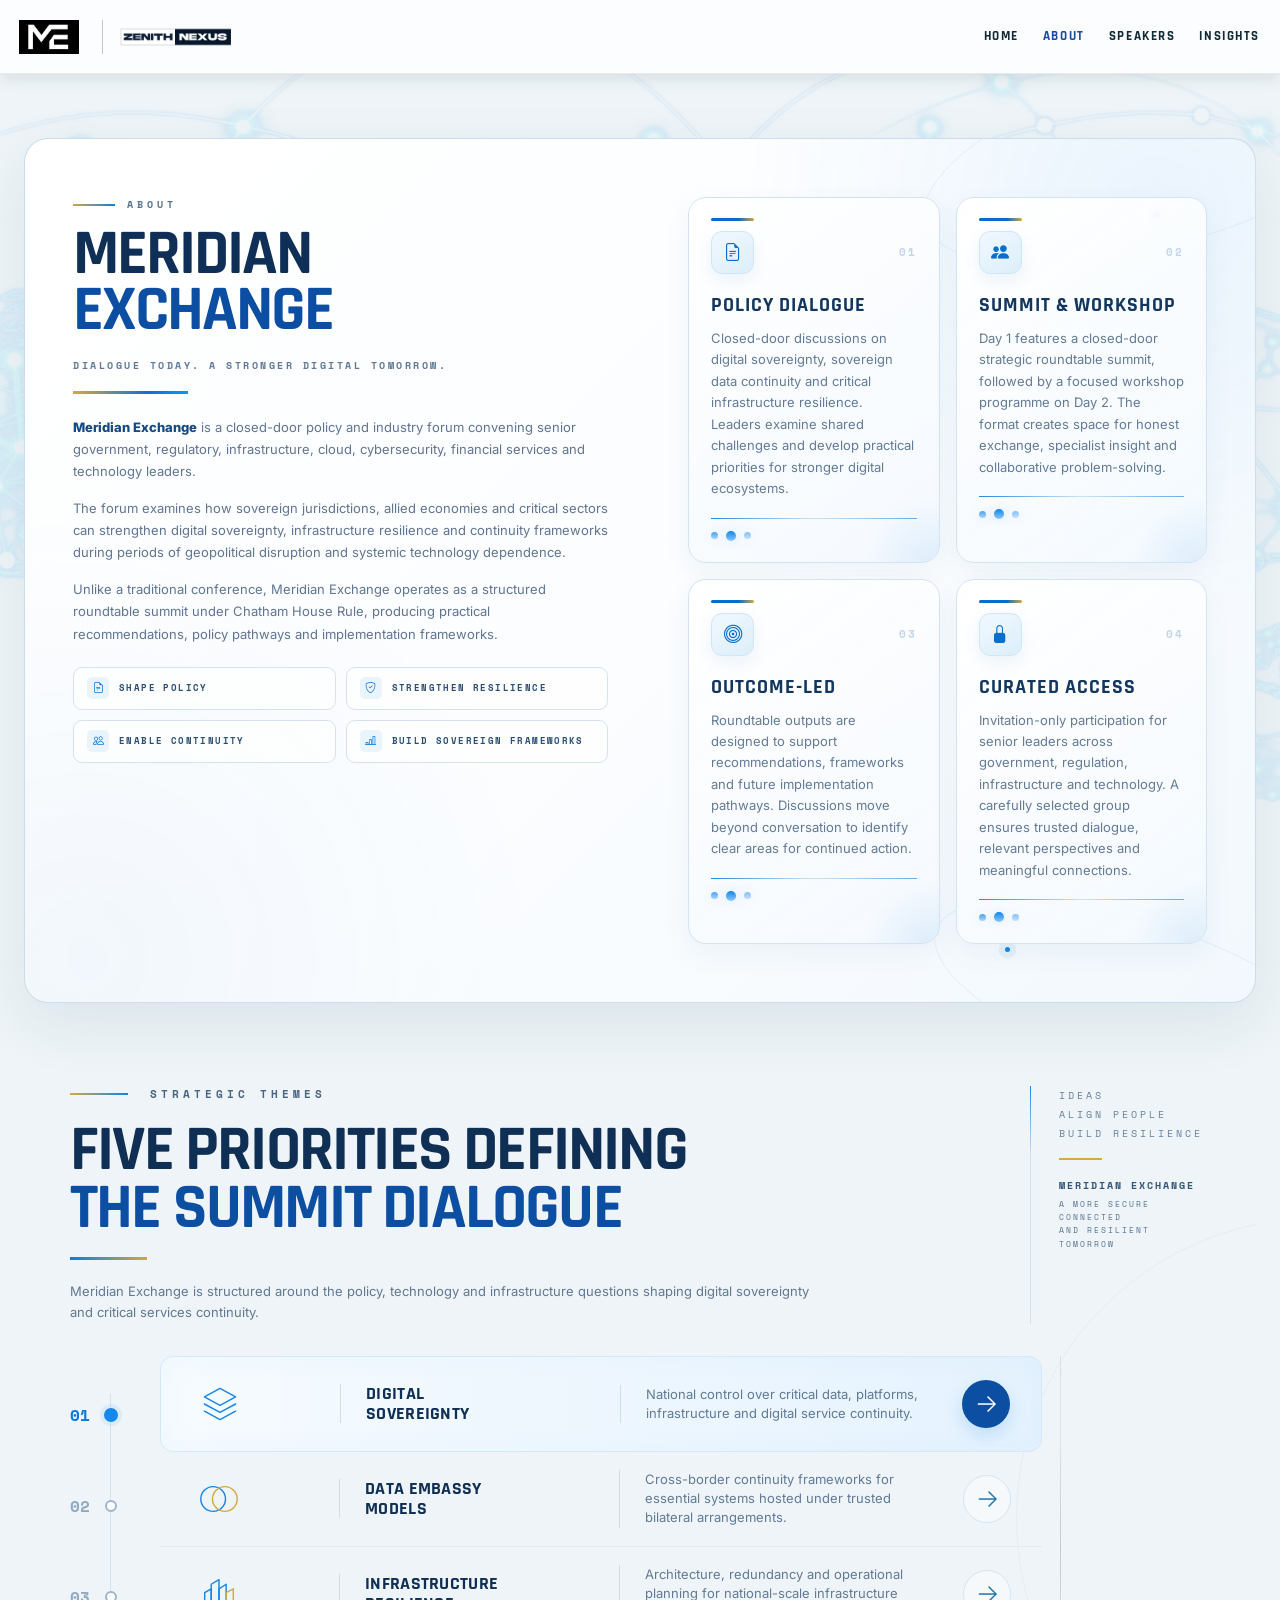
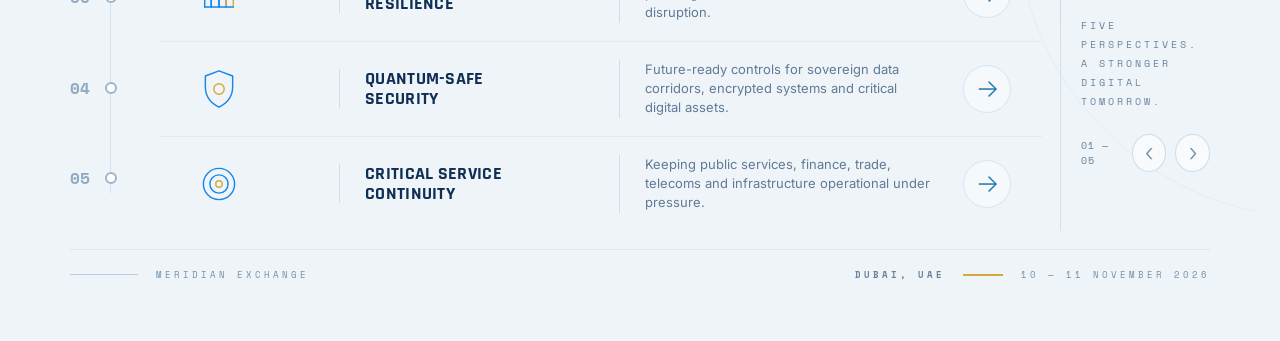
==== about.html @ 11c2c1bf "New changes with navlinks, pages" ====
<!doctype html>
<html lang="en">
  <head>
    <meta charset="UTF-8" />
    <meta name="viewport" content="width=device-width, initial-scale=1.0" />
    <title>About | Meridian Exchange</title>
    <link
      href="https://cdn.jsdelivr.net/npm/bootstrap@5.3.8/dist/css/bootstrap.min.css"
      rel="stylesheet"
      integrity="sha384-sRIl4kxILFvY47J16cr9ZwB07vP4J8+LH7qKQnuqkuIAvNWLzeN8tE5YBujZqJLB"
      crossorigin="anonymous"
    />
    <link
      rel="stylesheet"
      href="https://cdn.jsdelivr.net/npm/bootstrap-icons@1.11.3/font/bootstrap-icons.min.css"
    />
    <link rel="icon" href="./image/fevicon.png" type="image/png" />
    <link rel="stylesheet" href="style.css" />
  </head>
  <body id="top">
    <header class="topbar">
      <nav class="navbar navbar-expand-lg navbar-light site-navbar">
        <div class="container-fluid nav-wrap">
          <div class="navbar-brand brand-group">
            <a class="brand" href="index.html" aria-label="Meridian Exchange"
              ><img
                class="brand-partner-logo"
                src="./image/logoME.jpeg"
                alt="Dubai Police Academy Logo"
            /></a>
            <span class="brand-separator" aria-hidden="true"></span>
            <a
              class="brand brand-partner"
              href="index.html"
              aria-label="Zenith Nexus"
              ><img
                class="brand-logo"
                src="./image/Zenith Nexus Logo.png"
                alt="Meridian Exchange Logo"
            /></a>
          </div>
          <button
            class="navbar-toggler"
            type="button"
            data-bs-toggle="collapse"
            data-bs-target="#mainNavigation"
            aria-controls="mainNavigation"
            aria-expanded="false"
            aria-label="Toggle navigation"
          >
            <span class="navbar-toggler-icon"></span>
          </button>
          <div class="collapse navbar-collapse" id="mainNavigation">
            <ul class="navbar-nav ms-auto main-nav">
              <li class="nav-item">
                <a class="nav-link" href="index.html">HOME</a>
              </li>
              <li class="nav-item">
                <a class="nav-link active" href="about.html" aria-current="page"
                  >ABOUT</a
                >
              </li>
              <li class="nav-item">
                <a class="nav-link" href="speakers.html">SPEAKERS</a>
              </li>
              <li class="nav-item">
                <a class="nav-link" href="insights.html">INSIGHTS</a>
              </li>
            </ul>
          </div>
        </div>
      </nav>
    </header>

    <main class="meridian-landing">
      <section class="mx-about" id="about">
        <div class="mx-about-inner">
          <div class="mx-about-content mx-about-visible">
            <div class="mx-about-eyebrow">
              <span></span>
              <strong>ABOUT</strong>
            </div>
            <h2 class="mx-about-title">
              <span>MERIDIAN</span>
              <span>EXCHANGE</span>
            </h2>
            <div class="mx-about-tagline">
              DIALOGUE TODAY. A STRONGER DIGITAL TOMORROW.
            </div>
            <div class="mx-about-title-line"></div>
            <div class="mx-about-copy">
              <p>
                <strong>Meridian Exchange</strong> is a closed-door policy and
                industry forum convening senior government, regulatory,
                infrastructure, cloud, cybersecurity, financial services and
                technology leaders.
              </p>
              <p>
                The forum examines how sovereign jurisdictions, allied economies
                and critical sectors can strengthen digital sovereignty,
                infrastructure resilience and continuity frameworks during
                periods of geopolitical disruption and systemic technology
                dependence.
              </p>
              <p>
                Unlike a traditional conference, Meridian Exchange operates as a
                structured roundtable summit under Chatham House Rule, producing
                practical recommendations, policy pathways and implementation
                frameworks.
              </p>
            </div>
            <div class="mx-about-pillars">
              <div class="mx-about-pillar">
                <span class="mx-pillar-icon"
                  ><i class="bi bi-file-earmark-text"></i></span
                ><span class="mx-pillar-text">SHAPE POLICY</span>
              </div>
              <div class="mx-about-pillar">
                <span class="mx-pillar-icon"
                  ><i class="bi bi-shield-check"></i></span
                ><span class="mx-pillar-text">STRENGTHEN RESILIENCE</span>
              </div>
              <div class="mx-about-pillar">
                <span class="mx-pillar-icon"><i class="bi bi-people"></i></span
                ><span class="mx-pillar-text">ENABLE CONTINUITY</span>
              </div>
              <div class="mx-about-pillar">
                <span class="mx-pillar-icon"
                  ><i class="bi bi-bar-chart-line"></i></span
                ><span class="mx-pillar-text">BUILD SOVEREIGN FRAMEWORKS</span>
              </div>
            </div>
          </div>

          <div class="mx-about-features">
            <article class="mx-about-card mx-about-visible">
              <div class="mx-about-card-top">
                <div class="mx-about-card-icon">
                  <i class="bi bi-file-earmark-text"></i>
                </div>
                <span class="mx-about-card-number">01</span>
              </div>
              <div class="mx-about-card-content">
                <h3>POLICY DIALOGUE</h3>
                <p>
                  Closed-door discussions on digital sovereignty, sovereign data
                  continuity and critical infrastructure resilience. Leaders
                  examine shared challenges and develop practical priorities for
                  stronger digital ecosystems.
                </p>
              </div>
              <div class="mx-about-card-footer">
                <span></span><span></span><span></span>
              </div>
            </article>
            <article class="mx-about-card mx-about-visible">
              <div class="mx-about-card-top">
                <div class="mx-about-card-icon">
                  <i class="bi bi-people-fill"></i>
                </div>
                <span class="mx-about-card-number">02</span>
              </div>
              <div class="mx-about-card-content">
                <h3>SUMMIT &amp; WORKSHOP</h3>
                <p>
                  Day 1 features a closed-door strategic roundtable summit,
                  followed by a focused workshop programme on Day 2. The format
                  creates space for honest exchange, specialist insight and
                  collaborative problem-solving.
                </p>
              </div>
              <div class="mx-about-card-footer">
                <span></span><span></span><span></span>
              </div>
            </article>
            <article class="mx-about-card mx-about-visible">
              <div class="mx-about-card-top">
                <div class="mx-about-card-icon">
                  <i class="bi bi-bullseye"></i>
                </div>
                <span class="mx-about-card-number">03</span>
              </div>
              <div class="mx-about-card-content">
                <h3>OUTCOME-LED</h3>
                <p>
                  Roundtable outputs are designed to support recommendations,
                  frameworks and future implementation pathways. Discussions
                  move beyond conversation to identify clear areas for continued
                  action.
                </p>
              </div>
              <div class="mx-about-card-footer">
                <span></span><span></span><span></span>
              </div>
            </article>
            <article class="mx-about-card mx-about-visible">
              <div class="mx-about-card-top">
                <div class="mx-about-card-icon">
                  <i class="bi bi-lock-fill"></i>
                </div>
                <span class="mx-about-card-number">04</span>
              </div>
              <div class="mx-about-card-content">
                <h3>CURATED ACCESS</h3>
                <p>
                  Invitation-only participation for senior leaders across
                  government, regulation, infrastructure and technology. A
                  carefully selected group ensures trusted dialogue, relevant
                  perspectives and meaningful connections.
                </p>
              </div>
              <div class="mx-about-card-footer">
                <span></span><span></span><span></span>
              </div>
            </article>
          </div>
        </div>

        <div class="mx-about-orbit mx-about-orbit-one"></div>
        <div class="mx-about-orbit mx-about-orbit-two"></div>

        <div class="mx-about-dot mx-about-dot-one"></div>
        <div class="mx-about-dot mx-about-dot-two"></div>
      </section>

      <section class="mx-themes mx-themes-visible" id="themes">
        <div class="mx-themes-inner">
          <div class="mx-themes-header">
            <div class="mx-themes-heading">
              <div class="mx-themes-eyebrow">
                <span></span>
                STRATEGIC THEMES
              </div>

              <h2>
                FIVE PRIORITIES DEFINING
                <br />
                <span>THE SUMMIT DIALOGUE</span>
              </h2>

              <div class="mx-themes-title-line"></div>

              <p>
                Meridian Exchange is structured around the policy, technology
                and infrastructure questions shaping digital sovereignty and
                critical services continuity.
              </p>
            </div>

            <div class="mx-themes-side">
              <div class="mx-themes-side-line"></div>
              <div class="mx-themes-side-top">
                IDEAS<br />
                ALIGN PEOPLE<br />
                BUILD RESILIENCE
              </div>
              <div class="mx-themes-side-divider"></div>
              <div class="mx-themes-side-brand">
                <strong>MERIDIAN EXCHANGE</strong>
                <span>
                  A MORE SECURE<br />
                  CONNECTED<br />
                  AND RESILIENT<br />
                  TOMORROW
                </span>
              </div>
            </div>
          </div>

          <div class="mx-themes-main">
            <div class="mx-theme-rail">
              <div class="mx-rail-line"></div>
              <div class="mx-rail-item active"><span>01</span><i></i></div>
              <div class="mx-rail-item"><span>02</span><i></i></div>
              <div class="mx-rail-item"><span>03</span><i></i></div>
              <div class="mx-rail-item"><span>04</span><i></i></div>
              <div class="mx-rail-item"><span>05</span><i></i></div>
            </div>

            <div class="mx-theme-list">
              <article class="mx-theme-row active" data-theme="1">
                <div class="mx-theme-icon">
                  <svg viewBox="0 0 80 80" xmlns="http://www.w3.org/2000/svg">
                    <path d="M16 29L40 16L64 29L40 42L16 29Z" />
                    <path d="M16 40L40 53L64 40" />
                    <path d="M16 51L40 64L64 51" />
                  </svg>
                </div>
                <div class="mx-theme-name">DIGITAL<br />SOVEREIGNTY</div>
                <div class="mx-theme-description">
                  National control over critical data, platforms, infrastructure
                  and digital service continuity.
                </div>
                <button class="mx-theme-arrow" aria-label="Digital Sovereignty">
                  &rarr;
                </button>
              </article>

              <article class="mx-theme-row" data-theme="2">
                <div class="mx-theme-icon">
                  <svg viewBox="0 0 80 80" xmlns="http://www.w3.org/2000/svg">
                    <circle cx="31" cy="40" r="19" />
                    <circle cx="49" cy="40" r="19" />
                  </svg>
                </div>
                <div class="mx-theme-name">DATA EMBASSY<br />MODELS</div>
                <div class="mx-theme-description">
                  Cross-border continuity frameworks for essential systems
                  hosted under trusted bilateral arrangements.
                </div>
                <button class="mx-theme-arrow" aria-label="Data Embassy Models">
                  &rarr;
                </button>
              </article>

              <article class="mx-theme-row" data-theme="3">
                <div class="mx-theme-icon">
                  <svg viewBox="0 0 80 80" xmlns="http://www.w3.org/2000/svg">
                    <path d="M18 60V38L28 32V60" />
                    <path d="M28 60V25L40 18V60" />
                    <path d="M40 60V32L51 25V60" />
                    <path d="M51 60V38L62 32V60" />
                    <path d="M18 60H62" />
                  </svg>
                </div>
                <div class="mx-theme-name">INFRASTRUCTURE<br />RESILIENCE</div>
                <div class="mx-theme-description">
                  Architecture, redundancy and operational planning for
                  national-scale infrastructure disruption.
                </div>
                <button
                  class="mx-theme-arrow"
                  aria-label="Infrastructure Resilience"
                >
                  &rarr;
                </button>
              </article>

              <article class="mx-theme-row" data-theme="4">
                <div class="mx-theme-icon">
                  <svg viewBox="0 0 80 80" xmlns="http://www.w3.org/2000/svg">
                    <path
                      d="M40 12L61 20V37C61 51 52 62 40 68C28 62 19 51 19 37V20L40 12Z"
                    />
                    <circle cx="40" cy="40" r="8" />
                  </svg>
                </div>
                <div class="mx-theme-name">QUANTUM-SAFE<br />SECURITY</div>
                <div class="mx-theme-description">
                  Future-ready controls for sovereign data corridors, encrypted
                  systems and critical digital assets.
                </div>
                <button
                  class="mx-theme-arrow"
                  aria-label="Quantum Safe Security"
                >
                  &rarr;
                </button>
              </article>

              <article class="mx-theme-row" data-theme="5">
                <div class="mx-theme-icon">
                  <svg viewBox="0 0 80 80" xmlns="http://www.w3.org/2000/svg">
                    <circle cx="40" cy="40" r="24" />
                    <circle cx="40" cy="40" r="14" />
                    <circle cx="40" cy="40" r="5" />
                  </svg>
                </div>
                <div class="mx-theme-name">
                  CRITICAL SERVICE<br />CONTINUITY
                </div>
                <div class="mx-theme-description">
                  Keeping public services, finance, trade, telecoms and
                  infrastructure operational under pressure.
                </div>
                <button
                  class="mx-theme-arrow"
                  aria-label="Critical Service Continuity"
                >
                  &rarr;
                </button>
              </article>
            </div>

            <div class="mx-themes-right-copy">
              <div class="mx-right-copy-line"></div>
              <div class="mx-right-copy-title">
                FIVE<br />
                PERSPECTIVES.<br />
                <span>A STRONGER<br />DIGITAL TOMORROW.</span>
              </div>
              <div class="mx-theme-controls">
                <span>01 &mdash; 05</span>
                <button
                  class="mx-theme-control"
                  id="mx-theme-prev"
                  aria-label="Previous theme"
                >
                  &lsaquo;
                </button>
                <button
                  class="mx-theme-control"
                  id="mx-theme-next"
                  aria-label="Next theme"
                >
                  &rsaquo;
                </button>
              </div>
            </div>
          </div>

          <div class="mx-themes-footer">
            <div class="mx-footer-brand"><span></span>MERIDIAN EXCHANGE</div>
            <div class="mx-footer-location">
              <strong>DUBAI, UAE</strong>
              <span></span>
              10 &mdash; 11 NOVEMBER 2026
            </div>
          </div>
        </div>
      </section>
    </main>
    <script
      src="https://cdn.jsdelivr.net/npm/bootstrap@5.3.8/dist/js/bootstrap.bundle.min.js"
      integrity="sha384-FKyoEForCGlyvwx9Hj09JcYn3nv7wiPVlz7YYwJrWVcXK/BmnVDxM+D2scQbITxI"
      crossorigin="anonymous"
    ></script>
    <script src="script.js"></script>
  </body>
</html>
---- style.css ----
@import url("https://fonts.googleapis.com/css2?family=Rajdhani:wght@400;600;700&family=Inter:wght@400;500;700;800;900&family=Space+Mono:wght@400;700&display=swap");

* {
  box-sizing: border-box;
}

:root {
  --blue: #1c4b9d;
  --blue-text: #1d56a3;
  --deep-navy: #102b35;
  --body-bg: #eef4f7;
  --shadow: rgba(16, 43, 53, 0.1);
}

body {
  margin: 0;
  color: var(--deep-navy);
  background-color: var(--body-bg);
  background-image:
    linear-gradient(rgba(238, 244, 247, 0.9), rgba(238, 244, 247, 0.9)),
    url("./image/whole-bg.png");
  background-attachment: fixed;
  background-position: center top;
  background-repeat: no-repeat;
  background-size: cover;
  font-family: "Inter", "Avenir Next", Arial, Helvetica, sans-serif;
}

.back-to-top {
  position: fixed;
  z-index: 20;
  right: 1.5rem;
  bottom: 1.5rem;
  display: inline-flex;
  align-items: center;
  gap: 0.65rem;
  padding: 0.35rem 0.4rem 0.35rem 0.9rem;
  border: 1px solid rgba(27, 127, 128, 0.35);
  border-radius: 999px;
  background: #fff;
  box-shadow: 0 8px 24px rgba(16, 45, 61, 0.12);
  color: var(--deep-navy);
  font-family: "Rajdhani", "Inter", Arial, sans-serif;
  font-size: 0.72rem;
  font-weight: 700;
  letter-spacing: 0.12em;
  opacity: 0;
  pointer-events: none;
  text-decoration: none;
  transform: translateY(0.75rem);
  transition:
    opacity 180ms ease,
    transform 180ms ease,
    background-color 180ms ease,
    color 180ms ease,
    border-color 180ms ease;
}

.back-to-top.is-visible {
  opacity: 1;
  pointer-events: auto;
  transform: translateY(0);
}

.back-to-top:hover,
.back-to-top:focus-visible {
  background: var(--blue);
  color: #fff;
  border-color: var(--blue);
  transform: translateY(-3px);
}

.back-to-top-icon {
  display: grid;
  width: 2rem;
  height: 2rem;
  place-items: center;
  border-radius: 50%;
  background: var(--blue);
  color: #fff;
  transition:
    transform 180ms ease,
    background-color 180ms ease,
    color 180ms ease;
}

.back-to-top:hover .back-to-top-icon,
.back-to-top:focus-visible .back-to-top-icon {
  background: #fff;
  color: var(--blue);
  transform: translateY(-2px);
}

.back-to-top-icon i {
  font-size: 1rem;
}

.back-to-top-label {
  text-transform: uppercase;
}

.topbar {
  background: #eef4f6;
  position: sticky;
  top: 0;
  z-index: 1000;
}

.site-navbar {
  min-height: 74px;
  background: #fbfdff;
  border-bottom: 1px solid rgba(0, 0, 0, 0.08);
  box-shadow: 0 4px 16px var(--shadow);
}

.nav-wrap {
  max-width: 1600px;
}

.navbar-brand.brand-group {
  min-width: 270px;
  margin-right: 2rem;
  padding: 0;
  line-height: 1;
}

.brand-group {
  display: flex;
  align-items: center;
  gap: 1rem;
}

.brand {
  display: flex;
  align-items: center;
  gap: 0;
  text-decoration: none;
}
.brand-partner-logo {
  display: block;
  width: auto;
  max-height: 34px;
  object-fit: contain;
}
.brand-logo {
  max-height: 20px;
  width: auto;
  object-fit: contain;
  display: block;
}

.brand-separator {
  width: 1px;
  height: 34px;
  background: rgba(16, 43, 53, 0.25);
}

.brand-partner-logo {
  display: block;
  width: 74px;
  max-height: 34px;
  object-fit: contain;
}

.main-nav {
  display: flex;
  align-items: center;
  justify-content: flex-end;
  gap: 0.5rem;
  flex-wrap: nowrap;
}

.main-nav .nav-link {
  color: var(--deep-navy);
  font-family: "Rajdhani", "Inter", Arial, Helvetica, sans-serif;
  font-size: 0.82rem;
  font-weight: 700;
  line-height: 1;
  letter-spacing: 0.12em;
  padding: 0.9rem 0.45rem;
  text-transform: uppercase;
  white-space: nowrap;
}

.main-nav .nav-link:hover,
.main-nav .nav-link:focus,
.main-nav .nav-link.active {
  color: var(--blue);
}

.site-navbar .navbar-toggler {
  border-color: var(--deep-navy);
}

.site-navbar .navbar-toggler-icon {
  background-image: url("data:image/svg+xml,%3csvg xmlns='http://www.w3.org/2000/svg' viewBox='0 0 30 30'%3e%3cpath stroke='%23102b35' stroke-linecap='round' stroke-width='2' d='M4 7h22M4 15h22M4 23h22'/%3e%3c/svg%3e");
}

@media (max-width: 991px) {
  .site-navbar {
    min-height: auto;
  }

  .navbar-brand.brand-group {
    min-width: 150px;
  }

  .brand-group {
    gap: 0.65rem;
  }

  .brand-partner-logo {
    width: 58px;
    max-height: 28px;
  }

  .brand-separator {
    height: 28px;
  }

  .main-nav {
    justify-content: center;
    flex-wrap: wrap;
  }
}

@media (max-width: 767px) {
  .site-navbar {
    padding: 0.5rem 0;
  }
}

.meridian-landing > section:not(.meridian-hero) {
  width: min(1350px, calc(100vw - 48px));
  margin: 0 auto;
}

.mx-home-moved-section {
  display: none !important;
}

.meridian-hero {
  position: relative;

  width: 100%;
  min-height: 90vh;

  height: 761px;

  overflow: hidden;

  /* background-image:
    linear-gradient(
      90deg,
      rgb(2 12 27 / 31%) 0%,
      rgb(2 13 29 / 44%) 25%,
      rgba(2, 14, 29, 0.35) 55%,
      rgba(2, 12, 24, 0.15) 100%
    ),
    url(./image/hero.png); */

  background-image: url(./image/hero.png);

  background-size: cover;
  background-position: center center;
}

.meridian-hero::before {
  content: "";

  position: absolute;

  inset: 0;

  /* background: radial-gradient(
    circle at 70% 45%,
    rgb(0 152 255 / 33%),
    #00000061 35%
  ); */
  pointer-events: none;
}

.meridian-hero::after {
  content: "";

  position: absolute;

  inset: 0;

  /* background: linear-gradient(
    180deg,
    rgba(0, 0, 0, 0.12),
    transparent 35%,
    rgba(0, 0, 0, 0.35)
  ); */

  pointer-events: none;
}

.hero-container {
  position: relative;

  z-index: 5;

  width: min(1600px, 92%);

  height: 100%;

  margin: auto;
}

.hero-linkedin {
  position: absolute;
  z-index: 6;
  top: 40px;
  right: 0;
  width: 56px;
  height: 56px;
  display: grid;
  place-items: center;
  border: 2px solid rgba(255, 255, 255, 0.8);
  border-radius: 50%;
  background: rgba(10, 102, 194, 0.82);
  color: #fff;
  font-size: 1.6rem;
  text-decoration: none;
  box-shadow: 0 8px 24px rgba(0, 44, 104, 0.35);
  backdrop-filter: blur(8px);
  transition:
    transform 0.25s ease,
    background 0.25s ease,
    border-color 0.25s ease;
}

.hero-linkedin:hover,
.hero-linkedin:focus-visible {
  transform: translateY(-3px);
  border-color: #fff;
  background: #0a66c2;
  color: #fff;
}

.hero-top {
  position: absolute;

  top: 68px;
  left: 0;

  display: flex;

  align-items: center;

  gap: 12px;

  font-family: "Space Mono", monospace;

  font-size: 13px;

  letter-spacing: 4px;

  text-transform: uppercase;

  color: rgba(255, 255, 255, 0.9);
}

.hero-top-line {
  width: 30px;

  height: 1px;

  background: #d5a83e;
}

.hero-keywords {
  position: absolute;

  top: 48px;
  right: 50px;

  display: flex;

  flex-direction: column;

  gap: 13px;

  font-family: "Space Mono", monospace;

  font-size: 12px;

  letter-spacing: 4px;

  line-height: 1.1;

  color: rgba(255, 255, 255, 0.72);

  text-transform: uppercase;
}

.hero-keywords::after {
  content: "";

  margin-top: 12px;

  width: 60px;

  height: 2px;

  background: #d4aa42;
}

.hero-content {
  position: absolute;

  left: 50%;

  top: 125px;

  width: 800px;

  text-align: center;

  transform: translateX(-50%);
}

.hero-label {
  font-family: "Space Mono", monospace;

  font-size: 20px;

  letter-spacing: 4px;

  text-transform: uppercase;

  color: #092e59;

  margin-bottom: 20px;
}

.hero-title {
  font-family: "Rajdhani", "Inter", Arial, Helvetica, sans-serif;
  font-size: clamp(56px, 4vw, 86px);

  line-height: 0.88;

  font-weight: 600;

  letter-spacing: -3px;

  text-transform: uppercase;

  margin-bottom: 20px;
}

.hero-title span {
  display: block;

  /* -webkit-text-stroke: 1px #499be8;
  text-shadow:
    0 2px 0 rgba(9, 69, 126, 0.38),
    0 5px 16px rgba(0, 91, 171, 0.2); */

  color: #092e59;
}

.hero-subtitle {
  font-family: "Rajdhani", "Inter", Arial, Helvetica, sans-serif;

  font-size: 14px;

  font-weight: 700;

  letter-spacing: 2px;

  line-height: 1.4;

  text-transform: uppercase;

  color: #fff;

  max-width: 700px;
}

.hero-subtitle::after {
  content: "";

  display: block;

  width: 140px;

  height: 2px;

  margin: 20px auto 0;

  background: linear-gradient(90deg, #d7a93c, #08a9ff);
}

.hero-description {
  margin: auto;

  width: 650px;

  max-width: 100%;

  font-size: 15px;

  line-height: 1.55;

  color: #092e59;
}

.hero-buttons {
  display: flex;

  align-items: center;

  justify-content: center;

  gap: 14px;

  margin-top: 26px;
}

.hero-btn {
  height: 58px;

  padding: 0 31px;

  border-radius: 3px;

  display: inline-flex;

  align-items: center;

  justify-content: center;

  gap: 12px;

  text-decoration: none;

  font-size: 12px;

  font-weight: 800;

  letter-spacing: 1px;

  text-transform: uppercase;

  transition:
    transform 0.3s ease,
    background 0.3s ease,
    border 0.3s ease;
}

.hero-btn-primary {
  color: #092e59;

  background: linear-gradient(135deg, #04aaff, #0876d9);

  box-shadow: 0 10px 30px rgba(0, 130, 255, 0.25);
}

.hero-btn-secondary {
  color: #092e59;

  border: 1px solid rgba(255, 255, 255, 0.3);

  background: rgba(3, 18, 35, 0.25);

  backdrop-filter: blur(8px);
}

.hero-btn:hover {
  transform: translateY(-3px);
}

.hero-btn-secondary:hover {
  background: rgba(255, 255, 255, 0.1);

  border-color: rgba(255, 255, 255, 0.65);
}

.event-info {
  display: flex;

  align-items: center;

  justify-content: center;

  gap: 30px;

  margin-top: 25px;

  font-size: 15px;

  color: #092e59;
}

.event-item {
  display: flex;

  align-items: center;

  gap: 10px;

  white-space: nowrap;
}

.event-icon {
  width: 30px;

  height: 30px;

  border-radius: 50%;

  display: flex;

  align-items: center;

  justify-content: center;

  background: rgba(0, 148, 255, 0.18);

  border: 1px solid rgba(0, 172, 255, 0.35);

  font-size: 14px;
}

.hero-bottom {
  /* position: absolute; */
  margin-top: 50px;
  left: 389px;
  bottom: 95px;
  width: 820px;
  min-height: 105px;
  border: 1px solid rgb(110 174 225 / 87%);
  border-radius: 18px;
  background: linear-gradient(135deg, rgb(6 28 51 / 0%), rgb(5 23 42 / 0%));
  backdrop-filter: blur(15px);
  display: flex;
  align-items: center;
  padding: 18px 28px;
  box-shadow:
    inset 0 1px 0 rgba(255, 255, 255, 0.05),
    0 20px 50px rgba(0, 0, 0, 0.15);
}

.countdown {
  display: flex;

  align-items: center;

  flex: 1;
}

.time-box {
  width: 115px;

  text-align: center;

  border-right: 1px solid rgba(255, 255, 255, 0.22);
}

.time-box:last-child {
  border-right: none;
}

.time-number {
  display: block;

  font-size: 38px;

  line-height: 1;

  font-weight: 600;

  letter-spacing: -2px;
  color: #092e59;
}

.time-label {
  display: block;

  margin-top: 7px;

  font-family: "Space Mono", monospace;

  font-size: 10px;

  letter-spacing: 2px;

  color: #092e59;

  text-transform: uppercase;
}

.supported {
  display: flex;

  align-items: center;

  gap: 18px;

  padding-left: 28px;
}

.supported-text {
  font-family: "Space Mono", monospace;

  font-size: 9px;

  letter-spacing: 2px;

  color: #092e59;

  text-transform: uppercase;
}

.supported-logo {
  height: 54px;

  width: 150px;
  padding: 10px;

  border-radius: 4px;

  display: flex;

  align-items: center;

  justify-content: center;

  background: rgba(255, 255, 255, 0.94);

  color: #057b4e;

  font-size: 9px;

  font-weight: 800;

  text-align: center;

  line-height: 1.2;
}
.supported-logo img {
  width: 100%;
}
.hero-quote {
  position: absolute;

  bottom: 25px;

  left: 470px;

  width: 680px;

  text-align: center;

  font-size: 14px;

  font-style: italic;

  line-height: 1.65;

  color: #092e59;
}

.hero-quote::before {
  content: "“";

  color: #00a8ff;

  font-size: 45px;

  position: absolute;

  left: -30px;

  top: -13px;

  font-style: normal;
}

.hero-quote::after {
  content: "”";

  color: #00a8ff;

  font-size: 45px;

  position: absolute;

  right: -25px;

  bottom: -25px;

  font-style: normal;
}

.video-button {
  position: absolute;

  right: 80px;

  top: 415px;

  width: 145px;

  display: flex;

  flex-direction: column;

  align-items: center;

  gap: 16px;

  cursor: pointer;
}

.play-circle {
  width: 55px;

  height: 55px;

  border: 1px solid rgba(255, 255, 255, 0.8);

  border-radius: 50%;

  display: flex;

  align-items: center;

  justify-content: center;

  transition: 0.3s ease;
}

.play-circle::after {
  content: "";

  width: 0;

  height: 0;

  border-top: 8px solid transparent;

  border-bottom: 8px solid transparent;

  border-left: 12px solid white;

  margin-left: 4px;
}

.video-button:hover .play-circle {
  transform: scale(1.1);

  background: rgba(0, 150, 255, 0.15);
}

.video-label {
  font-family: "Space Mono", monospace;

  font-size: 10px;

  letter-spacing: 3px;

  line-height: 1.7;

  text-align: center;
}

.scroll-indicator {
  position: absolute;

  left: 0;

  bottom: 48px;

  display: flex;

  flex-direction: column;

  align-items: center;

  gap: 10px;

  font-family: "Space Mono", monospace;

  font-size: 10px;

  letter-spacing: 2px;

  color: rgba(255, 255, 255, 0.7);
}

.scroll-line {
  width: 1px;

  height: 70px;

  background: linear-gradient(to bottom, rgba(255, 255, 255, 0.7), transparent);

  position: relative;
}

.scroll-line::after {
  content: "";

  position: absolute;

  bottom: 0;

  left: -4px;

  width: 7px;

  height: 7px;

  border-right: 1px solid #fff;

  border-bottom: 1px solid #fff;

  transform: rotate(45deg);
}

.hero-content > * {
  opacity: 0;

  transform: translateY(25px);

  animation: heroReveal 0.8s ease forwards;
}

.hero-label {
  animation-delay: 0.2s !important;
}

.hero-title {
  animation-delay: 0.35s !important;
}

.hero-subtitle {
  animation-delay: 0.5s !important;
}

.hero-description {
  animation-delay: 0.65s !important;
}

.hero-buttons {
  animation-delay: 0.8s !important;
}

.event-info {
  animation-delay: 0.95s !important;
}

@keyframes heroReveal {
  to {
    opacity: 1;

    transform: translateY(0);
  }
}

@media (max-width: 1200px) {
  .hero-content {
    width: 600px;
  }

  .hero-title {
    font-size: 75px;
  }

  .hero-bottom {
    left: 250px;

    width: 700px;
  }

  .hero-quote {
    left: 350px;

    width: 600px;
  }

  .video-button {
    right: 20px;
  }
}

@media (max-width: 900px) {
  .meridian-hero {
    height: auto;

    min-height: 1000px;

    background-position: 65% center;
  }

  .hero-container {
    width: 90%;
  }

  .hero-top {
    top: 30px;
  }

  .hero-keywords {
    display: none;
  }

  .hero-linkedin {
    top: 20px;
    right: 0;
    width: 50px;
    height: 50px;
    font-size: 1.4rem;
  }

  .hero-content {
    position: relative;

    top: 0;

    padding-top: 115px;

    width: 100%;
  }

  .hero-title {
    font-size: clamp(55px, 12vw, 90px);
  }

  .hero-description {
    width: 100%;
  }

  .hero-buttons {
    flex-wrap: wrap;
  }

  .event-info {
    flex-wrap: wrap;

    gap: 14px;
  }

  .hero-bottom {
    position: relative;

    left: auto;

    bottom: auto;

    width: 100%;

    margin-top: 45px;

    flex-direction: column;

    gap: 20px;
  }

  .countdown {
    width: 100%;
  }

  .time-box {
    width: 25%;
  }

  .supported {
    padding-left: 0;
  }

  .hero-quote {
    position: relative;

    left: auto;

    bottom: auto;

    width: 90%;

    margin: 45px auto;
  }

  .video-button {
    display: none;
  }

  .scroll-indicator {
    display: none;
  }
}

@media (max-width: 600px) {
  .meridian-hero {
    min-height: 1050px;

    background-position: 62% center;
  }

  .hero-title {
    font-size: 52px;

    letter-spacing: -3px;
  }

  .hero-subtitle {
    font-size: 12px;

    letter-spacing: 2px;
  }

  .hero-description {
    font-size: 14px;
  }

  .hero-btn {
    width: 100%;
  }

  .hero-buttons {
    flex-direction: column;

    align-items: stretch;
  }

  .event-info {
    flex-direction: column;

    align-items: flex-start;
  }

  .hero-bottom {
    padding: 15px;
  }

  .time-number {
    font-size: 27px;
  }

  .time-label {
    font-size: 8px;

    letter-spacing: 1px;
  }

  .supported {
    flex-direction: column;
  }
}

.mx-community {
  width: 100%;
  position: relative;
  overflow: hidden;

  padding: 90px 0 75px;

  font-family: "Inter", sans-serif;
  color: #0b315d;
}

.mx-community-inner {
  width: min(1680px, 88%);
  margin: 0 auto;
}

.mx-community-heading {
  text-align: center;
  margin-bottom: 58px;
}

.mx-eyebrow {
  display: flex;
  align-items: center;
  justify-content: center;
  gap: 28px;

  margin-bottom: 22px;

  font-family: "Space Mono", monospace;
  font-size: 13px;
  font-weight: 700;
  letter-spacing: 6px;

  color: #506987;
}

.mx-eyebrow span {
  width: 62px;
  height: 2px;
  position: relative;
}

.mx-eyebrow span:first-child {
  background: linear-gradient(90deg, transparent, #ddb02e);
}

.mx-eyebrow span:last-child {
  background: linear-gradient(90deg, #ddb02e, transparent);
}

/* Heading */

.mx-community-heading h2 {
  margin: 0;

  font-size: clamp(30px, 3vw, 52px);

  line-height: 1.05;

  font-weight: 800;

  letter-spacing: -2.5px;

  text-transform: uppercase;

  color: #092e59;
}

.mx-community-heading h2 em {
  font-style: normal;
  color: #0b4ea2;
}

.mx-community-heading p {
  margin: 20px auto 0;

  font-size: 19px;
  line-height: 1.5;

  color: #607593;
}

.mx-heading-line {
  width: 145px;
  height: 3px;

  margin: 27px auto 0;

  background: linear-gradient(90deg, #ddb02e, #1388ef);
}

.mx-community-grid {
  display: grid;

  grid-template-columns: repeat(4, 1fr);

  gap: 28px;
}

.mx-card {
  position: relative;

  min-height: 330px;

  height: auto;

  padding: 22px 24px 20px 28px;

  overflow: hidden;

  border: 1px solid #dce8f5;

  border-radius: 18px;

  background: linear-gradient(
    145deg,
    rgba(255, 255, 255, 0.98),
    rgba(247, 251, 255, 0.95)
  );

  box-shadow: 0 16px 40px rgba(30, 91, 145, 0.065);

  opacity: 0;

  transform: translateX(90px);

  transition:
    opacity 0.8s ease,
    transform 0.9s cubic-bezier(0.16, 1, 0.3, 1),
    box-shadow 0.35s ease,
    border-color 0.35s ease;
}

.mx-card.is-visible {
  opacity: 1;

  transform: translateX(0);
}

.mx-card:hover {
  border-color: #bcd8f1;

  box-shadow: 0 25px 60px rgba(21, 103, 175, 0.12);

  transform: translateY(-7px);
}

.mx-card-accent {
  position: absolute;

  left: 0;
  top: 25px;

  width: 5px;
  height: 100px;

  border-radius: 0 5px 5px 0;

  background: linear-gradient(180deg, #008ef5, #0a6ddc);

  box-shadow: 0 0 14px rgba(0, 143, 255, 0.25);
}

.mx-card-number {
  position: absolute;

  top: 28px;
  right: 28px;

  font-size: 17px;

  font-weight: 800;

  color: #d9e6f4;
}

.mx-card-visual {
  height: 125px;

  position: relative;

  display: flex;
  align-items: center;
  justify-content: center;
  margin-bottom: 8px;
}

.mx-platform {
  position: absolute;

  width: 175px;
  height: 54px;

  bottom: 5px;

  border-radius: 50%;

  background: linear-gradient(180deg, #ffffff, #e4f3ff);

  box-shadow:
    0 8px 18px rgba(26, 109, 174, 0.08),
    0 0 0 1px rgba(74, 169, 235, 0.17),
    0 0 25px rgba(70, 170, 245, 0.14);
}

.mx-table-icon {
  position: relative;

  width: 130px;
  height: 90px;
}

.mx-table-top {
  position: absolute;

  left: 27px;
  top: 30px;

  width: 78px;
  height: 42px;

  border-radius: 50%;

  background: linear-gradient(180deg, #ffffff, #d9edfb);

  border: 2px solid #b6d8ef;

  box-shadow: inset 0 2px 5px rgba(0, 0, 0, 0.03);
}

.mx-table-top::after {
  content: "";

  position: absolute;

  width: 8px;
  height: 8px;

  left: 33px;
  top: 15px;

  border-radius: 50%;

  background: #1786dc;
}

.mx-table-icon .chair {
  position: absolute;

  display: block;

  width: 21px;
  height: 16px;

  border-radius: 5px;

  background: linear-gradient(145deg, #eef8ff, #c8e2f5);

  border: 1px solid #acd0e9;
}

.chair-1 {
  left: 5px;
  top: 40px;
}

.chair-2 {
  left: 22px;
  top: 10px;
}

.chair-3 {
  left: 53px;
  top: 1px;
}

.chair-4 {
  right: 20px;
  top: 12px;
}

.chair-5 {
  right: 2px;
  top: 42px;
}

.chair-6 {
  left: 54px;
  bottom: -2px;
}

.mx-people-icon {
  position: relative;

  width: 135px;
  height: 100px;
}

.mx-person {
  position: absolute;

  bottom: 8px;

  width: 42px;
  height: 80px;
}

.mx-person b {
  display: block;

  width: 29px;
  height: 29px;

  margin: auto;

  border-radius: 50%;

  background: linear-gradient(145deg, #c3e5fb, #5ca6d9);
}

.mx-person i {
  display: block;

  width: 42px;
  height: 45px;

  margin-top: 5px;

  border-radius: 20px 20px 7px 7px;

  background: linear-gradient(145deg, #dff2ff, #78b7e5);
}

.mx-person-left {
  left: 2px;
  transform: scale(0.82);
}

.mx-person-center {
  left: 47px;

  z-index: 2;
}

.mx-person-right {
  right: 2px;

  transform: scale(0.82);
}

.mx-government {
  position: relative;

  width: 135px;
  height: 110px;
}

.mx-gov-roof {
  width: 0;
  height: 0;

  margin: auto;

  border-left: 67px solid transparent;

  border-right: 67px solid transparent;

  border-bottom: 28px solid #b8daf2;
}

.mx-gov-columns {
  display: flex;

  justify-content: space-around;

  padding: 7px 17px 0;
}

.mx-gov-columns i {
  display: block;

  width: 9px;
  height: 51px;

  border-radius: 3px;

  background: linear-gradient(90deg, #9bc6e7, #edf8ff, #9bc6e7);
}

.mx-gov-base {
  position: absolute;

  left: 5px;
  bottom: 8px;

  width: 125px;
  height: 8px;

  border-radius: 5px;

  background: #a8cee9;
}

.mx-industry {
  position: relative;

  width: 130px;
  height: 115px;
}

.mx-industry .cube {
  position: absolute;

  display: block;

  width: 39px;
  height: 39px;

  border-radius: 4px;

  background: linear-gradient(145deg, #9ed6ff, #176abd);

  box-shadow:
    inset 0 1px 0 rgba(255, 255, 255, 0.7),
    0 7px 13px rgba(15, 99, 174, 0.12);
}

.mx-industry .cube::before {
  content: "";

  position: absolute;

  left: 0;
  top: -9px;

  width: 39px;
  height: 12px;

  border-radius: 4px;

  background: #d2ecff;

  transform: skewX(-35deg);
}

.mx-industry .cube::after {
  content: "";

  position: absolute;

  right: -8px;
  top: -2px;

  width: 9px;
  height: 40px;

  border-radius: 3px;

  background: #125c9e;

  transform: skewY(-35deg);
}

.cube-1 {
  left: 8px;
  top: 52px;
}

.cube-2 {
  left: 47px;
  top: 30px;
}

.cube-3 {
  right: 6px;
  top: 52px;
}

.cube-4 {
  left: 47px;
  top: 70px;
}

.mx-card-info {
  position: relative;

  z-index: 2;
}

.mx-number {
  color: #0b4ea2;

  font-size: 46px;

  line-height: 0.95;

  font-weight: 800;

  letter-spacing: -3px;
}

.mx-range {
  font-size: 34px;

  letter-spacing: -2px;
}

.mx-range small {
  font-size: 25px;
  font-weight: 500;
}

.mx-card-info h3 {
  margin: 9px 0 0;

  font-family: "Space Mono", monospace;

  font-size: 14px;

  line-height: 1.45;

  font-weight: 700;

  letter-spacing: 2px;

  color: #0b315d;
}

.mx-card-info h4 {
  margin: 3px 0 0;

  font-family: "Space Mono", monospace;

  font-size: 12px;

  letter-spacing: 2px;

  line-height: 1.5;

  color: #506b89;
}

.mx-large-title {
  font-family: "Inter", sans-serif !important;

  font-size: 24px !important;

  line-height: 1.1 !important;

  letter-spacing: -1px !important;

  font-weight: 800 !important;

  text-transform: uppercase;
}

.mx-card-line {
  width: 44px;
  height: 3px;

  margin: 12px 0 12px;

  background: linear-gradient(90deg, #087ce5, #4bb1ff);
}

.mx-card-info p {
  margin: 0;

  font-size: 13px;

  line-height: 1.5;

  color: #637894;
}

.mx-learn {
  position: static;

  display: inline-flex;
  align-items: center;

  gap: 12px;

  margin-top: 16px;

  color: #315b83;

  text-decoration: none;

  font-family: "Space Mono", monospace;

  font-size: 10px;

  font-weight: 700;

  letter-spacing: 3px;

  transition: color 0.3s ease;
}

.mx-learn span {
  font-family: "Inter", sans-serif;

  font-size: 24px;

  font-weight: 300;

  transition: transform 0.3s ease;
}

.mx-learn:hover {
  color: #0878dd;
}

.mx-learn:hover span {
  transform: translateX(7px);
}

.mx-community-footer {
  display: flex;

  align-items: center;
  justify-content: center;

  gap: 28px;

  margin-top: 58px;

  font-family: "Space Mono", monospace;

  font-size: 12px;

  font-weight: 700;

  letter-spacing: 5px;

  color: #55708f;

  text-transform: uppercase;
}

.mx-community-footer span {
  width: 55px;
  height: 2px;
}

.mx-community-footer span:first-child {
  background: linear-gradient(90deg, transparent, #1689ee);
}

.mx-community-footer span:last-child {
  background: linear-gradient(90deg, #1689ee, transparent);
}

@media (max-width: 1200px) {
  .mx-community-inner {
    width: 92%;
  }

  .mx-community-grid {
    grid-template-columns: repeat(2, 1fr);
  }
}

@media (max-width: 700px) {
  .mx-community {
    padding: 65px 0 55px;
  }

  .mx-community-inner {
    width: 90%;
  }

  .mx-community-heading {
    margin-bottom: 40px;
  }

  .mx-eyebrow {
    font-size: 9px;
    letter-spacing: 3px;
    gap: 12px;
  }

  .mx-eyebrow span {
    width: 25px;
  }

  .mx-community-heading h2 {
    font-size: 34px;
    letter-spacing: -1.5px;
  }

  .mx-community-heading p {
    font-size: 15px;
  }

  .mx-community-grid {
    grid-template-columns: 1fr;
    gap: 18px;
  }

  .mx-card {
    height: 415px;
  }

  .mx-community-footer {
    font-size: 9px;
    letter-spacing: 3px;
  }
}

.mx-about {
  position: relative;
  width: 100%;
  min-height: 620px;

  margin-top: 5% !important;
  margin-bottom: 35px;

  padding: 58px 48px;

  overflow: hidden;

  border: 1px solid rgba(188, 211, 233, 0.75);
  border-radius: 24px;

  background:
    radial-gradient(
      circle at 92% 8%,
      rgba(40, 139, 230, 0.08),
      transparent 30%
    ),
    radial-gradient(
      circle at 5% 95%,
      rgba(20, 105, 190, 0.045),
      transparent 32%
    ),
    linear-gradient(135deg, #ffffff 0%, #fbfdff 55%, #f2f8fd 100%);

  box-shadow: 0 20px 60px rgba(31, 76, 116, 0.09);
}

.mx-about-inner {
  position: relative;

  z-index: 5;

  display: grid;

  grid-template-columns:
    minmax(0, 1.08fr)
    minmax(0, 1fr);

  gap: 55px;

  align-items: stretch;
}

.mx-about-content {
  position: relative;

  display: flex;
  flex-direction: column;

  min-width: 0;
}

.mx-about-eyebrow {
  display: flex;

  align-items: center;

  gap: 12px;

  margin-bottom: 14px;

  font-family: "Space Mono", monospace;

  font-size: 10px;

  font-weight: 700;

  letter-spacing: 4px;

  color: #55708f;

  text-transform: uppercase;
}

.mx-about-eyebrow span {
  width: 42px;
  height: 2px;

  display: block;

  background: linear-gradient(90deg, #d4aa3e, #087ee5);
}

.mx-about-title {
  margin: 0;

  font-family: "Rajdhani", "Inter", sans-serif;

  font-size: clamp(48px, 5vw, 72px);

  line-height: 0.88;

  font-weight: 700;

  letter-spacing: -2px;

  text-transform: uppercase;

  color: #102f56;
}

.mx-about-title span {
  display: block;
}

.mx-about-title span:last-child {
  color: #0b4ea2;
}

.mx-about-tagline {
  margin-top: 19px;

  font-family: "Space Mono", monospace;

  font-size: 10px;

  font-weight: 700;

  letter-spacing: 2.5px;

  line-height: 1.5;

  color: #607997;

  text-transform: uppercase;
}

.mx-about-title-line {
  width: 115px;
  height: 3px;

  margin-top: 18px;

  background: linear-gradient(90deg, #d4aa3e 0%, #146ed0 65%, #0a9af0 100%);
}

.mx-about-copy {
  margin-top: 22px;

  max-width: 535px;
}

.mx-about-copy p {
  margin: 0 0 14px;

  font-size: 13px;

  line-height: 1.72;

  color: #607592;
}

.mx-about-copy p:last-child {
  margin-bottom: 0;
}

.mx-about-copy strong {
  color: #164a82;

  font-weight: 800;
}

.mx-about-pillars {
  display: grid;

  grid-template-columns: repeat(2, 1fr);

  gap: 10px;

  margin-top: 22px;

  max-width: 535px;
}

.mx-about-pillar {
  position: relative;

  min-height: 43px;

  display: flex;

  align-items: center;

  gap: 10px;

  padding: 0 13px;

  overflow: hidden;

  border: 1px solid #d4e3f1;

  border-radius: 9px;

  background: rgba(255, 255, 255, 0.72);

  text-decoration: none;

  transition:
    transform 0.3s ease,
    border-color 0.3s ease,
    background 0.3s ease,
    box-shadow 0.3s ease;
}

.mx-about-pillar::before {
  content: "";

  position: absolute;

  left: 0;
  top: 0;
  bottom: 0;

  width: 3px;

  background: linear-gradient(180deg, #d4aa3e, #087fe7);

  transform: scaleY(0);

  transform-origin: bottom;

  transition: transform 0.3s ease;
}

.mx-about-pillar:hover {
  transform: translateY(-3px);

  border-color: #a9cbe8;

  background: #ffffff;

  box-shadow: 0 8px 22px rgba(35, 105, 165, 0.09);
}

.mx-about-pillar:hover::before {
  transform: scaleY(1);
}

.mx-pillar-icon {
  width: 22px;
  height: 22px;

  display: flex;

  align-items: center;
  justify-content: center;

  flex-shrink: 0;

  border-radius: 5px;

  color: #0878dc;

  background: rgba(17, 123, 218, 0.08);

  font-size: 11px;
}

.mx-pillar-text {
  flex: 1;

  font-family: "Space Mono", monospace;

  font-size: 8.5px;

  font-weight: 700;

  letter-spacing: 1.4px;

  color: #294d73;

  white-space: nowrap;
}

.mx-pillar-arrow {
  font-family: "Inter", sans-serif;

  font-size: 18px;

  font-weight: 300;

  color: #2674b8;

  transition: transform 0.3s ease;
}

.mx-about-pillar:hover .mx-pillar-arrow {
  transform: translateX(5px);
}

.mx-about-features {
  display: grid;

  grid-template-columns: repeat(2, 1fr);

  gap: 16px;
}

.mx-about-card {
  position: relative;

  min-height: 250px;

  display: flex;

  flex-direction: column;

  padding: 25px 22px 21px;

  overflow: hidden;

  border: 1px solid #d4e3f1;

  border-radius: 18px;

  background: linear-gradient(
    145deg,
    rgba(255, 255, 255, 0.98),
    rgba(244, 249, 254, 0.94)
  );

  box-shadow: 0 10px 28px rgba(30, 83, 128, 0.055);

  transition:
    transform 0.4s cubic-bezier(0.16, 1, 0.3, 1),
    border-color 0.3s ease,
    box-shadow 0.4s ease;
}

.mx-about-card::after {
  content: "";

  position: absolute;

  width: 130px;
  height: 130px;

  right: -55px;
  bottom: -65px;

  border-radius: 50%;

  background: radial-gradient(circle, rgba(28, 135, 224, 0.1), transparent 70%);

  pointer-events: none;
}

.mx-about-card::before {
  content: "";

  position: absolute;

  left: 22px;
  top: 20px;

  width: 43px;
  height: 3px;

  border-radius: 5px;

  background: linear-gradient(90deg, #086dc9 0%, #086dc9 65%, #d3aa3d 100%);
}

.mx-about-card:hover {
  transform: translateY(-6px);

  border-color: #a9cce9;

  box-shadow: 0 20px 42px rgba(27, 94, 149, 0.12);
}

.mx-about-card-top {
  display: flex;

  align-items: center;

  justify-content: space-between;

  padding-top: 8px;
}

.mx-about-card-icon {
  width: 43px;
  height: 43px;

  display: flex;

  align-items: center;
  justify-content: center;

  border-radius: 11px;

  color: #096fcf;

  background: linear-gradient(145deg, #f1f8ff, #dceefa);

  border: 1px solid #d0e5f5;

  font-size: 18px;

  box-shadow: 0 6px 16px rgba(22, 112, 180, 0.08);

  transition:
    transform 0.35s ease,
    background 0.35s ease;
}

.mx-about-card:hover .mx-about-card-icon {
  transform: rotate(-4deg) scale(1.06);

  background: linear-gradient(145deg, #e8f5ff, #cfe9fb);
}

.mx-about-card-number {
  font-family: "Space Mono", monospace;

  font-size: 11px;

  font-weight: 700;

  letter-spacing: 2px;

  color: #c3d5e8;
}

.mx-about-card-content {
  position: relative;

  z-index: 2;

  margin-top: 21px;
}

.mx-about-card-content h3 {
  margin: 0;

  font-family: "Rajdhani", "Inter", sans-serif;

  font-size: 20px;

  line-height: 1;

  font-weight: 700;

  letter-spacing: 1px;

  color: #12365e;

  text-transform: uppercase;
}

.mx-about-card-content p {
  margin: 13px 0 0;

  font-size: 13px;

  line-height: 1.65;

  color: #637b97;
}

.mx-about-card-footer {
  display: flex;
  align-items: center;
  gap: 8px;
  margin-top: 18px;
  padding-top: 12px;
  border-top: 1px solid rgba(11, 121, 217, 0.18);
  position: relative;
}

.mx-about-card-footer::before {
  content: "";
  position: absolute;
  left: 0;
  right: 0;
  top: -1px;
  height: 1px;
  background: linear-gradient(
    90deg,
    rgba(18, 129, 224, 0.9),
    rgba(18, 129, 224, 0),
    rgba(18, 129, 224, 0.55)
  );
}

.mx-about-card-footer span {
  display: block;
  width: 7px;
  height: 7px;
  border-radius: 50%;
  background: linear-gradient(180deg, #0f86e8, #8ec6ff);
  box-shadow: 0 0 12px rgba(15, 134, 232, 0.2);
  opacity: 0.75;
}

.mx-about-card-footer span:nth-child(2) {
  width: 10px;
  height: 10px;
  opacity: 1;
}

.mx-about-card-footer span:last-child {
  opacity: 0.5;
}

.mx-about-learn {
  position: relative;

  z-index: 3;

  display: flex;

  align-items: center;

  gap: 14px;

  margin-top: auto;

  padding-top: 15px;

  color: #376287;

  text-decoration: none;

  font-family: "Space Mono", monospace;

  font-size: 8px;

  font-weight: 700;

  letter-spacing: 2px;

  text-transform: uppercase;

  transition: color 0.3s ease;
}

.mx-about-learn span {
  font-family: "Inter", sans-serif;

  font-size: 19px;

  font-weight: 300;

  line-height: 1;

  transition: transform 0.3s ease;
}

.mx-about-learn:hover {
  color: #0879df;
}

.mx-about-learn:hover span {
  transform: translateX(6px);
}

.mx-about-orbit {
  position: absolute;

  border: 1px solid rgba(43, 135, 214, 0.09);

  border-radius: 50%;

  pointer-events: none;
}

.mx-about-orbit-one {
  width: 500px;
  height: 180px;

  right: -160px;
  top: -75px;

  transform: rotate(-16deg);
}

.mx-about-orbit-two {
  width: 430px;
  height: 150px;

  right: -100px;
  bottom: -70px;

  transform: rotate(18deg);
}

.mx-about-dot {
  position: absolute;

  width: 7px;
  height: 7px;

  border-radius: 50%;

  background: #1486df;

  box-shadow:
    0 0 0 6px rgba(20, 134, 223, 0.08),
    0 0 18px rgba(20, 134, 223, 0.25);

  pointer-events: none;
}

.mx-about-dot-one {
  right: 95px;
  top: 72px;
}

.mx-about-dot-two {
  right: 245px;
  bottom: 50px;

  width: 5px;
  height: 5px;
}

.mx-about-content,
.mx-about-card {
  opacity: 0;

  transform: translateY(35px);

  transition:
    opacity 0.8s ease,
    transform 0.85s cubic-bezier(0.16, 1, 0.3, 1);
}

.mx-about-content.mx-about-visible {
  opacity: 1;

  transform: translateY(0);
}

.mx-about-card.mx-about-visible {
  opacity: 1;

  transform: translateY(0);
}

.mx-about-card:nth-child(1) {
  transition-delay: 0.1s;
}

.mx-about-card:nth-child(2) {
  transition-delay: 0.2s;
}

.mx-about-card:nth-child(3) {
  transition-delay: 0.3s;
}

.mx-about-card:nth-child(4) {
  transition-delay: 0.4s;
}

@media (max-width: 1000px) {
  .mx-about {
    padding: 48px 35px;
  }

  .mx-about-inner {
    grid-template-columns: 1fr;

    gap: 45px;
  }

  .mx-about-copy,
  .mx-about-pillars {
    max-width: 100%;
  }

  .mx-about-title {
    font-size: 64px;
  }
}

@media (max-width: 650px) {
  .mx-about {
    width: 100%;

    min-height: auto;

    margin-top: 20px;
    margin-bottom: 20px;

    padding: 40px 22px;

    border-radius: 18px;
  }

  .mx-about-inner {
    gap: 35px;
  }

  .mx-about-title {
    font-size: 48px;

    letter-spacing: -1.5px;
  }

  .mx-about-tagline {
    font-size: 8px;

    letter-spacing: 1.5px;
  }

  .mx-about-copy {
    margin-top: 18px;
  }

  .mx-about-copy p {
    font-size: 12px;

    line-height: 1.65;
  }

  .mx-about-pillars {
    grid-template-columns: 1fr;

    gap: 9px;
  }

  .mx-about-pillar {
    min-height: 46px;
  }

  .mx-about-features {
    grid-template-columns: 1fr;

    gap: 13px;
  }

  .mx-about-card {
    min-height: 225px;
  }

  .mx-about-orbit-one {
    width: 300px;
    height: 120px;

    right: -130px;
  }

  .mx-about-orbit-two {
    display: none;
  }

  .mx-about-dot-one {
    right: 45px;
  }
}

@media (prefers-reduced-motion: reduce) {
  .mx-about-content,
  .mx-about-card,
  .mx-about-pillar,
  .mx-about-card-icon,
  .mx-about-learn span,
  .mx-pillar-arrow {
    transition: none !important;

    transform: none !important;
  }
}

.mx-themes {
  position: relative;

  width: 100%;

  min-height: 700px;

  margin: 35px auto !important;

  padding: 48px 46px 25px;

  overflow: hidden;
}

.mx-themes-inner {
  position: relative;

  width: 100%;

  z-index: 2;
}

.mx-themes-header {
  display: grid;

  grid-template-columns:
    minmax(0, 1fr)
    180px;

  gap: 35px;

  margin-bottom: 32px;
}

.mx-themes-eyebrow {
  display: flex;

  align-items: center;

  gap: 22px;

  margin-bottom: 18px;

  font-family: "Space Mono", monospace;

  font-size: 11px;

  font-weight: 700;

  letter-spacing: 4px;

  color: #496581;

  text-transform: uppercase;
}

.mx-themes-eyebrow span {
  width: 58px;

  height: 2px;

  background: linear-gradient(90deg, #d7ab3d, #0b82e7);
}

.mx-themes-heading h2 {
  margin: 0;

  font-family: "Rajdhani", "Inter", sans-serif;

  font-size: clamp(48px, 5vw, 67px);

  line-height: 0.91;

  font-weight: 700;

  letter-spacing: -1.8px;

  color: #102f55;

  text-transform: uppercase;
}

.mx-themes-heading h2 span {
  color: #0b4ea2;
}

.mx-themes-title-line {
  width: 77px;

  height: 3px;

  margin-top: 20px;

  background: linear-gradient(90deg, #087de1, #d1a93d);
}

.mx-themes-heading p {
  max-width: 750px;

  margin: 21px 0 0;

  font-size: 13px;

  line-height: 1.65;

  color: #617893;
}

.mx-themes-side {
  position: relative;

  min-height: 210px;

  padding-left: 28px;

  border-left: 1px solid #d4e1ee;
}

.mx-themes-side-line {
  position: absolute;

  left: -1px;

  top: 0;

  width: 1px;

  height: 70px;

  background: linear-gradient(180deg, #1688e9, transparent);
}

.mx-themes-side-top {
  font-family: "Space Mono", monospace;

  font-size: 10px;

  line-height: 1.9;

  letter-spacing: 3px;

  color: #66809d;
}

.mx-themes-side-divider {
  width: 43px;

  height: 2px;

  margin: 15px 0 18px;

  background: #d6aa3d;
}

.mx-themes-side-brand {
  display: flex;

  flex-direction: column;

  gap: 5px;

  font-family: "Space Mono", monospace;

  color: #55718f;
}

.mx-themes-side-brand strong {
  font-size: 10px;

  letter-spacing: 2px;

  color: #32567b;
}

.mx-themes-side-brand span {
  font-size: 8px;

  line-height: 1.65;

  letter-spacing: 2px;
}

.mx-themes-main {
  display: grid;

  grid-template-columns:
    72px
    minmax(0, 1fr)
    150px;

  gap: 18px;

  min-height: 465px;
}

.mx-theme-rail {
  position: relative;

  display: flex;

  flex-direction: column;

  justify-content: space-between;

  padding: 32px 0 25px;
}

.mx-rail-line {
  position: absolute;

  left: 40px;

  top: 37px;

  bottom: 38px;

  width: 1px;

  background: #d4e1ee;
}

.mx-rail-item {
  position: relative;

  z-index: 2;

  display: flex;

  align-items: center;

  justify-content: space-between;

  height: 55px;

  color: #94abc4;
}

.mx-rail-item span {
  font-family: "Space Mono", monospace;

  font-size: 16px;

  font-weight: 700;

  color: #91a9c3;
}

.mx-rail-item i {
  display: block;

  width: 12px;
  height: 12px;

  margin-right: 25px;

  border: 2px solid #9db5cf;

  border-radius: 50%;

  background: #ffffff;
}

.mx-rail-item.active span {
  color: #0877dd;
}

.mx-rail-item.active i {
  width: 14px;
  height: 14px;

  margin-right: 24px;

  border: 3px solid #1688eb;

  background: #1688eb;

  box-shadow: 0 0 0 4px rgba(22, 136, 235, 0.08);
}

.mx-theme-list {
  position: relative;

  display: flex;

  flex-direction: column;
}

.mx-theme-row {
  position: relative;

  min-height: 91px;

  display: grid;

  grid-template-columns:
    125px
    250px
    minmax(0, 1fr)
    55px;

  align-items: center;

  gap: 30px;

  padding: 12px 24px;

  border-bottom: 1px solid #e1eaf3;

  cursor: pointer;

  transition:
    background 0.45s ease,
    border 0.35s ease,
    transform 0.35s ease;
}

.mx-theme-row:first-child {
  border-top: 1px solid #dce8f4;

  border-radius: 14px 14px 0 0;
}

.mx-theme-row:last-child {
  border-bottom: 0;
}

.mx-theme-row.active {
  border: 1px solid #d4e8fa;

  border-radius: 13px;

  background: linear-gradient(
    90deg,
    rgba(246, 251, 255, 0.95),
    rgba(228, 242, 255, 0.92)
  );

  box-shadow: inset 0 0 30px rgba(40, 146, 233, 0.035);
}

.mx-theme-row:not(.active):hover {
  background: rgba(238, 247, 255, 0.6);

  padding-left: 29px;
}

.mx-theme-icon {
  display: flex;

  align-items: center;
  justify-content: center;

  width: 70px;
  height: 70px;
}

.mx-theme-icon svg {
  width: 52px;
  height: 52px;

  overflow: visible;

  fill: none;

  stroke: #1686e8;

  stroke-width: 2.2;

  stroke-linecap: round;

  stroke-linejoin: round;

  transition: transform 0.4s ease;
}

.mx-theme-row:hover .mx-theme-icon svg {
  transform: scale(1.08);
}

.mx-theme-row:nth-child(2) .mx-theme-icon svg circle:last-child,
.mx-theme-row:nth-child(3) .mx-theme-icon svg path:nth-child(4),
.mx-theme-row:nth-child(4) .mx-theme-icon svg circle,
.mx-theme-row:nth-child(5) .mx-theme-icon svg circle:last-child {
  stroke: #d5aa3d;
}

.mx-theme-name {
  padding-left: 25px;

  border-left: 1px solid #cfdeed;

  font-family: "Rajdhani", "Inter", sans-serif;

  font-size: 18px;

  line-height: 1.08;

  font-weight: 700;

  letter-spacing: 0.3px;

  color: #102f55;

  text-transform: uppercase;
}

.mx-theme-description {
  min-width: 0;

  padding-left: 25px;

  border-left: 1px solid #cfdeed;

  font-size: 13px;

  line-height: 1.48;

  color: #607a97;
}

.mx-theme-arrow {
  width: 48px;
  height: 48px;

  display: flex;

  align-items: center;
  justify-content: center;

  border: 1px solid #d4e5f4;

  border-radius: 50%;

  background: rgba(255, 255, 255, 0.45);

  color: #2775ae;

  font-family: "Inter", sans-serif;

  font-size: 25px;

  font-weight: 300;

  cursor: pointer;

  transition:
    background 0.35s ease,
    color 0.35s ease,
    transform 0.35s ease,
    border 0.35s ease;
}

.mx-theme-row.active .mx-theme-arrow {
  border: 0;

  background: #0b4ea2;

  color: #ffffff;

  box-shadow: 0 7px 18px rgba(22, 137, 235, 0.2);
}

.mx-theme-arrow:hover {
  transform: translateX(3px);

  border-color: #0b4ea2;

  color: #0b4ea2;

  background: #ffffff;
}

.mx-theme-row.active .mx-theme-arrow:hover {
  background: #0877d9;

  color: #ffffff;
}

.mx-themes-right-copy {
  position: relative;

  padding-left: 20px;

  padding-top: 260px;

  border-left: 1px solid #d4e1ee;
}

.mx-right-copy-line {
  position: absolute;

  left: -1px;

  top: 95px;

  width: 1px;

  height: 195px;

  background: linear-gradient(180deg, transparent, #b8cee3, transparent);
}

.mx-right-copy-title {
  font-family: "Space Mono", monospace;

  font-size: 10px;

  line-height: 1.9;

  letter-spacing: 3px;

  color: #6b84a0;

  text-transform: uppercase;
}

.mx-right-copy-title span {
  color: #6b84a0;
}

.mx-theme-controls {
  display: flex;

  align-items: center;

  gap: 9px;

  margin-top: 23px;
}

.mx-theme-controls > span {
  margin-right: auto;

  font-family: "Space Mono", monospace;

  font-size: 10px;

  color: #66819f;

  letter-spacing: 1px;
}

.mx-theme-control {
  width: 38px;
  height: 38px;

  display: flex;

  align-items: center;
  justify-content: center;

  border: 1px solid #cbddec;

  border-radius: 50%;

  background: rgba(255, 255, 255, 0.6);

  color: #6e91b2;

  font-size: 25px;

  font-weight: 300;

  cursor: pointer;

  transition: all 0.3s ease;
}

.mx-theme-control:hover {
  border-color: #0b4ea2;

  color: #0b4ea2;

  background: #ffffff;

  transform: translateY(-2px);
}

.mx-themes-footer {
  display: flex;

  align-items: center;

  justify-content: space-between;

  margin-top: 18px;

  padding-top: 18px;

  border-top: 1px solid #dce7f1;

  font-family: "Space Mono", monospace;

  font-size: 9px;

  letter-spacing: 3px;

  color: #7690ac;

  text-transform: uppercase;
}

.mx-footer-brand {
  display: flex;

  align-items: center;

  gap: 18px;
}

.mx-footer-brand span {
  width: 68px;
  height: 1px;

  background: #b6cde2;
}

.mx-footer-location {
  display: flex;

  align-items: center;

  gap: 18px;
}

.mx-footer-location strong {
  font-weight: 700;

  color: #67829e;
}

.mx-footer-location span {
  width: 40px;
  height: 2px;

  background: #d5aa3d;
}

.mx-themes::after {
  content: "";

  position: absolute;

  width: 600px;
  height: 600px;

  right: -360px;
  top: 180px;

  border: 1px solid rgba(28, 130, 218, 0.055);

  border-radius: 50%;

  pointer-events: none;
}

.mx-themes-heading,
.mx-themes-side,
.mx-theme-rail,
.mx-theme-row,
.mx-themes-right-copy,
.mx-themes-footer {
  opacity: 0;

  transform: translateY(30px);

  transition:
    opacity 0.75s ease,
    transform 0.85s cubic-bezier(0.16, 1, 0.3, 1);
}

.mx-themes.mx-themes-visible .mx-themes-heading,
.mx-themes.mx-themes-visible .mx-themes-side,
.mx-themes.mx-themes-visible .mx-theme-rail,
.mx-themes.mx-themes-visible .mx-themes-right-copy,
.mx-themes.mx-themes-visible .mx-themes-footer {
  opacity: 1;

  transform: translateY(0);
}

.mx-themes.mx-themes-visible .mx-theme-row {
  opacity: 1;

  transform: translateX(0);
}

.mx-theme-row {
  transform: translateX(60px);
}

.mx-theme-row:nth-child(1) {
  transition-delay: 0.1s;
}

.mx-theme-row:nth-child(2) {
  transition-delay: 0.2s;
}

.mx-theme-row:nth-child(3) {
  transition-delay: 0.3s;
}

.mx-theme-row:nth-child(4) {
  transition-delay: 0.4s;
}

.mx-theme-row:nth-child(5) {
  transition-delay: 0.5s;
}

@media (max-width: 1050px) {
  .mx-themes {
    padding: 45px 32px 25px;
  }

  .mx-themes-header {
    grid-template-columns: 1fr;
  }

  .mx-themes-side {
    display: none;
  }

  .mx-themes-main {
    grid-template-columns:
      55px
      minmax(0, 1fr);
  }

  .mx-themes-right-copy {
    display: none;
  }

  .mx-theme-row {
    grid-template-columns:
      95px
      200px
      minmax(0, 1fr)
      50px;

    gap: 20px;
  }
}

@media (max-width: 700px) {
  .mx-themes {
    min-height: auto;

    margin: 20px auto;

    padding: 35px 20px 22px;

    border-radius: 17px;
  }

  .mx-themes-header {
    margin-bottom: 28px;
  }

  .mx-themes-eyebrow {
    gap: 12px;

    font-size: 8px;

    letter-spacing: 2.5px;
  }

  .mx-themes-eyebrow span {
    width: 30px;
  }

  .mx-themes-heading h2 {
    font-size: 39px;

    line-height: 0.94;

    letter-spacing: -1px;
  }

  .mx-themes-heading p {
    font-size: 12px;

    line-height: 1.6;
  }

  .mx-themes-main {
    display: block;
  }

  .mx-theme-rail {
    display: none;
  }

  .mx-theme-list {
    width: 100%;
  }

  .mx-theme-row {
    min-height: 145px;

    grid-template-columns:
      58px
      1fr
      42px;

    grid-template-rows:
      auto
      auto;

    gap: 8px 14px;

    padding: 18px 13px;
  }

  .mx-theme-row:first-child {
    border-radius: 12px 12px 0 0;
  }

  .mx-theme-icon {
    width: 55px;

    height: 55px;

    grid-row: 1 / 3;
  }

  .mx-theme-icon svg {
    width: 42px;

    height: 42px;
  }

  .mx-theme-name {
    padding-left: 12px;

    font-size: 15px;

    border-left: 1px solid #d3e1ee;
  }

  .mx-theme-description {
    grid-column: 2 / 3;

    padding-left: 12px;

    font-size: 10px;

    line-height: 1.5;

    border-left: 1px solid #d3e1ee;
  }

  .mx-theme-arrow {
    grid-column: 3;

    grid-row: 1 / 3;

    width: 38px;

    height: 38px;

    font-size: 20px;
  }

  .mx-themes-footer {
    flex-direction: column;

    align-items: flex-start;

    gap: 13px;

    margin-top: 20px;

    font-size: 7px;

    letter-spacing: 2px;
  }

  .mx-footer-location {
    flex-wrap: wrap;

    gap: 10px;
  }

  .mx-footer-location span {
    width: 25px;
  }
}

@media (prefers-reduced-motion: reduce) {
  .mx-themes-heading,
  .mx-themes-side,
  .mx-theme-rail,
  .mx-theme-row,
  .mx-themes-right-copy,
  .mx-themes-footer {
    opacity: 1 !important;

    transform: none !important;

    transition: none !important;
  }
}

.mx-speakers {
  position: relative;

  width: 100%;

  margin: 35px auto;

  padding: 48px 48px 24px;

  overflow: hidden;
}

.mx-speakers-inner {
  position: relative;

  width: 100%;

  z-index: 2;
}

.mx-speakers-header {
  display: grid;

  grid-template-columns:
    minmax(0, 1fr)
    180px;

  gap: 40px;

  margin-bottom: 32px;
}

.mx-speakers-eyebrow {
  display: flex;

  align-items: center;

  gap: 20px;

  margin-bottom: 17px;

  font-family: "Space Mono", monospace;

  font-size: 10px;

  font-weight: 700;

  letter-spacing: 4px;

  color: #55718e;

  text-transform: uppercase;
}

.mx-speakers-eyebrow span {
  width: 68px;

  height: 2px;

  background: linear-gradient(90deg, #d6a93b, #087fe6);
}

.mx-speakers-heading h2 {
  margin: 0;

  font-family: "Rajdhani", "Inter", sans-serif;

  font-size: clamp(52px, 5.4vw, 76px);

  line-height: 0.88;

  font-weight: 700;

  letter-spacing: -2px;

  color: #102f55;

  text-transform: uppercase;
}

.mx-speakers-heading h2 span {
  color: #0b4ea2;
}

.mx-speakers-title-line {
  width: 78px;

  height: 3px;

  margin-top: 19px;

  background: linear-gradient(90deg, #087ee2, #d5a93c);
}

.mx-speakers-heading p {
  max-width: 820px;

  margin: 20px 0 0;

  font-size: 13px;

  line-height: 1.65;

  color: #647c98;
}

.mx-speakers-side {
  position: relative;

  min-height: 180px;

  padding-left: 30px;

  border-left: 1px solid #d0dfed;
}

.mx-speakers-side-line {
  position: absolute;

  left: -1px;

  top: 0;

  width: 2px;

  height: 72px;

  background: linear-gradient(180deg, #1688e9, transparent);
}

.mx-speakers-side-title {
  font-family: "Space Mono", monospace;

  font-size: 10px;

  line-height: 1.9;

  letter-spacing: 3px;

  color: #68829e;
}

.mx-speakers-side-gold {
  width: 42px;

  height: 2px;

  margin: 14px 0 17px;

  background: #d4a93b;
}

.mx-speakers-side-brand {
  display: flex;

  flex-direction: column;

  gap: 5px;

  font-family: "Space Mono", monospace;

  font-size: 9px;

  font-weight: 700;

  letter-spacing: 2px;

  color: #466786;
}

.mx-speakers-side-brand span {
  font-size: 8px;

  line-height: 1.65;

  font-weight: 400;

  letter-spacing: 2px;

  color: #7188a2;
}

.mx-speakers-stage {
  position: relative;

  display: flex;

  align-items: center;

  width: 100%;
}

.mx-speakers-window {
  width: 100%;

  overflow: hidden;
}

.mx-speakers-track {
  display: flex;

  gap: 20px;

  will-change: transform;

  transition: transform 0.7s cubic-bezier(0.16, 1, 0.3, 1);
}

.mx-speaker-card {
  position: relative;

  flex: 0 0 calc((100% - 60px) / 4);

  min-width: 0;

  overflow: hidden;

  border: 1px solid #d6e3ef;

  border-radius: 15px;

  background: linear-gradient(180deg, #ffffff, #f7fbff);

  box-shadow: 0 10px 28px rgba(35, 90, 137, 0.065);

  transition:
    transform 0.4s ease,
    box-shadow 0.4s ease,
    border-color 0.3s ease;
}

.mx-speaker-card:hover {
  transform: translateY(-7px);

  border-color: #b5d3eb;

  box-shadow: 0 22px 45px rgba(26, 101, 163, 0.13);
}

.mx-speaker-image {
  position: relative;

  width: 100%;

  height: 245px;

  overflow: hidden;

  background: linear-gradient(145deg, #dcecf8, #8fb8d6);
}

.mx-speaker-image img {
  width: 100%;

  height: 100%;

  display: block;

  object-fit: cover;

  object-position: center top;

  transform-origin: center top;

  transition: transform 0.7s cubic-bezier(0.16, 1, 0.3, 1);
}

.mx-speaker-image-sameh {
  background: #f1f5f8;
}

.mx-speaker-image-sameh img {
  object-fit: contain;
  object-position: center center;
}

.mx-speaker-card:hover .mx-speaker-image-sameh img {
  transform: none;
}

.mx-speaker-placeholder {
  width: 100%;
  height: 100%;
  display: grid;
  place-items: center;
  background:
    radial-gradient(
      circle at 25% 20%,
      rgba(255, 255, 255, 0.8),
      transparent 25%
    ),
    linear-gradient(145deg, #dbeefa, #78a9cf 55%, #174d82);
  color: #ffffff;
  font-family: "Rajdhani", "Inter", sans-serif;
  font-size: 54px;
  font-weight: 700;
  letter-spacing: 4px;
}

.mx-speaker-card:hover .mx-speaker-image img {
  transform: scale(1.045);
}

.mx-speaker-image-overlay {
  position: absolute;

  inset: 0;

  pointer-events: none;

  background: linear-gradient(
    180deg,
    transparent 55%,
    rgba(5, 36, 67, 0.08) 100%
  );
}

.mx-speaker-info {
  position: relative;

  min-height: 225px;

  padding: 17px 19px 20px;
}

.mx-speaker-top h3 {
  margin: 0;

  font-family: "Rajdhani", "Inter", sans-serif;

  font-size: 20px;

  line-height: 1.1;

  font-weight: 700;

  color: #14375e;

  text-transform: none;
}

.mx-speaker-gold-line {
  width: 42px;

  height: 2px;

  margin: 12px 0 17px;

  background: linear-gradient(90deg, #d5a93c, #f0cf75);
}

.mx-speaker-role {
  font-family: "Space Mono", monospace;

  min-height: 24px;

  font-size: 8px;

  line-height: 1.5;

  font-weight: 700;

  letter-spacing: 2px;

  color: #bd9130;

  text-transform: uppercase;
}

.mx-speaker-role.blue {
  color: #1478d1;
}

.mx-speaker-info p {
  max-width: 100%;

  margin: 8px 0 0;

  padding-bottom: 40px;

  font-size: 12px;

  line-height: 1.55;

  color: #70849d;
}

.mx-speaker-more {
  position: absolute;

  left: 19px;

  bottom: 19px;

  width: 43px;

  height: 43px;

  display: flex;

  align-items: center;

  justify-content: center;

  border: 1px solid #d6e6f4;

  border-radius: 50%;

  background: #f8fcff;

  color: #147ad4;

  text-decoration: none;

  font-size: 22px;

  font-weight: 300;

  transition: all 0.3s ease;
}

.mx-speaker-more:hover {
  color: #ffffff;

  border-color: #1688e9;

  background: #1688e9;

  transform: translateX(3px);
}

.mx-speaker-nav {
  position: absolute;

  z-index: 10;

  width: 46px;

  height: 46px;

  display: flex;

  align-items: center;

  justify-content: center;

  border: 1px solid #d2e2f0;

  border-radius: 50%;

  background: rgba(255, 255, 255, 0.92);

  color: #39729f;

  font-family: "Inter", sans-serif;

  font-size: 22px;

  font-weight: 300;

  cursor: pointer;

  box-shadow: 0 7px 20px rgba(25, 83, 130, 0.07);

  transition: all 0.3s ease;
}

.mx-speaker-prev {
  left: -23px;
}

.mx-speaker-next {
  right: -23px;
}

.mx-speaker-nav:hover {
  color: #ffffff;

  background: #1487e9;

  border-color: #1487e9;

  box-shadow: 0 10px 25px rgba(20, 135, 233, 0.22);
}

.mx-speakers-cta {
  display: flex;

  justify-content: center;

  margin-top: 25px;
}

.mx-speakers-button {
  display: inline-flex;

  align-items: center;

  gap: 5px;

  min-height: 54px;

  padding: 0 8px 0 25px;

  border-radius: 30px;

  background: linear-gradient(100deg, #075db7, #168ff0);

  color: #ffffff;

  text-decoration: none;

  font-family: "Space Mono", monospace;

  font-size: 9px;

  font-weight: 700;

  letter-spacing: 1px;

  box-shadow: 0 13px 30px rgba(11, 102, 190, 0.22);

  transition:
    transform 0.3s ease,
    box-shadow 0.3s ease;
}

.mx-speakers-button i {
  width: 39px;

  height: 39px;

  display: flex;

  align-items: center;

  justify-content: center;

  border-radius: 50%;

  background: rgba(255, 255, 255, 0.15);

  font-family: "Inter", sans-serif;

  font-style: normal;

  font-size: 19px;

  font-weight: 300;
}

.mx-speakers-button:hover {
  transform: translateY(-3px);

  box-shadow: 0 18px 35px rgba(11, 102, 190, 0.28);
}

.mx-speakers-footer {
  display: flex;

  align-items: center;

  justify-content: space-between;

  margin-top: 21px;

  padding-top: 17px;

  border-top: 1px solid #dce7f1;

  font-family: "Space Mono", monospace;

  font-size: 8px;

  letter-spacing: 3px;

  color: #7890aa;

  text-transform: uppercase;
}

.mx-speakers-footer-left,
.mx-speakers-footer-right {
  display: flex;

  align-items: center;

  gap: 17px;
}

.mx-speakers-footer-left span {
  width: 55px;

  height: 1px;

  background: #b7cde1;
}

.mx-speakers-footer-right strong {
  font-weight: 700;

  color: #637f9c;
}

.mx-speakers-footer-right span {
  width: 38px;

  height: 2px;

  background: #d3a73a;
}

.mx-speakers-heading,
.mx-speakers-side,
.mx-speakers-stage,
.mx-speakers-pagination,
.mx-speakers-cta,
.mx-speakers-footer {
  opacity: 0;

  transform: translateY(35px);

  transition:
    opacity 0.8s ease,
    transform 0.9s cubic-bezier(0.16, 1, 0.3, 1);
}

.mx-speakers.mx-speakers-visible .mx-speakers-heading,
.mx-speakers.mx-speakers-visible .mx-speakers-side,
.mx-speakers.mx-speakers-visible .mx-speakers-stage,
.mx-speakers.mx-speakers-visible .mx-speakers-pagination,
.mx-speakers.mx-speakers-visible .mx-speakers-cta,
.mx-speakers.mx-speakers-visible .mx-speakers-footer {
  opacity: 1;

  transform: translateY(0);
}

.mx-speakers.mx-speakers-visible .mx-speakers-side {
  transition-delay: 0.12s;
}

.mx-speakers.mx-speakers-visible .mx-speakers-stage {
  transition-delay: 0.22s;
}

.mx-speakers.mx-speakers-visible .mx-speakers-pagination {
  transition-delay: 0.35s;
}

.mx-speakers.mx-speakers-visible .mx-speakers-cta {
  transition-delay: 0.42s;
}

.mx-speakers.mx-speakers-visible .mx-speakers-footer {
  transition-delay: 0.5s;
}

@media (max-width: 1050px) {
  .mx-speakers {
    padding: 45px 32px 24px;
  }

  .mx-speakers-header {
    grid-template-columns: 1fr;
  }

  .mx-speakers-side {
    display: none;
  }

  .mx-speaker-card {
    flex-basis: calc((100% - 20px) / 2);
  }
}

@media (max-width: 650px) {
  .mx-speakers {
    margin: 20px auto;

    padding: 35px 20px 22px;

    border-radius: 18px;
  }

  .mx-speakers-eyebrow {
    gap: 11px;

    font-size: 8px;

    letter-spacing: 2.5px;
  }

  .mx-speakers-eyebrow span {
    width: 30px;
  }

  .mx-speakers-heading h2 {
    font-size: 46px;

    letter-spacing: -1px;
  }

  .mx-speakers-heading p {
    font-size: 11px;

    line-height: 1.6;
  }

  .mx-speakers-stage {
    padding: 0 6px;
  }

  .mx-speaker-card {
    flex-basis: 100%;
  }

  .mx-speaker-image {
    height: 260px;
  }

  .mx-speaker-nav {
    width: 39px;

    height: 39px;

    font-size: 19px;
  }

  .mx-speaker-prev {
    left: -10px;
  }

  .mx-speaker-next {
    right: -10px;
  }

  .mx-speakers-footer {
    flex-direction: column;

    align-items: flex-start;

    gap: 12px;

    font-size: 7px;

    letter-spacing: 2px;
  }

  .mx-speakers-footer-right {
    flex-wrap: wrap;

    gap: 9px;
  }

  .mx-speakers-button {
    font-size: 8px;

    padding-left: 20px;
  }
}

@media (prefers-reduced-motion: reduce) {
  .mx-speakers-heading,
  .mx-speakers-side,
  .mx-speakers-stage,
  .mx-speakers-pagination,
  .mx-speakers-cta,
  .mx-speakers-footer,
  .mx-speakers-track,
  .mx-speaker-card,
  .mx-speaker-image img {
    transition: none !important;

    transform: none !important;

    animation: none !important;
  }
}

.mx-roundtables {
  position: relative;
  width: 100%;
  margin: 35px auto;
  padding: 42px 48px 20px;
  overflow: hidden;
}

.mx-roundtables::before {
  content: "";
  position: absolute;

  width: 900px;
  height: 900px;

  left: 42%;
  bottom: -650px;

  border-radius: 50%;

  background: radial-gradient(
    ellipse,
    rgba(26, 137, 225, 0.15),
    rgba(26, 137, 225, 0)
  );

  pointer-events: none;
}

.mx-roundtables-inner {
  position: relative;
  z-index: 2;
}

.mx-rt-header {
  display: grid;

  grid-template-columns:
    minmax(0, 1fr)
    180px;

  gap: 40px;

  margin-bottom: 28px;
}

.mx-rt-eyebrow {
  display: flex;
  align-items: center;
  gap: 18px;

  margin-bottom: 15px;

  font-family: "Space Mono", monospace;

  font-size: 10px;
  font-weight: 700;

  letter-spacing: 4px;

  color: #536e8b;
}

.mx-rt-eyebrow span {
  width: 52px;
  height: 2px;

  background: linear-gradient(90deg, #d2a437, #1487e9);
}

.mx-rt-heading h2 {
  margin: 0;

  font-family: "Rajdhani", "Inter", sans-serif;

  font-size: clamp(46px, 5.1vw, 70px);

  line-height: 0.9;

  font-weight: 700;

  letter-spacing: -2px;

  color: #102f55;

  text-transform: uppercase;
}

.mx-rt-heading h2 span {
  color: #1384e6;
}

.mx-rt-title-line {
  width: 76px;
  height: 3px;

  margin-top: 18px;

  background: linear-gradient(90deg, #1183e5, #d5a93b);
}

.mx-rt-heading p {
  max-width: 760px;

  margin: 18px 0 0;

  font-size: 13px;

  line-height: 1.55;

  color: #637b96;
}

.mx-rt-side-copy {
  position: relative;

  padding-left: 26px;

  border-left: 1px solid #d2e0ed;

  font-family: "Space Mono", monospace;

  font-size: 9px;

  line-height: 1.9;

  letter-spacing: 3px;

  color: #66819d;
}

.mx-rt-side-line {
  position: absolute;

  left: -1px;
  top: 0;

  width: 2px;
  height: 68px;

  background: linear-gradient(#1889ea, transparent);
}

.mx-rt-side-copy > span {
  display: block;

  width: 40px;
  height: 2px;

  margin: 12px 0 17px;

  background: #d4a73a;
}

.mx-rt-side-copy strong {
  display: block;

  font-size: 9px;

  letter-spacing: 2px;

  color: #36597d;
}

.mx-rt-side-copy small {
  display: block;

  margin-top: 4px;

  font-size: 8px;

  line-height: 1.7;

  letter-spacing: 2px;

  color: #748ba3;
}

.mx-rt-main {
  display: grid;

  grid-template-columns:
    72px
    minmax(0, 1fr)
    80px;

  gap: 14px;

  min-height: 505px;
}

.mx-rt-timeline {
  position: relative;

  display: flex;

  flex-direction: column;

  justify-content: space-around;

  padding: 30px 0;
}

.mx-rt-timeline-line {
  position: absolute;

  left: 40px;
  top: 48px;
  bottom: 48px;

  width: 1px;

  background: #bfd3e6;
}

.mx-rt-timeline-item {
  position: relative;
  z-index: 2;

  display: flex;

  align-items: center;

  justify-content: space-between;

  width: 100%;

  padding: 0;

  border: 0;

  background: transparent;

  cursor: pointer;
}

.mx-rt-timeline-item span {
  font-family: "Space Mono", monospace;

  font-size: 15px;
  font-weight: 700;

  color: #8ba5bf;
}

.mx-rt-timeline-item i {
  width: 11px;
  height: 11px;

  margin-right: 25px;

  border: 2px solid #9bb4ce;

  border-radius: 50%;

  background: #ffffff;

  transition: 0.35s ease;
}

.mx-rt-timeline-item.active span {
  color: #087ee4;
}

.mx-rt-timeline-item.active i {
  width: 14px;
  height: 14px;

  margin-right: 23px;

  border: 3px solid #1588e8;

  background: #1588e8;

  box-shadow: 0 0 0 4px rgba(21, 136, 232, 0.1);
}

.mx-rt-cards {
  position: relative;

  display: grid;

  grid-template-columns: repeat(4, minmax(0, 1fr));

  gap: 20px;

  align-items: stretch;

  perspective: 1400px;
}

.mx-rt-card {
  position: relative;

  min-width: 0;

  overflow: hidden;

  border: 1px solid rgba(181, 210, 233, 0.9);

  border-radius: 15px;

  background: linear-gradient(
    180deg,
    rgba(247, 252, 255, 0.82),
    rgba(255, 255, 255, 0.96)
  );

  box-shadow: 0 15px 35px rgba(26, 77, 117, 0.07);

  transform: translateY(15px) rotateY(0deg);

  transition:
    transform 0.55s cubic-bezier(0.16, 1, 0.3, 1),
    box-shadow 0.4s ease,
    border-color 0.4s ease;
}

.mx-rt-card:nth-child(2) {
  transform: translateY(5px) rotateY(0deg);
}

.mx-rt-card:nth-child(3) {
  transform: translateY(-5px) rotateY(0deg);
}

.mx-rt-card:nth-child(4) {
  transform: translateY(-15px) rotateY(0deg);
}

.mx-rt-card:hover {
  transform: translateY(-18px) rotateY(-2deg) scale(1.015);

  border-color: #8ec6ee;

  box-shadow: 0 28px 55px rgba(25, 99, 158, 0.16);
}

.mx-rt-card-visual {
  position: relative;

  height: 190px;

  overflow: hidden;

  background: linear-gradient(135deg, #0879d1, #dff1ff);
}

.mx-rt-number {
  position: absolute;

  top: 15px;
  right: 15px;

  z-index: 5;

  font-family: "Rajdhani", sans-serif;

  font-size: 55px;

  line-height: 1;

  font-weight: 700;

  color: rgba(255, 255, 255, 0.75);
}

.mx-rt-glass {
  position: absolute;

  left: -10%;
  right: -10%;
  bottom: -25px;

  height: 57px;

  z-index: 3;

  background: linear-gradient(
    145deg,
    rgba(255, 255, 255, 0.92),
    rgba(255, 255, 255, 0.68)
  );

  border-top: 1px solid rgba(255, 255, 255, 0.9);

  transform: rotate(-6deg);

  backdrop-filter: blur(7px);
}

.mx-rt-visual {
  position: absolute;

  inset: 0;
}

.mx-scale {
  position: absolute;

  left: 50%;
  top: 48%;

  width: 100px;
  height: 90px;

  transform: translate(-50%, -50%);
}

.mx-scale::before {
  content: "";

  position: absolute;

  left: 50%;
  top: 8px;

  width: 3px;
  height: 72px;

  transform: translateX(-50%);

  background: #ffffff;
}

.mx-scale::after {
  content: "";

  position: absolute;

  left: 20px;
  top: 10px;

  width: 60px;
  height: 3px;

  background: #ffffff;
}

.mx-scale span {
  position: absolute;

  top: 23px;

  width: 35px;
  height: 25px;

  border-bottom: 2px solid #d9b24b;

  border-radius: 0 0 50% 50%;
}

.mx-scale span:first-child {
  left: 0;
}

.mx-scale span:nth-child(2) {
  right: 0;
}

.mx-scale b {
  position: absolute;

  left: 43px;
  bottom: 0;

  width: 18px;
  height: 3px;

  background: #ffffff;
}

.embassy {
  background: radial-gradient(
    circle at 50% 40%,
    rgba(255, 255, 255, 0.7),
    transparent 28%
  );
}

.mx-data-cube {
  position: absolute;

  left: 50%;
  top: 50%;

  width: 92px;
  height: 92px;

  transform: translate(-50%, -50%) rotate(0deg);

  border: 2px solid rgba(255, 255, 255, 0.85);

  background: linear-gradient(
    135deg,
    rgba(255, 255, 255, 0.32),
    rgba(12, 99, 173, 0.45)
  );

  box-shadow: 0 0 35px rgba(255, 255, 255, 0.35);
}

.mx-data-cube::before,
.mx-data-cube::after {
  content: "";

  position: absolute;

  inset: 13px;

  border: 1px solid rgba(255, 255, 255, 0.7);
}

.mx-data-cube::after {
  transform: translate(12px, -12px);
}

.mx-data-cube i {
  position: absolute;

  width: 7px;
  height: 7px;

  border-radius: 50%;

  background: #e0bd53;

  box-shadow: 0 0 12px #e0bd53;
}

.mx-data-cube i:nth-child(1) {
  left: 18px;
  top: 18px;
}

.mx-data-cube i:nth-child(2) {
  right: 18px;
  top: 18px;
}

.mx-data-cube i:nth-child(3) {
  left: 18px;
  bottom: 18px;
}

.mx-data-cube i:nth-child(4) {
  right: 18px;
  bottom: 18px;
}

.infrastructure {
  background: linear-gradient(160deg, #1686df, #9bc8e9);
}

.mx-bridge {
  position: absolute;

  left: 50%;
  bottom: 28px;

  width: 150px;
  height: 110px;

  transform: translateX(-50%);
}

.mx-bridge::before {
  content: "";

  position: absolute;

  left: 50%;
  top: 0;

  width: 6px;
  height: 95px;

  transform: translateX(-50%);

  background: #ffffff;

  box-shadow:
    -50px 25px 0 -1px rgba(255, 255, 255, 0.85),
    50px 25px 0 -1px rgba(255, 255, 255, 0.85);
}

.mx-bridge span {
  position: absolute;

  bottom: 0;

  width: 3px;

  height: 100px;

  background: rgba(255, 255, 255, 0.8);

  transform-origin: bottom;
}

.mx-bridge span:nth-child(1) {
  left: 48px;

  transform: rotate(35deg);
}

.mx-bridge span:nth-child(2) {
  left: 73px;

  transform: rotate(-35deg);
}

.mx-bridge span:nth-child(3) {
  right: 48px;

  transform: rotate(-35deg);
}

.mx-bridge b {
  position: absolute;

  left: 5px;
  right: 5px;
  bottom: 0;

  height: 4px;

  background: linear-gradient(90deg, #d7b24d, #ffffff, #d7b24d);
}

.quantum {
  background: radial-gradient(circle at center, #86bce3, #07589d 65%);
}

.mx-quantum {
  position: absolute;

  left: 50%;
  top: 48%;

  width: 110px;
  height: 110px;

  transform: translate(-50%, -50%);
}

.mx-quantum::before,
.mx-quantum::after {
  content: "";

  position: absolute;

  left: 50%;
  top: 50%;

  width: 105px;
  height: 42px;

  border: 1px solid rgba(255, 255, 255, 0.85);

  border-radius: 50%;

  transform: translate(-50%, -50%) rotate(30deg);
}

.mx-quantum::after {
  transform: translate(-50%, -50%) rotate(-30deg);
}

.mx-quantum span {
  position: absolute;

  left: 50%;
  top: 50%;

  width: 42px;
  height: 42px;

  transform: translate(-50%, -50%);

  border: 1px solid #ffffff;

  border-radius: 50%;

  background: rgba(255, 255, 255, 0.18);

  box-shadow: 0 0 25px rgba(255, 255, 255, 0.4);
}

.mx-quantum i {
  position: absolute;

  left: 50%;
  top: 50%;

  width: 9px;
  height: 9px;

  transform: translate(-50%, -50%);

  border-radius: 50%;

  background: #e0b949;

  box-shadow: 0 0 15px #e0b949;
}

.mx-rt-card-content {
  position: relative;

  min-height: 355px;

  padding: 22px 20px 20px;
}

.mx-rt-card-content h3 {
  margin: 0;

  font-family: "Rajdhani", "Inter", sans-serif;

  font-size: 17px;

  line-height: 1.05;

  font-weight: 700;

  color: #102f55;
}

.mx-rt-card-content em {
  display: block;

  margin-top: 11px;

  font-family: "Space Mono", monospace;

  font-size: 10px;

  line-height: 1.6;

  font-style: italic;

  color: #1383e5;
}

.mx-rt-mini-line {
  width: 40px;
  height: 2px;

  margin: 13px 0 15px;

  background: #d5aa3c;
}

.mx-rt-focus strong {
  display: block;

  font-family: "Space Mono", monospace;

  font-size: 9px;

  letter-spacing: 2px;

  color: #153a60;
}

.mx-rt-focus p {
  margin: 5px 0 0;

  font-size: 11px;

  line-height: 1.55;

  color: #566f8b;
}

.mx-rt-output {
  position: absolute;

  left: 20px;
  right: 20px;
  bottom: 20px;

  display: flex;

  align-items: center;

  gap: 12px;
}

.mx-rt-output button {
  flex: 0 0 auto;

  width: 43px;
  height: 43px;

  border: 1px solid #c7def2;

  border-radius: 50%;

  background: rgba(245, 251, 255, 0.8);

  color: #075da9;

  font-size: 21px;

  cursor: pointer;

  transition: 0.3s ease;
}

.mx-rt-output button:hover {
  color: #ffffff;

  background: #1487e8;

  border-color: #1487e8;

  transform: translateX(3px);
}

.mx-rt-output div {
  display: flex;

  flex-direction: column;

  gap: 3px;
}

.mx-rt-output strong {
  font-family: "Space Mono", monospace;

  font-size: 8px;

  letter-spacing: 2px;

  color: #23496d;
}

.mx-rt-output span {
  font-size: 10px;

  line-height: 1.25;

  color: #086fd0;
}

.mx-rt-right {
  display: flex;

  flex-direction: column;

  align-items: center;

  justify-content: center;
}

.mx-rt-next {
  width: 58px;
  height: 58px;

  border: 1px solid #c7ddec;

  border-radius: 50%;

  background: rgba(255, 255, 255, 0.75);

  color: #14395f;

  font-size: 27px;

  cursor: pointer;

  box-shadow: 0 10px 25px rgba(24, 80, 124, 0.07);

  transition: 0.35s ease;
}

.mx-rt-next:hover {
  color: #ffffff;

  background: #1388ea;

  border-color: #1388ea;

  transform: translateX(4px);
}

.mx-rt-scroll-line {
  width: 1px;
  height: 35px;

  margin-top: 17px;

  background: linear-gradient(#aec6dc, transparent);
}

.mx-rt-right > span {
  margin-top: 8px;

  text-align: center;

  font-family: "Space Mono", monospace;

  font-size: 7px;

  line-height: 1.7;

  letter-spacing: 2px;

  color: #7890a9;
}

.mx-rt-footer {
  display: flex;

  align-items: center;

  justify-content: space-between;

  margin-top: 20px;

  padding-top: 16px;

  border-top: 1px solid #d8e5ef;

  font-family: "Space Mono", monospace;

  font-size: 8px;

  letter-spacing: 3px;

  color: #718aa5;
}

.mx-rt-footer > div {
  display: flex;

  align-items: center;

  gap: 17px;
}

.mx-rt-footer > div:first-child span {
  width: 42px;
  height: 1px;

  background: #a9c2d9;
}

.mx-rt-footer b {
  width: 38px;
  height: 2px;

  background: #d4a83a;
}

.mx-rt-heading,
.mx-rt-side-copy,
.mx-rt-timeline,
.mx-rt-card,
.mx-rt-right,
.mx-rt-footer {
  opacity: 0;

  transition:
    opacity 0.8s ease,
    transform 0.9s cubic-bezier(0.16, 1, 0.3, 1);
}

.mx-rt-heading {
  transform: translateY(30px);
}

.mx-rt-side-copy {
  transform: translateX(25px);
}

.mx-rt-timeline {
  transform: translateX(-25px);
}

.mx-rt-card {
  transform: translateY(55px) rotateX(4deg);
}

.mx-rt-right {
  transform: translateX(25px);
}

.mx-rt-footer {
  transform: translateY(20px);
}

.mx-roundtables.is-visible .mx-rt-heading,
.mx-roundtables.is-visible .mx-rt-side-copy,
.mx-roundtables.is-visible .mx-rt-timeline,
.mx-roundtables.is-visible .mx-rt-right,
.mx-roundtables.is-visible .mx-rt-footer {
  opacity: 1;
  transform: none;
}

.mx-roundtables.is-visible .mx-rt-card {
  opacity: 1;
}

.mx-roundtables.is-visible .mx-rt-card:nth-child(1) {
  transform: translateY(15px);
  transition-delay: 0.12s;
}

.mx-roundtables.is-visible .mx-rt-card:nth-child(2) {
  transform: translateY(5px);
  transition-delay: 0.22s;
}

.mx-roundtables.is-visible .mx-rt-card:nth-child(3) {
  transform: translateY(-5px);
  transition-delay: 0.32s;
}

.mx-roundtables.is-visible .mx-rt-card:nth-child(4) {
  transform: translateY(-15px);
  transition-delay: 0.42s;
}

@media (max-width: 1050px) {
  .mx-roundtables {
    padding: 40px 30px 22px;
  }

  .mx-rt-header {
    grid-template-columns: 1fr;
  }

  .mx-rt-side-copy {
    display: none;
  }

  .mx-rt-main {
    grid-template-columns:
      50px
      1fr;
  }

  .mx-rt-right {
    display: none;
  }

  .mx-rt-cards {
    grid-template-columns: repeat(2, 1fr);

    gap: 18px;
  }

  .mx-rt-card:nth-child(n) {
    transform: translateY(0);
  }
}

@media (max-width: 680px) {
  .mx-roundtables {
    margin: 20px auto;

    padding: 32px 18px 20px;

    border-radius: 17px;
  }

  .mx-rt-eyebrow {
    font-size: 8px;
    letter-spacing: 2px;
  }

  .mx-rt-eyebrow span {
    width: 30px;
  }

  .mx-rt-heading h2 {
    font-size: 42px;

    letter-spacing: -1px;
  }

  .mx-rt-heading p {
    font-size: 11px;
  }

  .mx-rt-main {
    display: block;
  }

  .mx-rt-timeline {
    display: none;
  }

  .mx-rt-cards {
    display: flex;

    gap: 15px;
    overflow-x: auto;
    /* overflow: hidden; */
  }

  .mx-rt-output {
    bottom: -23px;
  }

  .mx-rt-card {
    flex: 0 0 88%;

    min-height: 570px;
  }

  .mx-rt-card-visual {
    height: 185px;
  }

  .mx-rt-card-content {
    min-height: 320px;
  }

  .mx-rt-footer {
    flex-direction: column;

    align-items: flex-start;

    gap: 12px;

    font-size: 7px;

    letter-spacing: 2px;
  }
}

/* =========================================================
   MERIDIAN EXCHANGE
   GLOBAL DATA CENTRE FOOTPRINT
========================================================= */

.mx-global-data {
  position: relative;
  width: 100%;
  margin: 35px auto !important;
  padding: 48px 48px 22px;

  overflow: hidden;
}

/* =========================================================
   DECORATIVE BACKGROUND
========================================================= */

.mx-global-data::before {
  content: "";

  position: absolute;

  width: 650px;
  height: 650px;

  right: -250px;
  bottom: -330px;

  border-radius: 50%;

  background: radial-gradient(circle, rgba(20, 137, 234, 0.1), transparent 68%);

  pointer-events: none;
}

.mx-global-data::after {
  content: "";

  position: absolute;

  left: 0;
  right: 0;
  top: 0;

  height: 1px;

  background: linear-gradient(
    90deg,
    transparent,
    rgba(19, 133, 226, 0.35),
    #d5a83a,
    rgba(19, 133, 226, 0.35),
    transparent
  );
}

/* =========================================================
   INNER
========================================================= */

.mx-global-data-inner {
  position: relative;
  z-index: 2;
}

/* =========================================================
   HEADER
========================================================= */

.mx-global-data-header {
  position: relative;

  max-width: 900px;

  margin-bottom: 30px;
}

.mx-global-data-eyebrow {
  display: flex;
  align-items: center;
  gap: 17px;

  margin-bottom: 15px;

  font-family: "Space Mono", monospace;

  font-size: 10px;
  font-weight: 700;

  letter-spacing: 4px;

  color: #627d99;
}

.mx-global-data-eyebrow span {
  width: 55px;
  height: 2px;

  background: linear-gradient(90deg, #d5a83c, #1188e8);
}

.mx-global-data-header h2 {
  margin: 0;

  font-family: "Rajdhani", "Inter", sans-serif;

  font-size: clamp(46px, 5vw, 70px);

  line-height: 0.9;

  font-weight: 700;

  letter-spacing: -2px;

  color: #102f55;

  text-transform: uppercase;
}

.mx-global-data-header h2 span {
  color: #1385e8;
}

.mx-global-data-line {
  width: 78px;
  height: 3px;

  margin-top: 18px;

  background: linear-gradient(90deg, #1185e8, #d5a83b);
}

.mx-global-data-header p {
  max-width: 820px;

  margin: 18px 0 0;

  font-size: 13px;

  line-height: 1.65;

  color: #667e98;
}

/* =========================================================
   MAIN
========================================================= */

.mx-global-data-content {
  display: grid;

  grid-template-columns:
    285px
    minmax(0, 1fr);

  gap: 35px;

  min-height: 480px;
}

/* =========================================================
   LEFT INFORMATION
========================================================= */

.mx-global-data-info {
  position: relative;

  display: flex;
  flex-direction: column;

  padding: 15px 25px 10px 0;

  border-right: 1px solid #d7e5f1;
}

/* =========================================================
   BIG STAT
========================================================= */

.mx-global-stat {
  display: flex;

  flex-direction: column;

  padding-bottom: 22px;
}

.mx-global-stat-number {
  font-family: "Rajdhani", sans-serif;

  font-size: 62px;

  line-height: 0.9;

  font-weight: 700;

  color: #0e78d3;

  letter-spacing: -2px;
}

.mx-global-stat-label {
  margin-top: 9px;

  font-family: "Space Mono", monospace;

  font-size: 9px;

  line-height: 1.7;

  font-weight: 700;

  letter-spacing: 2px;

  color: #516d89;
}

.mx-global-info-divider {
  width: 100%;
  height: 1px;

  margin-bottom: 20px;

  background: #dce7f1;
}

/* =========================================================
   INSIGHTS
========================================================= */

.mx-global-insight {
  display: grid;

  grid-template-columns:
    30px
    1fr;

  gap: 12px;

  margin-bottom: 18px;
}

.mx-global-insight-number {
  display: flex;

  align-items: flex-start;

  justify-content: center;

  padding-top: 1px;

  font-family: "Space Mono", monospace;

  font-size: 9px;

  font-weight: 700;

  color: #1686e5;
}

.mx-global-insight strong {
  display: block;

  font-family: "Rajdhani", sans-serif;

  font-size: 14px;

  line-height: 1.1;

  letter-spacing: 0.5px;

  color: #15385d;
}

.mx-global-insight p {
  margin: 6px 0 0;

  font-size: 10px;

  line-height: 1.55;

  color: #71869e;
}

/* =========================================================
   BOTTOM NOTE
========================================================= */

.mx-global-data-note {
  display: flex;

  align-items: center;

  gap: 9px;

  margin-top: auto;

  padding-top: 15px;

  border-top: 1px solid #dce7f1;

  font-family: "Space Mono", monospace;

  font-size: 7px;

  letter-spacing: 1.7px;

  color: #8298ae;
}

.mx-global-data-note span {
  width: 25px;
  height: 2px;

  background: #d3a53b;
}

.mx-global-data-note strong {
  color: #2876b5;
}

/* =========================================================
   MAP
========================================================= */

.mx-global-map {
  position: relative;

  min-height: 470px;

  overflow: hidden;

  border-radius: 16px;

  background: radial-gradient(
    ellipse at center,
    rgba(217, 238, 252, 0.72),
    rgba(247, 251, 254, 0.25) 62%,
    transparent 80%
  );
}

/* =========================================================
   MAP GRID
========================================================= */

.mx-map-grid {
  position: absolute;

  inset: 0;

  opacity: 0.28;

  background-image:
    linear-gradient(rgba(61, 131, 183, 0.12) 1px, transparent 1px),
    linear-gradient(90deg, rgba(61, 131, 183, 0.12) 1px, transparent 1px);

  background-size: 55px 55px;

  mask-image: radial-gradient(ellipse, black 10%, transparent 76%);

  -webkit-mask-image: radial-gradient(ellipse, black 10%, transparent 76%);
}

/* =========================================================
   MAP GLOW
========================================================= */

.mx-map-glow {
  position: absolute;

  left: 50%;
  top: 50%;

  width: 430px;
  height: 430px;

  transform: translate(-50%, -50%);

  border-radius: 50%;

  background: radial-gradient(
    circle,
    rgba(30, 142, 232, 0.14),
    transparent 67%
  );

  filter: blur(4px);

  animation: mxMapPulse 5s ease-in-out infinite;
}

@keyframes mxMapPulse {
  0%,
  100% {
    transform: translate(-50%, -50%) scale(0.9);

    opacity: 0.6;
  }

  50% {
    transform: translate(-50%, -50%) scale(1.1);

    opacity: 1;
  }
}

/* =========================================================
   SVG MAP
========================================================= */

.mx-data-map {
  position: absolute;

  width: 100%;
  height: 100%;

  left: 50%;
  top: 50%;

  transform: translate(-50%, -50%);

  object-fit: cover;

  z-index: 2;

  opacity: 0.92;

  filter: drop-shadow(0 10px 25px rgba(22, 102, 157, 0.08));

  transition: transform 1.1s cubic-bezier(0.16, 1, 0.3, 1);
}

.mx-global-map:hover .mx-data-map {
  transform: translate(calc(-50% + 5px), calc(-50% - 3px)) scale(1.025);
}

.mx-map-data {
  position: absolute;

  z-index: 5;

  display: flex;

  flex-direction: column;

  min-width: 105px;

  padding: 9px 12px;

  background: rgba(255, 255, 255, 0.88);

  border: 1px solid rgba(157, 194, 220, 0.75);

  border-radius: 8px;

  backdrop-filter: blur(8px);

  box-shadow: 0 9px 25px rgba(29, 83, 121, 0.08);

  transition:
    transform 0.35s ease,
    box-shadow 0.35s ease;
}

.mx-map-data:hover {
  transform: translateY(-5px) scale(1.03);

  box-shadow: 0 15px 30px rgba(29, 83, 121, 0.15);
}

.mx-map-data span {
  font-family: "Space Mono", monospace;

  font-size: 7px;

  letter-spacing: 1.5px;

  color: #9aafc3;
}

.mx-map-data strong {
  margin-top: 2px;

  font-family: "Rajdhani", sans-serif;

  font-size: 10px;

  line-height: 1.1;

  color: #193c61;
}

.mx-map-data b {
  margin-top: 2px;

  font-family: "Rajdhani", sans-serif;

  font-size: 18px;

  line-height: 1;

  color: #1284e7;
}

.mx-map-data-us {
  left: 9%;
  bottom: 24%;
}

.mx-map-data-canada {
  left: 16%;
  top: 19%;
}

.mx-map-data-uk {
  left: 43%;
  top: 17%;
}

.mx-map-data-france {
  left: 43%;
  top: 39%;
}

.mx-map-data-germany {
  left: 53%;
  top: 25%;
}

.mx-map-data-china {
  right: 10%;
  top: 36%;
}

.mx-map-data-india {
  right: 24%;
  bottom: 27%;
}

.mx-map-data-australia {
  right: 5%;
  bottom: 13%;
}

.mx-map-corner {
  position: absolute;

  right: 15px;
  bottom: 15px;

  z-index: 7;

  display: flex;

  flex-direction: column;

  align-items: flex-end;

  gap: 4px;

  font-family: "Space Mono", monospace;

  font-size: 7px;

  letter-spacing: 2px;

  color: #7d93aa;
}

.mx-map-corner span {
  width: 30px;
  height: 2px;

  margin-bottom: 3px;

  background: #d3a63b;
}

.mx-map-corner strong {
  color: #27608e;

  font-size: 8px;
}

.mx-global-data-footer {
  display: flex;

  align-items: center;

  justify-content: space-between;

  margin-top: 18px;

  padding-top: 15px;

  border-top: 1px solid #d9e6f0;

  font-family: "Space Mono", monospace;

  font-size: 8px;

  letter-spacing: 2.5px;

  color: #7b91a8;
}

.mx-global-footer-left,
.mx-global-footer-right {
  display: flex;

  align-items: center;

  gap: 14px;
}

.mx-global-footer-left span {
  width: 45px;

  height: 1px;

  background: #aec5d9;
}

.mx-global-footer-right b {
  width: 34px;

  height: 2px;

  background: #d4a83b;
}

.mx-global-data-header,
.mx-global-data-info,
.mx-global-map,
.mx-global-data-footer {
  opacity: 0;

  transition:
    opacity 0.9s ease,
    transform 0.9s cubic-bezier(0.16, 1, 0.3, 1);
}

.mx-global-data-header {
  transform: translateY(30px);
}

.mx-global-data-info {
  transform: translateX(-35px);
}

.mx-global-map {
  transform: translateX(45px) scale(0.97);
}

.mx-global-data-footer {
  transform: translateY(20px);
}

.mx-global-data.is-visible .mx-global-data-header,
.mx-global-data.is-visible .mx-global-data-info,
.mx-global-data.is-visible .mx-global-map,
.mx-global-data.is-visible .mx-global-data-footer {
  opacity: 1;

  transform: none;
}

.mx-global-data.is-visible .mx-global-data-info {
  transition-delay: 0.15s;
}

.mx-global-data.is-visible .mx-global-map {
  transition-delay: 0.25s;
}

.mx-global-data.is-visible .mx-global-data-footer {
  transition-delay: 0.4s;
}

@media (max-width: 1000px) {
  .mx-global-data {
    padding: 42px 30px 22px;
  }

  .mx-global-data-content {
    grid-template-columns:
      240px
      1fr;

    gap: 20px;
  }

  .mx-map-data {
    transform: scale(0.9);
  }
}

@media (max-width: 760px) {
  .mx-global-data {
    padding: 35px 22px 20px;
  }

  .mx-global-data-content {
    grid-template-columns: 1fr;

    gap: 25px;
  }

  .mx-global-data-info {
    border-right: 0;

    border-bottom: 1px solid #d7e5f1;

    padding: 0 0 22px;
  }

  .mx-global-insight {
    max-width: 600px;
  }

  .mx-global-data-note {
    margin-top: 8px;
  }

  .mx-global-map {
    min-height: 400px;
  }

  .mx-map-data {
    min-width: 85px;

    padding: 7px 9px;
  }

  .mx-map-data strong {
    font-size: 8px;
  }

  .mx-map-data b {
    font-size: 15px;
  }

  .mx-data-map {
    width: 105%;
  }
}

@media (max-width: 520px) {
  .mx-global-data {
    margin: 20px auto;

    border-radius: 17px;

    padding: 30px 17px 18px;
  }

  .mx-global-data-eyebrow {
    font-size: 8px;

    letter-spacing: 2px;
  }

  .mx-global-data-eyebrow span {
    width: 30px;
  }

  .mx-global-data-header h2 {
    font-size: 40px;

    letter-spacing: -1px;
  }

  .mx-global-data-header p {
    font-size: 11px;
  }

  .mx-global-map {
    min-height: 320px;
  }

  .mx-data-map {
    width: 125%;
  }

  .mx-map-data {
    transform: scale(0.72);

    transform-origin: center;
  }

  .mx-map-data-us {
    left: 2%;
  }

  .mx-map-data-canada {
    left: 9%;
  }

  .mx-map-data-uk {
    left: 35%;
  }

  .mx-map-data-france {
    left: 36%;
  }

  .mx-map-data-germany {
    left: 49%;
  }

  .mx-map-data-china {
    right: 0;
  }

  .mx-map-data-india {
    right: 17%;
  }

  .mx-map-data-australia {
    right: 0;
  }

  .mx-global-data-footer {
    flex-direction: column;

    align-items: flex-start;

    gap: 10px;

    font-size: 7px;

    letter-spacing: 1.5px;
  }
}

@media (prefers-reduced-motion: reduce) {
  .mx-map-glow {
    animation: none;
  }

  .mx-global-data-header,
  .mx-global-data-info,
  .mx-global-map,
  .mx-global-data-footer {
    transition: none;
    opacity: 1;
    transform: none;
  }
}

.mx-embassy-section {
  position: relative;

  width: 100%;

  margin: 35px auto !important;

  padding: 42px 48px 22px;

  overflow: hidden;

  background:
    radial-gradient(
      circle at 75% 25%,
      rgba(26, 137, 232, 0.07),
      transparent 32%
    ),
    linear-gradient(135deg, #ffffff 0%, #f8fbfe 60%, #edf6fc 100%);

  border: 1px solid #d9e7f2;

  border-radius: 22px;

  box-shadow: 0 25px 60px rgba(26, 74, 112, 0.08);
}

/* subtle top line */

.mx-embassy-section::before {
  content: "";

  position: absolute;

  top: 0;
  left: 0;
  right: 0;

  height: 2px;

  background: linear-gradient(
    90deg,
    transparent,
    #1686e8,
    #d6aa3c,
    #1686e8,
    transparent
  );
}

.mx-embassy-inner {
  position: relative;
  z-index: 2;
}

.mx-embassy-header {
  margin-bottom: 28px;
}

.mx-embassy-eyebrow {
  display: flex;

  align-items: center;

  gap: 16px;

  margin-bottom: 14px;

  font-family: "Space Mono", monospace;

  font-size: 9px;

  font-weight: 700;

  letter-spacing: 3px;

  color: #69819a;
}

.mx-embassy-eyebrow span {
  width: 50px;
  height: 2px;

  background: linear-gradient(90deg, #d2a63a, #1687e8);
}

.mx-embassy-header h2 {
  margin: 0;

  font-family: "Rajdhani", "Inter", sans-serif;

  font-size: clamp(46px, 5vw, 70px);

  line-height: 0.9;

  letter-spacing: -2px;

  font-weight: 700;

  color: #102f55;

  text-transform: uppercase;
}

.mx-embassy-header h2 span {
  display: block;

  color: #1385e8;
}

.mx-embassy-title-line {
  width: 68px;
  height: 3px;

  margin-top: 17px;

  background: linear-gradient(90deg, #1286e8, #d2a63b);
}

.mx-embassy-intro {
  display: grid;

  grid-template-columns:
    minmax(0, 0.95fr)
    minmax(420px, 1.05fr);

  min-height: 310px;

  margin-bottom: 18px;

  overflow: hidden;

  border: 1px solid #d4e4f0;

  border-radius: 16px;

  background: rgba(255, 255, 255, 0.58);

  box-shadow: 0 10px 30px rgba(36, 88, 127, 0.05);
}

.mx-embassy-copy {
  padding: 26px 28px;
}

.mx-embassy-label {
  display: inline-flex;

  padding: 7px 11px;

  border: 1px solid #d2e5f4;

  border-radius: 20px;

  background: #ffffff;

  font-family: "Space Mono", monospace;

  font-size: 9px;

  letter-spacing: 1.5px;

  color: #126cc1;
}

.mx-embassy-copy h3 {
  margin: 15px 0 10px;

  font-family: "Rajdhani", "Inter", sans-serif;

  font-size: 22px;

  line-height: 1.2;

  color: #12365c;
}

.mx-embassy-copy p {
  max-width: 570px;

  margin: 0;

  font-size: 13px;

  line-height: 1.65;

  color: #667e98;
}

.mx-embassy-tags {
  display: grid;

  grid-template-columns: repeat(2, 1fr);

  gap: 8px;

  margin-top: 19px;
}

.mx-embassy-tags span {
  display: flex;

  align-items: center;

  min-height: 38px;

  padding: 8px 11px;

  border: 1px solid #d4e4f0;

  border-radius: 8px;

  background: rgba(248, 252, 255, 0.8);

  font-family: "Space Mono", monospace;

  font-size: 10px;

  line-height: 1.35;

  letter-spacing: 0.4px;

  color: #28547c;

  transition: 0.3s ease;
}

.mx-embassy-tags span:hover {
  transform: translateY(-2px);

  border-color: #86bfe9;

  background: #ffffff;

  box-shadow: 0 8px 18px rgba(22, 113, 177, 0.08);
}

.mx-embassy-visual {
  position: relative;

  display: flex;

  align-items: center;

  justify-content: center;

  min-height: 310px;

  overflow: hidden;

  background:
    radial-gradient(
      circle at center,
      rgba(20, 136, 232, 0.12),
      transparent 55%
    ),
    linear-gradient(135deg, #f8fcff, #eaf5fd);

  border-left: 1px solid #d6e5f0;
}

.mx-embassy-visual-glow {
  position: absolute;

  width: 330px;

  height: 330px;

  border-radius: 50%;

  background: radial-gradient(
    circle,
    rgba(20, 137, 233, 0.18),
    transparent 68%
  );

  animation: mxEmbassyGlow 5s ease-in-out infinite;
}

@keyframes mxEmbassyGlow {
  0%,
  100% {
    transform: scale(0.9);

    opacity: 0.55;
  }

  50% {
    transform: scale(1.12);

    opacity: 0.95;
  }
}

.mx-embassy-orbit {
  position: absolute;

  left: 50%;

  top: 50%;

  border: 1px solid rgba(30, 139, 232, 0.22);

  border-radius: 50%;

  transform: translate(-50%, -50%);
}

.orbit-one {
  width: 280px;

  height: 145px;

  transform: translate(-50%, -50%) rotate(25deg);
}

.orbit-two {
  width: 300px;

  height: 170px;

  transform: translate(-50%, -50%) rotate(-25deg);
}

.orbit-three {
  width: 230px;

  height: 230px;
}

.mx-primary-node-img {
  position: relative;

  z-index: 5;

  width: 94%;

  max-width: 520px;

  height: auto;

  object-fit: contain;

  transform: translateY(5px);

  filter: drop-shadow(0 18px 25px rgba(10, 78, 126, 0.12));

  transition: transform 1s cubic-bezier(0.16, 1, 0.3, 1);
}

.mx-embassy-visual:hover .mx-primary-node-img {
  transform: translateY(-7px) scale(1.025);
}

.mx-embassy-table-wrap {
  overflow: hidden;

  margin-top: 16px;

  border: 1px solid #d3e3ef;

  border-radius: 14px;

  background: rgba(255, 255, 255, 0.72);

  box-shadow: 0 10px 28px rgba(31, 82, 120, 0.05);
}

.mx-embassy-table-head {
  display: grid !important;

  grid-template-columns:
    1.1fr
    0.8fr
    2.5fr;

  min-height: 36px !important;

  align-items: center !important;

  padding: 0 12px !important;

  background: #edf6fd !important;

  border-bottom: 1px solid #d2e2ee !important;

  font-family: "Space Mono", monospace;

  font-size: 10px;

  font-weight: 700;

  letter-spacing: 1px;

  color: #28567e;
}

.mx-embassy-table-row {
  display: grid;

  grid-template-columns:
    1.1fr
    0.8fr
    2.5fr;

  min-height: 56px;

  align-items: center;

  padding: 9px 12px;

  border-bottom: 1px solid #dce7ef;

  transition:
    background 0.3s ease,
    transform 0.3s ease;
}

.mx-embassy-table-row:last-child {
  border-bottom: 0;
}

.mx-embassy-table-row:hover {
  background: #f7fbfe;

  transform: translateX(3px);
}

.mx-sector-name {
  font-family: "Rajdhani", sans-serif;

  font-size: 12px;

  line-height: 1.3;

  font-weight: 700;

  color: #173b61;
}

.mx-legacy {
  font-size: 11px;

  line-height: 1.4;

  color: #7c90a5;
}

.mx-blueprint {
  display: flex;

  align-items: flex-start;

  gap: 8px;

  font-size: 11px;

  line-height: 1.45;

  color: #607994;
}

.mx-blueprint i {
  flex: 0 0 auto;

  width: 6px;

  height: 6px;

  margin-top: 4px;

  border-radius: 50%;

  background: #1188e9;

  box-shadow: 0 0 7px rgba(17, 136, 233, 0.4);
}

.mx-embassy-process {
  display: grid;

  grid-template-columns: repeat(4, 1fr);

  gap: 12px;

  margin-top: 16px;
}

.mx-process-card {
  position: relative;

  display: flex;

  gap: 10px;

  min-height: 105px;

  padding: 13px;

  overflow: hidden;

  border: 1px solid #d3e3ef;

  border-radius: 11px;

  background: linear-gradient(145deg, #ffffff, #f6fbff);

  transition:
    transform 0.35s ease,
    box-shadow 0.35s ease,
    border-color 0.35s ease;
}

.mx-process-card::before {
  content: "";

  position: absolute;

  left: 0;

  top: 0;

  width: 3px;

  height: 0;

  background: linear-gradient(#1488e8, #d3a63b);

  transition: height 0.35s ease;
}

.mx-process-card:hover {
  transform: translateY(-5px);

  border-color: #a7cce7;

  box-shadow: 0 14px 30px rgba(30, 89, 130, 0.1);
}

.mx-process-card:hover::before {
  height: 100%;
}

.mx-process-number {
  display: flex;

  align-items: center;

  justify-content: center;

  flex: 0 0 auto;

  width: 25px;

  height: 25px;

  border: 1px solid #cce2f4;

  border-radius: 50%;

  background: #f2f9ff;

  font-family: "Space Mono", monospace;

  font-size: 20px;

  color: #0d76cf;
}

.mx-process-content h4 {
  margin: 2px 0 5px;

  font-family: "Rajdhani", sans-serif;

  font-size: 20px;

  color: #153b60;
}

.mx-process-content p {
  margin: 0;

  font-size: 11px;

  line-height: 1.55;

  color: #71859b;
}

.mx-embassy-footer {
  display: flex;

  align-items: center;

  justify-content: space-between;

  margin-top: 18px;

  padding-top: 14px;

  border-top: 1px solid #dce7ef;

  font-family: "Space Mono", monospace;

  font-size: 7px;

  letter-spacing: 2px;

  color: #7890a7;
}

.mx-embassy-footer span {
  width: 40px;

  height: 1px;

  margin-right: 10px;

  background: #a9c1d5;
}

.mx-embassy-footer b {
  width: 32px;

  height: 2px;

  margin: 0 12px;

  background: #d4a63b;
}

.mx-embassy-header,
.mx-embassy-intro,
.mx-embassy-table-wrap,
.mx-process-card,
.mx-embassy-footer {
  opacity: 0;

  transform: translateY(25px);

  transition:
    opacity 0.8s ease,
    transform 0.8s cubic-bezier(0.16, 1, 0.3, 1);
}

.mx-embassy-section.is-visible .mx-embassy-header,
.mx-embassy-section.is-visible .mx-embassy-intro,
.mx-embassy-section.is-visible .mx-embassy-table-wrap,
.mx-embassy-section.is-visible .mx-embassy-footer {
  opacity: 1;

  transform: none;
}

.mx-embassy-section.is-visible .mx-embassy-intro {
  transition-delay: 0.12s;
}

.mx-embassy-section.is-visible .mx-embassy-table-wrap {
  transition-delay: 0.24s;
}

.mx-embassy-section.is-visible .mx-process-card:nth-child(1) {
  opacity: 1;

  transform: none;

  transition-delay: 0.32s;
}

.mx-embassy-section.is-visible .mx-process-card:nth-child(2) {
  opacity: 1;

  transform: none;

  transition-delay: 0.4s;
}

.mx-embassy-section.is-visible .mx-process-card:nth-child(3) {
  opacity: 1;

  transform: none;

  transition-delay: 0.48s;
}

.mx-embassy-section.is-visible .mx-process-card:nth-child(4) {
  opacity: 1;

  transform: none;

  transition-delay: 0.56s;
}

@media (max-width: 900px) {
  .mx-embassy-section {
    padding: 38px 30px 20px;
  }

  .mx-embassy-intro {
    grid-template-columns: 1fr;
  }

  .mx-embassy-visual {
    min-height: 360px;

    border-left: 0;

    border-top: 1px solid #d6e5f0;
  }

  .mx-embassy-process {
    grid-template-columns: repeat(2, 1fr);
  }
}

@media (max-width: 600px) {
  .mx-embassy-section {
    margin: 20px auto;

    padding: 30px 18px 18px;

    border-radius: 17px;
  }

  .mx-embassy-header h2 {
    font-size: 40px;
  }

  .mx-embassy-copy {
    padding: 20px;
  }

  .mx-embassy-tags {
    grid-template-columns: 1fr;
  }

  .mx-embassy-visual {
    min-height: 300px;
  }

  .mx-primary-node-img {
    width: 112%;
  }

  .mx-embassy-table-wrap {
    overflow-x: auto;
  }

  .mx-embassy-table-head,
  .mx-embassy-table-row {
    min-width: 680px;
  }

  .mx-embassy-process {
    grid-template-columns: 1fr;
  }

  .mx-embassy-footer {
    flex-direction: column;

    align-items: flex-start;

    gap: 8px;

    line-height: 1.5;
  }
}

@media (prefers-reduced-motion: reduce) {
  .mx-embassy-visual-glow {
    animation: none;
  }

  .mx-embassy-header,
  .mx-embassy-intro,
  .mx-embassy-table-wrap,
  .mx-process-card,
  .mx-embassy-footer {
    opacity: 1;

    transform: none;

    transition: none;
  }
}

.mx-how-section {
  position: relative;
  width: 100%;
  overflow: hidden;
  padding: 38px 48px 0;

  color: #102f55;
}

.mx-how-inner {
  position: relative;
  z-index: 5;

  width: 100%;
  max-width: 1450px;

  margin: 0 auto;
}

.mx-how-rings {
  position: absolute;

  width: 620px;
  height: 620px;

  border: 1px solid rgba(24, 132, 226, 0.15);

  border-radius: 50%;

  pointer-events: none;
}

.mx-how-rings::before,
.mx-how-rings::after {
  content: "";

  position: absolute;

  inset: 35px;

  border: 1px solid rgba(24, 132, 226, 0.1);

  border-radius: 50%;
}

.mx-how-rings::after {
  inset: 80px;
}

.mx-rings-left {
  left: -470px;
  top: 100px;
}

.mx-rings-right {
  right: -520px;
  bottom: 120px;
}

.mx-how-header {
  text-align: center;
  margin-bottom: 33px;
}

.mx-brand-line {
  display: flex;
  align-items: center;
  justify-content: center;

  gap: 18px;

  margin-bottom: 18px;

  font-family: "Courier New", monospace;

  font-size: 12px;

  letter-spacing: 6px;

  color: #527096;
}

.mx-brand-line span {
  width: 82px;
  height: 2px;

  background: linear-gradient(90deg, #d7a936, #d7a936);
}

.mx-brand-line strong {
  font-weight: 500;
}

.mx-how-header h2 {
  margin: 0;

  font-family: "Rajdhani", "Inter", sans-serif;
  font-size: clamp(46px, 5vw, 70px);
  line-height: 0.9;
  letter-spacing: -2px;
  font-weight: 700;
  color: #102f55;
}

.mx-how-header h2 em {
  color: #117ee5;
  font-style: normal;
}

.mx-header-tagline {
  margin: 12px 0 0;

  font-family: "Courier New", monospace;

  font-size: 12px;

  letter-spacing: 5px;

  color: #0879df;
}

.mx-process-wrapper {
  position: relative;

  display: grid;

  grid-template-columns: repeat(6, 1fr);

  gap: 12px;

  margin-top: 32px;
}

.mx-process-line {
  position: absolute;

  top: 70px;

  left: 8%;

  right: 8%;

  height: 1px;

  background: #a9cce9;

  z-index: 0;
}

.mx-process-line-fill {
  width: 0;

  height: 2px;

  background: linear-gradient(90deg, #1187ed, #1187ed 72%, #d3a63c);

  transition: width 1.6s cubic-bezier(0.16, 1, 0.3, 1);
}

.mx-how-section.is-visible .mx-process-line-fill {
  width: 100%;
}

.mx-process-step {
  position: relative;

  z-index: 2;

  text-align: center;

  padding: 0 8px;

  opacity: 0;

  transform: translateY(24px);

  transition:
    opacity 0.7s ease,
    transform 0.8s cubic-bezier(0.16, 1, 0.3, 1);
}

.mx-how-section.is-visible .mx-process-step {
  opacity: 1;
  transform: translateY(0);
}

.mx-process-step:nth-child(2) {
  transition-delay: 0.05s;
}

.mx-process-step:nth-child(3) {
  transition-delay: 0.16s;
}

.mx-process-step:nth-child(4) {
  transition-delay: 0.27s;
}

.mx-process-step:nth-child(5) {
  transition-delay: 0.38s;
}

.mx-process-step:nth-child(6) {
  transition-delay: 0.49s;
}

.mx-process-step:nth-child(7) {
  transition-delay: 0.6s;
}

.mx-process-number {
  height: 25px;

  margin-bottom: 4px;

  font-family: "Arial Narrow", Arial, sans-serif;

  font-size: 12px;

  font-weight: 800;

  color: #0874d6;
}

.mx-icon-circle {
  position: relative;

  display: flex;

  align-items: center;
  justify-content: center;

  width: 70px;
  height: 70px;

  margin: 0 auto 13px;

  border-radius: 50%;

  background: radial-gradient(circle, #ffffff 42%, #edf7ff 65%, #d9edff 100%);

  border: 1px solid #d2e8fa;

  box-shadow:
    0 0 0 7px rgba(218, 238, 252, 0.55),
    0 7px 18px rgba(43, 123, 190, 0.1);
}

.mx-icon-circle::before {
  content: "";

  position: absolute;

  inset: -8px;

  border-radius: 50%;

  border: 1px solid rgba(26, 139, 231, 0.1);
}

.mx-icon-circle svg {
  width: 39px;
  height: 39px;

  fill: none;

  stroke: #0879e5;

  stroke-width: 2;

  stroke-linecap: round;

  stroke-linejoin: round;
}

.mx-process-content h3 {
  position: relative;

  margin: 0 0 14px;

  padding-bottom: 9px;

  font-family: "Arial Narrow", Impact, sans-serif;

  font-size: 15px;

  line-height: 1;

  font-weight: 900;

  color: #102f55;

  text-transform: uppercase;
}

.mx-process-content h3::after {
  content: "";

  position: absolute;

  bottom: 0;
  left: 50%;

  transform: translateX(-50%);

  width: 38px;
  height: 2px;

  background: linear-gradient(90deg, #087de1, #d3a63c);
}

.mx-process-content strong {
  display: block;

  min-height: 40px;

  font-size: 14px;

  line-height: 1.25;

  color: #132f55;
}

.mx-process-content p {
  max-width: 170px;

  min-height: 52px;

  margin: 5px auto 0;

  font-size: 11px;

  line-height: 1.45;

  color: #7086a0;
}

.mx-agenda-title {
  display: flex;

  align-items: center;

  gap: 23px;

  margin: 28px 4% 28px;
}

.mx-agenda-title span {
  flex: 1;

  height: 1px;

  background: #8db8dc;
}

.mx-agenda-title strong {
  white-space: nowrap;

  font-family: "Courier New", monospace;

  font-size: 11px;

  font-weight: 500;

  letter-spacing: 6px;

  color: #3b6693;
}

.mx-agenda-grid {
  position: relative;

  display: grid;

  grid-template-columns:
    minmax(0, 1fr)
    minmax(0, 1fr)
    145px;

  gap: 60px;

  padding: 0 6% 10px;
}

.mx-agenda-heading {
  display: flex;

  align-items: center;

  gap: 18px;

  margin-bottom: 15px;
}

.mx-calendar-icon {
  width: 42px;
  height: 42px;
}

.mx-calendar-icon svg {
  width: 100%;
  height: 100%;

  fill: none;

  stroke: #087de4;

  stroke-width: 2;

  stroke-linecap: round;

  stroke-linejoin: round;
}

.mx-agenda-heading h3 {
  margin: 0 0 5px;

  font-family: "Arial Narrow", Impact, sans-serif;

  font-size: 23px;

  letter-spacing: 3px;

  color: #12365e;
}

.mx-agenda-heading span {
  font-family: "Courier New", monospace;

  font-size: 12px;

  letter-spacing: 4px;

  color: #087fe6;
}

.mx-agenda-timeline {
  position: relative;

  margin-left: 12px;

  padding-left: 49px;

  border-left: 1px solid #88b7dc;
}

.mx-agenda-item {
  position: relative;

  display: grid;

  grid-template-columns: 75px 1fr;

  align-items: center;

  min-height: 25px;

  font-size: 12px;

  color: #657d99;

  transition:
    transform 0.25s ease,
    color 0.25s ease;
}

.mx-agenda-item::before {
  content: "";

  position: absolute;

  left: -55px;

  top: 50%;

  width: 7px;
  height: 7px;

  transform: translateY(-50%);

  border: 2px solid #087de4;

  border-radius: 50%;

  background: #ffffff;
}

.mx-agenda-item.active::before {
  width: 10px;
  height: 10px;

  border-width: 3px;

  box-shadow: 0 0 0 4px rgba(8, 125, 228, 0.1);
}

.mx-agenda-item:hover {
  transform: translateX(4px);

  color: #1a426b;
}

.mx-agenda-item time {
  font-family: "Courier New", monospace;

  font-size: 11px;

  font-weight: 700;

  color: #0874d9;
}

.mx-agenda-item p {
  margin: 0;

  line-height: 1.35;
}

.mx-agenda-item b {
  color: #163c65;
}

.mx-agenda-item.featured p {
  color: #1a426b;
}

.mx-agenda-aside {
  display: flex;

  flex-direction: column;

  justify-content: center;

  align-items: flex-start;

  padding-left: 25px;

  border-left: 1px solid #d2e1ed;
}

.mx-agenda-aside span {
  font-family: "Courier New", monospace;

  font-size: 10px;

  letter-spacing: 4px;

  line-height: 1.9;

  color: #657f9e;
}

.mx-agenda-aside i {
  display: block;

  width: 43px;
  height: 2px;

  margin-top: 15px;

  background: #d4a42f;
}

.mx-city-area {
  position: relative;

  height: 452px;

  margin: 0 -48px;

  overflow: hidden;
}

/* skyline */

.mx-city-image {
  position: absolute;

  z-index: 1;

  left: 50%;

  bottom: -4px;

  width: 100%;

  height: auto;

  transform: translateX(-50%);

  object-fit: contain;

  object-position: bottom center;

  opacity: 0.92;

  pointer-events: none;

  transition: transform 1s cubic-bezier(0.16, 1, 0.3, 1);
}

/* bottom fade */

.mx-city-area::after {
  content: "";

  position: absolute;

  z-index: 2;

  left: 0;
  right: 0;
  bottom: 0;

  height: 125px;

  pointer-events: none;

  background: linear-gradient(to bottom, transparent, rgba(238, 247, 252, 0.8));
}

.mx-city-location {
  position: absolute;

  z-index: 6;

  left: 4%;

  bottom: 50px;

  display: flex;

  align-items: center;

  gap: 10px;
}

.mx-location-pin {
  width: 25px;
  height: 31px;
}

.mx-location-pin svg {
  width: 100%;
  height: 100%;

  fill: none;

  stroke: #173d67;

  stroke-width: 2;
}

.mx-city-location span {
  display: block;

  font-family: "Courier New", monospace;

  font-size: 11px;

  letter-spacing: 3px;

  color: #173d67;
}

.mx-city-location i {
  display: block;

  width: 72px;

  height: 2px;

  margin-top: 8px;

  background: linear-gradient(90deg, #d3a53a, transparent);
}

.mx-city-keywords {
  position: absolute;

  z-index: 6;

  left: 4%;

  bottom: 13px;

  font-family: "Courier New", monospace;

  font-size: 9px;

  letter-spacing: 4px;

  color: #617a98;
}

.mx-city-bottom-text {
  position: absolute;

  z-index: 6;

  right: 5%;

  bottom: 13px;

  font-family: "Courier New", monospace;

  font-size: 9px;

  letter-spacing: 3px;

  color: #617a98;
}

.mx-full-agenda {
  position: absolute;

  z-index: 7;

  right: 5%;

  bottom: 48px;

  display: flex;

  align-items: center;

  justify-content: space-between;

  gap: 45px;

  min-width: 255px;

  padding: 15px 16px 15px 28px;

  border: 1px solid #e3bb4a;

  border-radius: 35px;

  background: linear-gradient(135deg, #f0c43e, #e4b431);

  color: #14365c;

  font-family: "Courier New", monospace;

  font-size: 11px;

  font-weight: 700;

  letter-spacing: 1px;

  cursor: pointer;

  box-shadow: 0 9px 20px rgba(184, 137, 26, 0.16);

  transition:
    transform 0.3s ease,
    box-shadow 0.3s ease;
}

.mx-full-agenda b {
  display: flex;

  align-items: center;
  justify-content: center;

  width: 27px;
  height: 27px;

  border: 1px solid rgba(20, 54, 92, 0.35);

  border-radius: 50%;

  font-size: 22px;

  font-weight: 400;

  line-height: 1;
}

.mx-full-agenda:hover {
  transform: translateY(-3px);

  box-shadow: 0 15px 28px rgba(184, 137, 26, 0.25);
}

@media (max-width: 1100px) {
  .mx-how-section {
    padding-left: 30px;
    padding-right: 30px;
  }

  .mx-process-wrapper {
    grid-template-columns: repeat(3, 1fr);

    row-gap: 35px;
  }

  .mx-process-line {
    display: none;
  }

  .mx-agenda-grid {
    grid-template-columns: 1fr 1fr;
    gap: 35px;
    padding: 0 2% 10px;
  }

  .mx-agenda-aside {
    display: none;
  }

  .mx-city-area {
    margin-left: -30px;
    margin-right: -30px;
  }

  .mx-city-image {
    width: 100%;
  }
}

@media (max-width: 760px) {
  .mx-how-section {
    padding: 30px 18px 0;
  }

  .mx-brand-line {
    font-size: 9px;
    letter-spacing: 3px;
    gap: 10px;
  }

  .mx-brand-line span {
    width: 35px;
  }

  .mx-how-header h2 {
    font-size: 42px;
    letter-spacing: -1px;
  }

  .mx-header-tagline {
    font-size: 8px;
    letter-spacing: 2px;
  }

  .mx-process-wrapper {
    grid-template-columns: repeat(2, 1fr);

    row-gap: 40px;
  }

  .mx-process-content h3 {
    font-size: 13px;
  }

  .mx-process-content strong {
    font-size: 12px;
  }

  .mx-process-content p {
    font-size: 10px;
  }

  .mx-agenda-title {
    margin-left: 0;
    margin-right: 0;
    gap: 10px;
  }

  .mx-agenda-title strong {
    font-size: 8px;
    letter-spacing: 2px;
  }

  .mx-agenda-grid {
    grid-template-columns: 1fr;
    padding: 0;
  }

  .mx-agenda-heading h3 {
    font-size: 20px;
  }

  .mx-agenda-item {
    grid-template-columns: 65px 1fr;

    font-size: 10px;
  }

  .mx-city-area {
    height: 220px;
    margin-left: -18px;
    margin-right: -18px;
  }

  .mx-city-image {
    width: 130%;
    max-width: none;
  }

  .mx-city-location {
    left: 20px;
    bottom: 38px;
  }

  .mx-city-keywords {
    left: 20px;
    bottom: 12px;
    font-size: 6px;
    letter-spacing: 2px;
  }

  .mx-city-bottom-text {
    display: none;
  }

  .mx-full-agenda {
    right: 20px;
    bottom: 82px;

    min-width: 210px;

    gap: 20px;

    padding: 12px 12px 12px 18px;

    font-size: 8px;
  }
}

@media (max-width: 480px) {
  .mx-process-wrapper {
    grid-template-columns: 1fr;
  }

  .mx-process-step {
    display: grid;

    grid-template-columns: 55px 80px 1fr;

    align-items: center;

    text-align: left;

    gap: 10px;
  }

  .mx-process-number {
    /* height: auto; */
    margin: 0;
  }

  .mx-icon-circle {
    width: 62px;
    height: 62px;

    margin: 0;
  }

  .mx-icon-circle svg {
    width: 30px;
    height: 30px;
  }

  .mx-process-content h3 {
    margin-bottom: 8px;
    padding-bottom: 6px;
  }

  .mx-process-content h3::after {
    left: 0;
    transform: none;
  }

  .mx-process-content strong {
    min-height: auto;
  }

  .mx-process-content p {
    min-height: auto;
    margin-top: 4px;
  }

  .mx-city-area {
    height: 190px;
  }

  .mx-full-agenda {
    min-width: 185px;
  }
}

.mx-attends-section {
  --mx-blue: #075fce;
  --mx-blue-dark: #062b5b;
  --mx-blue-light: #eaf4ff;
  --mx-gold: #c89b42;
  --mx-text: #092b52;
  --mx-muted: #64758a;
  --mx-line: rgba(7, 95, 206, 0.18);

  position: relative;
  width: 100%;
  overflow: hidden;

  color: var(--mx-text);
  isolation: isolate;
}

.mx-attends-inner {
  position: relative;
  z-index: 2;
  width: 100%;
  max-width: 1450px;
  margin: 0 auto;
  padding: 100px 55px 75px;
}

.mx-attends-grid {
  position: absolute;
  inset: 0;
  opacity: 0.35;
  pointer-events: none;

  background-image:
    linear-gradient(rgba(7, 95, 206, 0.035) 1px, transparent 1px),
    linear-gradient(90deg, rgba(7, 95, 206, 0.035) 1px, transparent 1px);

  background-size: 70px 70px;

  mask-image: linear-gradient(
    to bottom,
    transparent,
    black 15%,
    black 80%,
    transparent
  );
}

.mx-attends-orbit {
  position: absolute;
  border: 1px solid rgba(7, 95, 206, 0.07);
  border-radius: 50%;
  pointer-events: none;
}

.mx-attends-orbit-1 {
  width: 900px;
  height: 900px;
  left: 50%;
  top: 42%;
  transform: translate(-50%, -50%);
}

.mx-attends-orbit-2 {
  width: 1250px;
  height: 1250px;
  left: 50%;
  top: 42%;
  transform: translate(-50%, -50%);
  border-color: rgba(200, 155, 66, 0.045);
}

.mx-attends-header {
  position: relative;
  text-align: center;
  margin-bottom: 65px;
}

.mx-attends-kicker {
  display: flex;
  align-items: center;
  justify-content: center;
  gap: 13px;

  color: var(--mx-blue);
  font-size: 10px;
  font-weight: 700;
  letter-spacing: 0.3em;
  text-transform: uppercase;
}

.mx-attends-kicker span {
  width: 32px;
  height: 1px;
  background: var(--mx-gold);
}

.mx-attends-header h2 {
  margin: 0;
  font-family: "Rajdhani", "Inter", sans-serif;
  font-size: clamp(46px, 5vw, 70px);
  line-height: 0.9;
  letter-spacing: -2px;
  font-weight: 700;
  color: #102f55;
}

.mx-attends-header h2 span {
  display: inline-block;

  background: linear-gradient(100deg, #075fce, #2587ed);

  -webkit-background-clip: text;
  background-clip: text;
  color: transparent;
}

.mx-attends-subtitle {
  margin: 25px 0 0;

  color: #5e7188;
  font-size: 12px;
  font-weight: 600;
  letter-spacing: 0.22em;
  text-transform: uppercase;
}

.mx-attends-top-tags {
  display: flex;
  justify-content: center;
  align-items: center;
  gap: 15px;
  margin-top: 27px;

  color: #8090a4;
  font-size: 8px;
  font-weight: 700;
  letter-spacing: 0.2em;
}

.mx-attends-top-tags i {
  width: 3px;
  height: 3px;
  border-radius: 50%;
  background: var(--mx-gold);
}

.mx-attends-network {
  position: relative;

  display: grid;
  grid-template-columns:
    minmax(330px, 1fr)
    400px
    minmax(330px, 1fr);

  align-items: center;
  gap: 55px;

  min-height: 730px;
}

.mx-attends-column {
  display: flex;
  flex-direction: column;
  justify-content: space-between;

  height: 650px;
}

.mx-attends-item {
  position: relative;

  display: flex;
  align-items: center;
  gap: 17px;

  min-height: 100px;

  opacity: 0;
  transition:
    opacity 0.7s ease,
    transform 0.7s cubic-bezier(0.22, 1, 0.36, 1);
}

.mx-attends-left .mx-attends-item {
  transform: translateX(-45px);
}

.mx-attends-right .mx-attends-item {
  transform: translateX(45px);
}

.mx-attends-section.mx-attends-visible .mx-attends-item {
  opacity: 1;
  transform: translateX(0);
}

.mx-attends-section.mx-attends-visible .mx-attends-item:nth-child(1) {
  transition-delay: 0.1s;
}

.mx-attends-section.mx-attends-visible .mx-attends-item:nth-child(2) {
  transition-delay: 0.18s;
}

.mx-attends-section.mx-attends-visible .mx-attends-item:nth-child(3) {
  transition-delay: 0.26s;
}

.mx-attends-section.mx-attends-visible .mx-attends-item:nth-child(4) {
  transition-delay: 0.34s;
}

.mx-attends-section.mx-attends-visible .mx-attends-item:nth-child(5) {
  transition-delay: 0.42s;
}

.mx-attends-icon {
  position: relative;
  flex: 0 0 55px;

  width: 55px;
  height: 55px;

  display: flex;
  align-items: center;
  justify-content: center;

  border: 1px solid rgba(7, 95, 206, 0.22);
  border-radius: 50%;

  background: rgba(255, 255, 255, 0.8);

  box-shadow:
    0 8px 30px rgba(7, 74, 140, 0.08),
    inset 0 0 0 4px rgba(7, 95, 206, 0.025);

  transition:
    transform 0.35s ease,
    background 0.35s ease,
    border-color 0.35s ease,
    box-shadow 0.35s ease;
}

.mx-attends-icon::before {
  content: "";

  position: absolute;
  inset: -5px;

  border: 1px solid rgba(200, 155, 66, 0.25);
  border-radius: 50%;

  opacity: 0;
  transform: scale(0.7);

  transition: 0.35s ease;
}

.mx-attends-icon svg {
  width: 21px;
  height: 21px;

  fill: none;
  stroke: var(--mx-blue);
  stroke-width: 1.25;
  stroke-linecap: round;
  stroke-linejoin: round;
}

.mx-attends-item:hover .mx-attends-icon {
  transform: scale(1.08);
  background: #fff;

  border-color: var(--mx-blue);

  box-shadow:
    0 12px 40px rgba(7, 95, 206, 0.15),
    0 0 25px rgba(7, 95, 206, 0.08);
}

.mx-attends-item:hover .mx-attends-icon::before {
  opacity: 1;
  transform: scale(1);
}

.mx-attends-info {
  position: relative;
  flex: 1;
}

.mx-attends-number {
  display: block;

  margin-bottom: 4px;

  color: var(--mx-gold);

  font-size: 8px;
  font-weight: 700;
  letter-spacing: 0.16em;
}

.mx-attends-info h3 {
  margin: 0;

  color: #092f59;

  font-size: 14px;
  line-height: 1.2;
  font-weight: 700;
  letter-spacing: -0.01em;
}

.mx-attends-info p {
  max-width: 245px;

  margin: 7px 0 0;

  color: #74859a;

  font-size: 10px;
  line-height: 1.55;
}

.mx-attends-connector {
  position: relative;

  width: 80px;
  height: 1px;

  flex-shrink: 0;
}

.mx-attends-connector span {
  position: absolute;
  top: 0;

  width: 100%;
  height: 1px;

  background: linear-gradient(
    90deg,
    rgba(7, 95, 206, 0.04),
    rgba(7, 95, 206, 0.3),
    rgba(200, 155, 66, 0.6)
  );
}

.mx-attends-left .mx-attends-connector span {
  right: 0;
}

.mx-attends-right .mx-attends-connector span {
  left: 0;

  background: linear-gradient(
    90deg,
    rgba(200, 155, 66, 0.6),
    rgba(7, 95, 206, 0.3),
    rgba(7, 95, 206, 0.04)
  );
}

.mx-attends-connector span::after {
  content: "";

  position: absolute;
  top: 50%;

  width: 5px;
  height: 5px;

  border-radius: 50%;
  background: var(--mx-gold);

  transform: translateY(-50%);

  box-shadow: 0 0 12px rgba(200, 155, 66, 0.45);
}

.mx-attends-left .mx-attends-connector span::after {
  right: 0;
}

.mx-attends-right .mx-attends-connector span::after {
  left: 0;
}

.mx-attends-core {
  position: relative;

  width: 380px;
  height: 380px;

  margin: auto;

  display: flex;
  align-items: center;
  justify-content: center;
}

.mx-attends-core-inner {
  position: relative;
  z-index: 5;

  width: 285px;
  height: 285px;

  display: flex;
  flex-direction: column;
  align-items: center;
  justify-content: center;

  border-radius: 50%;

  background: radial-gradient(
    circle at 40% 35%,
    #ffffff,
    #f2f8ff 55%,
    #e3f0ff 100%
  );

  border: 1px solid rgba(7, 95, 206, 0.24);

  box-shadow:
    0 25px 80px rgba(7, 95, 206, 0.13),
    inset 0 0 60px rgba(255, 255, 255, 0.8);
}

/* glowing center */

.mx-attends-core-glow {
  position: absolute;

  width: 230px;
  height: 230px;

  border-radius: 50%;

  background: rgba(37, 135, 237, 0.13);

  filter: blur(45px);
}

/* rings */

.mx-attends-core-ring {
  position: absolute;

  left: 50%;
  top: 50%;

  border-radius: 50%;

  transform: translate(-50%, -50%);

  border: 1px solid rgba(7, 95, 206, 0.12);
}

.ring-one {
  width: 325px;
  height: 325px;
}

.ring-two {
  width: 370px;
  height: 370px;

  border-color: rgba(7, 95, 206, 0.08);
}

.ring-three {
  width: 420px;
  height: 420px;

  border-color: rgba(200, 155, 66, 0.06);
}

/* core text */

.mx-attends-core-label {
  color: #66809d;

  font-size: 8px;
  font-weight: 700;
  letter-spacing: 0.23em;
  text-transform: uppercase;

  margin-bottom: 10px;
}

.mx-attends-core-count {
  color: var(--mx-blue);

  font-size: 43px;
  line-height: 1;
  font-weight: 800;
  letter-spacing: -0.04em;
}

.mx-attends-core-delegates {
  margin-top: 7px;

  color: #183e68;

  font-size: 9px;
  font-weight: 700;
  letter-spacing: 0.2em;
}

.mx-attends-core-divider {
  width: 35px;
  height: 1px;

  margin: 17px 0 13px;

  background: var(--mx-gold);
}

.mx-attends-core-values {
  display: flex;
  flex-wrap: wrap;
  justify-content: center;

  max-width: 190px;

  gap: 6px 10px;
}

.mx-attends-core-values span {
  color: #71849b;

  font-size: 6.5px;
  font-weight: 700;
  letter-spacing: 0.13em;
}

.mx-attends-pulse {
  position: absolute;

  width: 7px;
  height: 7px;

  border-radius: 50%;

  background: var(--mx-gold);

  box-shadow:
    0 0 0 4px rgba(200, 155, 66, 0.1),
    0 0 20px rgba(200, 155, 66, 0.4);

  z-index: 8;
}

.pulse-one {
  top: 25px;
  right: 65px;

  animation: mxAttendsFloat 3s ease-in-out infinite;
}

.pulse-two {
  bottom: 45px;
  left: 43px;

  animation: mxAttendsFloat 3s ease-in-out infinite reverse;
}

@keyframes mxAttendsFloat {
  0%,
  100% {
    transform: translateY(0);
  }

  50% {
    transform: translateY(-8px);
  }
}

.mx-attends-bottom {
  position: relative;

  display: grid;
  grid-template-columns: 1fr auto 1.15fr;

  align-items: end;

  gap: 50px;

  margin-top: 55px;
  padding-top: 32px;

  border-top: 1px solid rgba(7, 95, 206, 0.12);
}

/* statement */

.mx-attends-statement {
  display: flex;
  gap: 16px;
  align-items: flex-start;
}

.mx-attends-quote-mark {
  color: var(--mx-gold);

  font-family: Georgia, serif;
  font-size: 48px;
  line-height: 0.7;
}

.mx-attends-statement p {
  max-width: 300px;

  margin: 0;

  color: #193f67;

  font-size: 13px;
  line-height: 1.55;
  font-weight: 500;
}

.mx-attends-statement span {
  display: block;

  margin-top: 13px;

  color: var(--mx-blue);

  font-size: 8px;
  font-weight: 700;
  letter-spacing: 0.2em;
}

/* bottom tags */

.mx-attends-bottom-tags {
  display: flex;
  flex-direction: column;
  gap: 10px;

  padding-bottom: 4px;
}

.mx-attends-bottom-tags span {
  position: relative;

  color: #7a8da2;

  font-size: 7px;
  font-weight: 700;
  letter-spacing: 0.2em;

  padding-left: 12px;
}

.mx-attends-bottom-tags span::before {
  content: "";

  position: absolute;
  left: 0;
  top: 50%;

  width: 4px;
  height: 4px;

  background: var(--mx-gold);
  border-radius: 50%;

  transform: translateY(-50%);
}

.mx-attends-access {
  position: relative;

  padding: 22px 25px;

  border-left: 2px solid var(--mx-blue);

  background: linear-gradient(
    90deg,
    rgba(7, 95, 206, 0.055),
    rgba(7, 95, 206, 0.015)
  );
}

.mx-attends-access-label {
  margin-bottom: 10px;

  color: var(--mx-gold);

  font-size: 7px;
  font-weight: 800;
  letter-spacing: 0.25em;
}

.mx-attends-access-content {
  display: flex;
  align-items: center;
  justify-content: space-between;
  gap: 25px;
}

.mx-attends-access strong {
  display: block;

  color: #092f59;

  font-size: 15px;
  font-weight: 700;
}

.mx-attends-access p {
  margin: 5px 0 0;

  color: #73869c;

  font-size: 9px;
  line-height: 1.45;
}

/* button */

.mx-attends-btn {
  position: relative;

  display: inline-flex;
  align-items: center;
  justify-content: center;
  gap: 14px;

  flex-shrink: 0;

  min-height: 43px;

  padding: 0 20px;

  text-decoration: none;

  color: #fff;

  background: var(--mx-blue);

  font-size: 8px;
  font-weight: 700;
  letter-spacing: 0.13em;

  overflow: hidden;

  transition:
    transform 0.3s ease,
    box-shadow 0.3s ease,
    background 0.3s ease;
}

.mx-attends-btn::before {
  content: "";

  position: absolute;

  left: -100%;
  top: 0;

  width: 100%;
  height: 100%;

  background: linear-gradient(
    90deg,
    transparent,
    rgba(255, 255, 255, 0.2),
    transparent
  );

  transition: left 0.5s ease;
}

.mx-attends-btn:hover {
  transform: translateY(-2px);

  background: #064fae;

  box-shadow: 0 12px 30px rgba(7, 95, 206, 0.2);
}

.mx-attends-btn:hover::before {
  left: 100%;
}

.mx-attends-btn svg {
  width: 15px;
  height: 15px;

  fill: none;
  stroke: #fff;
  stroke-width: 1.5;
  stroke-linecap: round;
  stroke-linejoin: round;

  transition: transform 0.3s ease;
}

.mx-attends-btn:hover svg {
  transform: translateX(4px);
}

.mx-attends-header,
.mx-attends-core,
.mx-attends-bottom {
  opacity: 0;
  transform: translateY(30px);

  transition:
    opacity 0.9s ease,
    transform 0.9s cubic-bezier(0.22, 1, 0.36, 1);
}

.mx-attends-section.mx-attends-visible .mx-attends-header,
.mx-attends-section.mx-attends-visible .mx-attends-core,
.mx-attends-section.mx-attends-visible .mx-attends-bottom {
  opacity: 1;
  transform: translateY(0);
}

.mx-attends-section.mx-attends-visible .mx-attends-core {
  transition-delay: 0.15s;
}

.mx-attends-section.mx-attends-visible .mx-attends-bottom {
  transition-delay: 0.3s;
}

@media (max-width: 1100px) {
  .mx-attends-inner {
    padding: 80px 30px 60px;
  }

  .mx-attends-network {
    grid-template-columns: 1fr;
    gap: 50px;
  }

  .mx-attends-core {
    order: -1;
  }

  .mx-attends-column {
    height: auto;
    gap: 22px;
  }

  .mx-attends-item {
    min-height: 80px;
  }

  .mx-attends-connector {
    display: none;
  }

  .mx-attends-bottom {
    grid-template-columns: 1fr;
    gap: 30px;
  }

  .mx-attends-bottom-tags {
    flex-direction: row;
    flex-wrap: wrap;
  }
}

@media (max-width: 650px) {
  .mx-attends-inner {
    padding: 65px 20px 45px;
  }

  .mx-attends-header {
    margin-bottom: 45px;
  }

  .mx-attends-header h2 {
    font-size: 58px;
  }

  .mx-attends-subtitle {
    font-size: 9px;
    line-height: 1.5;
    letter-spacing: 0.14em;
  }

  .mx-attends-top-tags {
    flex-wrap: wrap;
    gap: 9px;
    font-size: 7px;
  }

  .mx-attends-network {
    min-height: auto;
  }

  .mx-attends-core {
    width: 310px;
    height: 310px;
  }

  .mx-attends-core-inner {
    width: 235px;
    height: 235px;
  }

  .ring-one {
    width: 270px;
    height: 270px;
  }

  .ring-two {
    width: 305px;
    height: 305px;
  }

  .ring-three {
    width: 340px;
    height: 340px;
  }

  .mx-attends-core-count {
    font-size: 34px;
  }

  .mx-attends-item {
    gap: 12px;
  }

  .mx-attends-icon {
    width: 47px;
    height: 47px;
    flex-basis: 47px;
  }

  .mx-attends-info h3 {
    font-size: 13px;
  }

  .mx-attends-info p {
    font-size: 9px;
  }

  .mx-attends-bottom {
    margin-top: 45px;
  }

  .mx-attends-access {
    padding: 20px;
  }

  .mx-attends-access-content {
    flex-direction: column;
    align-items: flex-start;
  }

  .mx-attends-btn {
    width: 100%;
  }
}

.mx-deliverables {
  position: relative;
  width: 100%;
  overflow: hidden;

  padding: 82px 0 55px;

  color: var(--deep-navy);

  isolation: isolate;
}

.mx-deliverables-inner {
  position: relative;
  z-index: 2;

  width: min(1400px, 92%);

  margin: 0 auto;
}

.mx-deliverables-grid {
  position: absolute;
  inset: 0;

  opacity: 0.35;

  pointer-events: none;

  background-image: radial-gradient(
    rgba(28, 75, 157, 0.2) 1px,
    transparent 1px
  );

  background-size: 14px 14px;

  mask-image: linear-gradient(
    to right,
    transparent,
    black 18%,
    black 82%,
    transparent
  );

  -webkit-mask-image: linear-gradient(
    to right,
    transparent,
    black 18%,
    black 82%,
    transparent
  );
}

.mx-deliverables-orbit {
  position: absolute;

  width: 430px;
  height: 430px;

  border: 1px solid rgba(25, 126, 218, 0.11);

  border-radius: 50%;

  pointer-events: none;
}

.mx-deliverables-orbit-left {
  left: -340px;
  bottom: -230px;
}

.mx-deliverables-orbit-right {
  right: -340px;
  top: 210px;
}

.mx-deliverables-header {
  position: relative;

  text-align: center;

  margin-bottom: 70px;
}

/* eyebrow */

.mx-deliverables-eyebrow {
  display: flex;

  align-items: center;
  justify-content: center;

  gap: 20px;

  margin-bottom: 15px;

  font-family: "Space Mono", monospace;

  font-size: 12px;

  font-weight: 700;

  letter-spacing: 6px;

  color: #496581;

  text-transform: uppercase;
}

.mx-deliverables-eyebrow span {
  width: 65px;
  height: 1px;

  background: linear-gradient(90deg, transparent, #d4aa3e);
}

.mx-deliverables-eyebrow span:last-child {
  background: linear-gradient(90deg, #d4aa3e, transparent);
}

/* main heading */

.mx-deliverables-title {
  margin: 0;

  font-family: "Rajdhani", "Inter", Arial, sans-serif;

  font-size: clamp(55px, 6.2vw, 88px);

  line-height: 0.86;

  font-weight: 700;

  letter-spacing: -3px;

  text-transform: uppercase;

  color: #102f56;
}

.mx-deliverables-title strong {
  display: inline-block;

  font-weight: 700;

  background: linear-gradient(100deg, #0b4ea2 0%, #168cf0 60%, #1382df 100%);

  -webkit-background-clip: text;
  background-clip: text;

  color: transparent;
}

/* subtitle */

.mx-deliverables-subtitle {
  margin: 19px 0 0;

  font-family: "Space Mono", monospace;

  font-size: 13px;

  font-weight: 400;

  letter-spacing: 5px;

  color: #617895;

  text-transform: uppercase;
}

/* gold blue line */

.mx-deliverables-header-line {
  width: 105px;
  height: 2px;

  margin: 22px auto 0;

  background: linear-gradient(90deg, #d4aa3e, #1688e9);
}

.mx-deliverables-keywords {
  position: absolute;

  top: 43px;

  display: flex;

  flex-direction: column;

  gap: 9px;

  font-family: "Space Mono", monospace;

  font-size: 9px;

  line-height: 1.25;

  letter-spacing: 2px;

  color: #8aa0b8;

  text-transform: uppercase;
}

.mx-deliverables-keywords-left {
  left: 0;
}

.mx-deliverables-keywords-right {
  right: 0;

  text-align: right;
}

.mx-deliverables-keywords i {
  width: 38px;
  height: 2px;

  margin-top: 7px;

  background: #d4aa3e;
}

.mx-deliverables-keywords-right i {
  align-self: flex-end;
}

.mx-deliverables-timeline {
  position: relative;

  display: grid;

  grid-template-columns: repeat(5, minmax(0, 1fr));

  gap: 23px;

  padding-top: 65px;
}

/* wave */

.mx-deliverables-wave {
  position: absolute;

  z-index: 5;

  top: 0;
  left: 0;

  width: 100%;
  height: 120px;

  overflow: visible;

  pointer-events: none;
}

.mx-deliverables-wave-path {
  stroke-dasharray: 1800;

  stroke-dashoffset: 1800;

  transition: stroke-dashoffset 2s cubic-bezier(0.16, 1, 0.3, 1);
}

.mx-deliverables.mx-deliverables-visible .mx-deliverables-wave-path {
  stroke-dashoffset: 0;
}

.mx-deliverable-card {
  position: relative;

  min-width: 0;

  opacity: 0;

  transform: translateY(70px) scale(0.97);

  transition:
    opacity 0.8s ease,
    transform 0.9s cubic-bezier(0.16, 1, 0.3, 1);
}

.mx-deliverables-visible .mx-deliverable-card {
  opacity: 1;

  transform: translateY(0) scale(1);
}

/* stagger */

.mx-deliverables-visible .mx-deliverable-card:nth-child(1) {
  transition-delay: 0.12s;
}

.mx-deliverables-visible .mx-deliverable-card:nth-child(2) {
  transition-delay: 0.22s;
}

.mx-deliverables-visible .mx-deliverable-card:nth-child(3) {
  transition-delay: 0.32s;
}

.mx-deliverables-visible .mx-deliverable-card:nth-child(4) {
  transition-delay: 0.42s;
}

.mx-deliverables-visible .mx-deliverable-card:nth-child(5) {
  transition-delay: 0.52s;
}

.mx-deliverable-node {
  position: absolute;

  z-index: 10;

  top: -45px;

  left: 50%;

  width: 78px;
  height: 78px;

  transform: translateX(-50%);

  display: flex;

  align-items: center;
  justify-content: center;

  border-radius: 50%;

  background: radial-gradient(circle at 35% 30%, #ffffff, #eef7ff 70%, #dceeff);

  border: 1px solid rgba(26, 132, 224, 0.3);

  box-shadow:
    0 10px 30px rgba(20, 104, 175, 0.1),
    inset 0 0 0 7px rgba(255, 255, 255, 0.65);
}

.mx-deliverable-node::before {
  content: "";

  position: absolute;

  inset: -8px;

  border-radius: 50%;

  border: 1px dashed rgba(36, 139, 231, 0.2);
}

.mx-deliverable-node::after {
  content: "";

  position: absolute;

  inset: -15px;

  border-radius: 50%;

  border: 1px dotted rgba(36, 139, 231, 0.12);
}

.mx-deliverable-node span {
  position: relative;
  z-index: 2;

  font-family: "Rajdhani", "Inter", sans-serif;

  font-size: 31px;

  line-height: 1;

  font-weight: 700;

  letter-spacing: -1px;

  color: #147ddd;
}

/* gold dot */

.mx-deliverable-node i {
  position: absolute;

  z-index: 5;

  top: -7px;
  right: 14px;

  width: 9px;
  height: 9px;

  border-radius: 50%;

  background: #d4aa3e;

  box-shadow:
    0 0 0 4px rgba(212, 170, 62, 0.09),
    0 0 15px rgba(212, 170, 62, 0.35);
}

.mx-deliverable-card-inner {
  position: relative;

  min-height: 520px;

  padding: 48px 20px 20px;

  text-align: center;

  border: 1px solid rgba(164, 201, 231, 0.52);

  border-radius: 25px 25px 18px 18px;

  background: linear-gradient(
    145deg,
    rgba(255, 255, 255, 0.98),
    rgba(248, 252, 255, 0.92)
  );

  box-shadow: 0 15px 40px rgba(29, 95, 146, 0.06);

  overflow: hidden;

  transition:
    transform 0.4s cubic-bezier(0.16, 1, 0.3, 1),
    box-shadow 0.4s ease,
    border-color 0.3s ease;
}

/* subtle top glow */

.mx-deliverable-card-inner::before {
  content: "";

  position: absolute;

  top: -80px;
  left: 50%;

  width: 180px;
  height: 150px;

  transform: translateX(-50%);

  border-radius: 50%;

  background: radial-gradient(
    circle,
    rgba(39, 144, 231, 0.11),
    transparent 70%
  );

  pointer-events: none;
}

/* hover */

.mx-deliverable-card:hover .mx-deliverable-card-inner {
  transform: translateY(-8px);

  border-color: rgba(67, 153, 220, 0.55);

  box-shadow: 0 25px 55px rgba(26, 101, 163, 0.12);
}

.mx-deliverable-icon {
  position: relative;

  width: 76px;
  height: 76px;

  margin: 0 auto 27px;

  display: flex;

  align-items: center;
  justify-content: center;

  border-radius: 50%;

  background: linear-gradient(145deg, #f9fcff, #e6f3fd);

  border: 1px solid rgba(46, 142, 224, 0.28);

  box-shadow: inset 0 0 20px rgba(48, 147, 224, 0.04);
}

.mx-deliverable-icon::after {
  content: "";

  position: absolute;

  inset: -7px;

  border: 1px solid rgba(38, 136, 219, 0.09);

  border-radius: 50%;
}

.mx-deliverable-icon svg {
  width: 39px;
  height: 39px;

  fill: none;

  stroke: #0878d8;

  stroke-width: 2;

  stroke-linecap: round;
  stroke-linejoin: round;

  transition: transform 0.35s ease;
}

.mx-deliverable-card:hover .mx-deliverable-icon svg {
  transform: scale(1.08);
}

.mx-deliverable-card h3 {
  position: relative;

  margin: 0;

  font-family: "Rajdhani", "Inter", sans-serif;

  font-size: 21px;

  line-height: 1.05;

  font-weight: 700;

  letter-spacing: 0.3px;

  color: #102f56;

  text-transform: uppercase;
}

.mx-deliverable-card h4 {
  margin: 14px 0 0;

  font-family: "Space Mono", monospace;

  font-size: 11px;

  line-height: 1.6;

  font-weight: 400;

  font-style: italic;

  letter-spacing: 0.8px;

  color: #d4a43b;
}

/* divider */

.mx-deliverable-line {
  width: 43px;
  height: 2px;

  margin: 17px auto 22px;

  background: linear-gradient(90deg, #d4aa3e, #1687e7);
}

.mx-deliverable-card p {
  margin: 0 auto;

  max-width: 220px;

  font-family: "Inter", Arial, sans-serif;

  font-size: 12px;

  line-height: 1.65;

  font-weight: 400;

  color: #627995;
}

.mx-deliverable-footer {
  position: absolute;

  left: 20px;
  right: 20px;

  bottom: 20px;

  height: 48px;

  display: flex;

  align-items: center;

  justify-content: center;

  gap: 18px;

  border: 1px solid rgba(65, 153, 226, 0.25);

  border-radius: 30px;

  background: rgba(255, 255, 255, 0.62);

  transition:
    background 0.3s ease,
    border-color 0.3s ease;
}

.mx-deliverable-footer span {
  font-family: "Space Mono", monospace;

  font-size: 9px;

  font-weight: 700;

  letter-spacing: 2px;

  color: #123e69;
}

.mx-deliverable-footer b {
  font-family: "Inter", sans-serif;

  font-size: 20px;

  font-weight: 300;

  line-height: 1;

  color: #d4a43b;

  transition: transform 0.3s ease;
}

.mx-deliverable-card:hover .mx-deliverable-footer {
  border-color: #8dc4ec;

  background: #ffffff;
}

.mx-deliverable-card:hover .mx-deliverable-footer b {
  transform: translateX(5px);
}

.mx-deliverables-bottom {
  display: grid;

  grid-template-columns:
    190px
    1fr;

  align-items: center;

  gap: 35px;

  margin-top: 45px;
}

/* location */

.mx-deliverables-location {
  display: flex;

  align-items: center;

  gap: 11px;

  font-family: "Space Mono", monospace;

  font-size: 10px;

  font-weight: 700;

  letter-spacing: 2px;

  color: #59728f;
}

.mx-location-icon {
  width: 30px;
  height: 30px;

  display: flex;

  align-items: center;
  justify-content: center;

  color: #d4a43b;
}

.mx-location-icon svg {
  width: 23px;
  height: 23px;

  fill: none;

  stroke: currentColor;

  stroke-width: 1.5;
}

/* footer line */

.mx-deliverables-footer-line {
  display: flex;

  align-items: center;
  justify-content: center;

  gap: 25px;
}

.mx-deliverables-footer-line span {
  width: 105px;
  height: 1px;

  background: linear-gradient(90deg, transparent, #7daed6);
}

.mx-deliverables-footer-line span:last-child {
  background: linear-gradient(90deg, #7daed6, transparent);
}

.mx-deliverables-footer-line p {
  margin: 0;

  font-family: "Space Mono", monospace;

  font-size: 10px;

  font-weight: 400;

  letter-spacing: 3.5px;

  color: #66819f;

  white-space: nowrap;

  text-transform: uppercase;
}

@media (max-width: 1200px) {
  .mx-deliverables-keywords {
    display: none;
  }

  .mx-deliverables-timeline {
    gap: 14px;
  }

  .mx-deliverable-card-inner {
    padding-left: 14px;
    padding-right: 14px;
  }

  .mx-deliverable-card h3 {
    font-size: 19px;
  }

  .mx-deliverable-card p {
    font-size: 11px;
  }

  .mx-deliverable-footer span {
    font-size: 8px;
  }
}

@media (max-width: 900px) {
  .mx-deliverables {
    padding: 70px 0 50px;
  }

  .mx-deliverables-title {
    font-size: 62px;
  }

  .mx-deliverables-timeline {
    grid-template-columns: repeat(2, minmax(0, 1fr));

    gap: 45px 18px;

    padding-top: 70px;
  }

  .mx-deliverables-wave {
    display: none;
  }

  .mx-deliverable-card-inner {
    min-height: 500px;
  }

  .mx-deliverables-bottom {
    grid-template-columns: 1fr;

    gap: 25px;
  }

  .mx-deliverables-location {
    justify-content: center;
  }
}

@media (max-width: 600px) {
  .mx-deliverables {
    padding: 55px 0 40px;
  }

  .mx-deliverables-inner {
    width: 90%;
  }

  .mx-deliverables-header {
    margin-bottom: 55px;
  }

  .mx-deliverables-eyebrow {
    font-size: 8px;

    letter-spacing: 3px;

    gap: 10px;
  }

  .mx-deliverables-eyebrow span {
    width: 25px;
  }

  .mx-deliverables-title {
    font-size: 49px;

    letter-spacing: -2px;
  }

  .mx-deliverables-subtitle {
    font-size: 8px;

    letter-spacing: 2px;

    line-height: 1.5;
  }

  .mx-deliverables-timeline {
    grid-template-columns: 1fr;

    gap: 48px;

    padding-top: 60px;
  }

  .mx-deliverable-card-inner {
    min-height: 465px;

    padding: 48px 25px 25px;
  }

  .mx-deliverable-card h3 {
    font-size: 22px;
  }

  .mx-deliverable-card p {
    max-width: 270px;

    font-size: 12px;
  }

  .mx-deliverables-footer-line {
    gap: 12px;
  }

  .mx-deliverables-footer-line span {
    width: 35px;
  }

  .mx-deliverables-footer-line p {
    font-size: 7px;

    letter-spacing: 1.5px;

    text-align: center;

    white-space: normal;
  }
}

.mx-insights-section {
  position: relative;

  width: 100%;

  overflow: hidden;

  padding: 38px 0 28px;

  color: var(--deep-navy);

  isolation: isolate;
}

.mx-insights-topic {
  width: min(1360px, calc(100% - 80px));
  margin: 26px auto 0;
  padding: 42px 46px;
  border: 1px solid rgba(95, 164, 220, 0.28);
  border-radius: 20px;
  background: linear-gradient(145deg, #ffffff, #f3f8fd);
  box-shadow: 0 15px 35px rgba(35, 104, 155, 0.05);
}

.meridian-landing > .mx-insights-topic {
  width: min(1360px, calc(100vw - 48px));
  margin: 26px auto 0;
}

.mx-insights-topic-heading > span {
  display: block;
  margin-bottom: 13px;
  font-family: "Space Mono", monospace;
  font-size: 10px;
  font-weight: 700;
  letter-spacing: 3px;
  color: #0b70c7;
}

.mx-insights-topic-heading h2 {
  margin: 0;
  font-family: "Rajdhani", "Inter", sans-serif;
  font-size: clamp(34px, 4vw, 58px);
  line-height: 0.95;
  color: #102f56;
}

.mx-insights-topic-heading h2 strong {
  color: #087be1;
}

.mx-insights-topic-heading p {
  max-width: 760px;
  margin: 18px 0 0;
  font-size: 14px;
  line-height: 1.7;
  color: #607895;
}

.mx-insights-topic-grid,
.mx-insights-process {
  display: grid;
  grid-template-columns: repeat(4, 1fr);
  gap: 14px;
  margin-top: 28px;
}

.mx-insights-topic-grid-three {
  grid-template-columns: repeat(3, 1fr);
}

.mx-insights-topic-grid article,
.mx-insights-process article {
  min-height: 190px;
  padding: 22px 20px;
  border: 1px solid #d4e3f1;
  border-radius: 12px;
  background: rgba(255, 255, 255, 0.72);
}

.mx-insights-topic-grid article > span,
.mx-insights-process article > span {
  font-family: "Space Mono", monospace;
  font-size: 12px;
  font-weight: 700;
  color: #0b7fdd;
}

.mx-insights-topic-grid h3,
.mx-insights-process h3 {
  margin: 17px 0 10px;
  font-family: "Rajdhani", "Inter", sans-serif;
  font-size: 20px;
  line-height: 1;
  color: #12365e;
}

.mx-insights-topic-grid p,
.mx-insights-process p {
  margin: 0;
  font-size: 13px;
  line-height: 1.6;
  color: #637b97;
}

.mx-insights-topic-grid b {
  display: block;
  margin-top: 16px;
  font-family: "Space Mono", monospace;
  font-size: 9px;
  letter-spacing: 1.2px;
  color: #c1952d;
}

@media (max-width: 900px) {
  .mx-insights-topic {
    width: calc(100% - 40px);
    padding: 32px 24px;
  }

  .meridian-landing > .mx-insights-topic {
    width: calc(100vw - 40px);
  }

  .mx-insights-topic-grid,
  .mx-insights-topic-grid-three,
  .mx-insights-process {
    grid-template-columns: repeat(2, 1fr);
  }
}

@media (max-width: 600px) {
  .mx-insights-topic {
    width: calc(100% - 24px);
    padding: 28px 18px;
  }

  .meridian-landing > .mx-insights-topic {
    width: calc(100vw - 24px);
  }

  .mx-insights-topic-grid,
  .mx-insights-topic-grid-three,
  .mx-insights-process {
    grid-template-columns: 1fr;
  }
}

.mx-insights-container {
  position: relative;

  width: min(1360px, calc(100% - 80px));

  margin: 0 auto;
}

.mx-insights-dots {
  position: absolute;

  width: 160px;
  height: 230px;

  opacity: 0.38;

  pointer-events: none;

  background-image: radial-gradient(circle, #9dc8ec 1.2px, transparent 1.2px);

  background-size: 14px 14px;
}

.mx-insights-dots-left {
  top: 0;
  left: 0;
}

.mx-insights-dots-right {
  right: 0;
  bottom: 80px;
}

.mx-insights-orbit {
  position: absolute;

  width: 620px;
  height: 620px;

  border-radius: 50%;

  pointer-events: none;

  opacity: 0.48;
}

.mx-insights-orbit span {
  position: absolute;

  inset: 0;

  border: 1px solid rgba(45, 139, 222, 0.16);

  border-radius: 50%;
}

.mx-insights-orbit span:nth-child(2) {
  inset: 35px;
}

.mx-insights-orbit span:nth-child(3) {
  inset: 75px;

  border-color: rgba(207, 166, 49, 0.2);
}

.mx-insights-orbit-left {
  left: -565px;
  bottom: -410px;
}

.mx-insights-orbit-right {
  right: -565px;
  top: -330px;
}

.mx-insights-header {
  position: relative;

  z-index: 3;

  padding-top: 2px;

  margin-bottom: 30px;
}

.mx-insights-eyebrow {
  display: inline-flex;

  align-items: center;

  height: 42px;

  padding: 0 17px 0 5px;

  gap: 12px;

  border: 1px solid rgba(91, 164, 226, 0.32);

  border-radius: 25px;

  background: rgba(255, 255, 255, 0.82);

  box-shadow: 0 8px 25px rgba(47, 119, 175, 0.055);
}

.mx-insights-eyebrow-icon {
  width: 32px;
  height: 32px;

  display: flex;

  align-items: center;
  justify-content: center;

  border: 1px solid #80b9e8;

  border-radius: 50%;
}

.mx-insights-eyebrow-icon svg {
  width: 17px;
  height: 17px;

  fill: none;

  stroke: #087fe5;

  stroke-width: 2;

  stroke-linecap: round;
}

.mx-insights-eyebrow > span {
  font-family: "Space Mono", monospace;

  font-size: 10px;

  font-weight: 700;

  letter-spacing: 2.2px;

  color: #075fb8;

  white-space: nowrap;
}

.mx-insights-heading-row {
  display: grid;

  grid-template-columns:
    minmax(0, 1fr)
    180px;

  align-items: start;

  gap: 50px;

  margin-top: 18px;
}

.mx-insights-heading {
  margin: 0;

  font-family: "Rajdhani", "Inter", sans-serif;

  font-size: clamp(52px, 5.2vw, 78px);

  line-height: 0.89;

  font-weight: 700;

  letter-spacing: -2px;

  text-transform: uppercase;

  color: #102f56;
}

.mx-insights-heading span,
.mx-insights-heading strong {
  display: block;
}

.mx-insights-heading strong {
  font-weight: 700;

  color: #087be1;

  background: linear-gradient(90deg, #0a5eb9, #168bf0);

  -webkit-background-clip: text;

  background-clip: text;

  -webkit-text-fill-color: transparent;
}

.mx-insights-title-line {
  width: 91px;
  height: 3px;

  margin-top: 18px;

  background: linear-gradient(90deg, #087be1 0 72%, #d3a72f 72% 100%);
}

.mx-insights-intro {
  max-width: 770px;

  margin: 22px 0 0;

  font-family: "Inter", Arial, sans-serif;

  font-size: 13px;

  line-height: 1.7;

  color: #607895;
}

.mx-insights-keywords {
  display: flex;

  flex-direction: column;

  gap: 8px;

  padding-top: 3px;
}

.mx-insights-keywords span {
  font-family: "Space Mono", monospace;

  font-size: 10px;

  letter-spacing: 2.5px;

  color: #7288a3;

  text-transform: uppercase;
}

.mx-insights-keywords i {
  width: 46px;
  height: 2px;

  margin-top: 7px;

  background: linear-gradient(90deg, #d3a72f, #d3a72f);
}

.mx-insights-grid {
  position: relative;

  z-index: 4;

  display: grid;

  grid-template-columns: repeat(3, 1fr);

  gap: 20px;

  margin-top: 24px;
}

.mx-insight-card {
  position: relative;

  padding: 27px 38px 28px;

  border: 1px solid rgba(95, 164, 220, 0.35);

  border-radius: 17px;

  background: linear-gradient(
    145deg,
    rgba(255, 255, 255, 0.96),
    rgba(249, 252, 255, 0.88)
  );

  box-shadow: 0 15px 35px rgba(35, 104, 155, 0.045);

  opacity: 0;

  transform: translateY(35px);

  transition:
    opacity 0.7s ease,
    transform 0.8s cubic-bezier(0.16, 1, 0.3, 1),
    border-color 0.3s ease,
    box-shadow 0.3s ease;
}

.mx-insights-section.is-visible .mx-insight-card {
  opacity: 1;

  transform: translateY(0);
}

.mx-insights-section.is-visible .mx-insight-card:nth-child(1) {
  transition-delay: 0.08s;
}

.mx-insights-section.is-visible .mx-insight-card:nth-child(2) {
  transition-delay: 0.18s;
}

.mx-insights-section.is-visible .mx-insight-card:nth-child(3) {
  transition-delay: 0.28s;
}

.mx-insight-card:hover {
  border-color: rgba(58, 145, 220, 0.58);

  box-shadow: 0 20px 45px rgba(38, 108, 160, 0.09);

  transform: translateY(-5px);
}

.mx-insight-card-top {
  display: flex;

  align-items: flex-start;

  justify-content: space-between;

  min-height: 82px;
}

/* number */

.mx-insight-number {
  font-family: "Rajdhani", "Inter", sans-serif;

  font-size: 55px;

  line-height: 0.9;

  font-weight: 700;

  letter-spacing: -2px;

  color: #c8e1f7;
}

.mx-insight-icon {
  width: 82px;
  height: 82px;

  display: flex;

  align-items: center;
  justify-content: center;

  border: 1px solid rgba(66, 157, 228, 0.45);

  border-radius: 50%;

  background: radial-gradient(circle, #ffffff, #f1f8fe);

  box-shadow: 0 0 0 7px rgba(232, 244, 253, 0.58);

  transition:
    transform 0.35s ease,
    box-shadow 0.35s ease;
}

.mx-insight-icon svg {
  width: 39px;
  height: 39px;

  fill: none;

  stroke: #087fe5;

  stroke-width: 1.8;

  stroke-linecap: round;

  stroke-linejoin: round;
}

.mx-insight-card:hover .mx-insight-icon {
  transform: scale(1.06);

  box-shadow:
    0 0 0 8px rgba(222, 240, 253, 0.7),
    0 10px 25px rgba(31, 126, 211, 0.08);
}

.mx-insight-mini-line {
  width: 40px;
  height: 2px;

  margin: 8px 0 20px;

  background: #d3a72f;
}

.mx-insight-card h3 {
  margin: 0;

  font-family: "Rajdhani", "Inter", sans-serif;

  font-size: 20px;

  line-height: 1.08;

  font-weight: 700;

  letter-spacing: -0.15px;

  color: #102f56;
}

.mx-insight-body {
  margin-top: 18px;
}

.mx-insight-body p {
  margin: 0;

  font-family: "Inter", Arial, sans-serif;

  font-size: 11.5px;

  line-height: 1.7;

  color: #637995;
}

.mx-insight-body p + p {
  margin-top: 15px;
}

.mx-insight-arrow {
  position: absolute;

  right: 19px;
  bottom: 18px;

  width: 49px;
  height: 49px;

  display: flex;

  align-items: center;
  justify-content: center;

  padding: 0;

  border: 1px solid rgba(72, 159, 227, 0.4);

  border-radius: 50%;

  background: rgba(255, 255, 255, 0.72);

  cursor: pointer;

  transition:
    transform 0.3s ease,
    background 0.3s ease,
    border-color 0.3s ease;
}

.mx-insight-arrow svg {
  width: 21px;
  height: 21px;

  fill: none;

  stroke: #d39f1f;

  stroke-width: 1.7;

  stroke-linecap: round;

  stroke-linejoin: round;
}

.mx-insight-card:hover .mx-insight-arrow {
  transform: translateX(4px);

  background: #ffffff;

  border-color: #1686e7;
}

.mx-insights-cta {
  position: relative;

  z-index: 4;

  margin-top: 24px;

  min-height: 150px;

  border: 1px solid rgba(88, 161, 217, 0.3);

  border-radius: 16px;

  background: linear-gradient(
    105deg,
    rgba(255, 255, 255, 0.96),
    rgba(247, 251, 255, 0.92)
  );

  box-shadow: 0 15px 35px rgba(42, 109, 155, 0.045);

  overflow: hidden;
}

/* left blue border */

.mx-insights-cta-border {
  position: absolute;

  top: 0;
  bottom: 0;
  left: 0;

  width: 4px;

  background: linear-gradient(180deg, #087fe5, #075bb7);
}

.mx-insights-cta-content {
  min-height: 150px;

  display: grid;

  grid-template-columns:
    minmax(0, 1.5fr)
    auto
    165px;

  align-items: center;

  gap: 35px;

  padding: 22px 25px 22px 40px;
}

/* label */

.mx-insights-cta-label {
  display: block;

  margin-bottom: 11px;

  font-family: "Space Mono", monospace;

  font-size: 10px;

  font-weight: 700;

  letter-spacing: 3px;

  color: #0878d8;
}

/* CTA heading */

.mx-insights-cta-copy h3 {
  max-width: 650px;

  margin: 0;

  font-family: "Inter", Arial, sans-serif;

  font-size: 19px;

  line-height: 1.35;

  font-weight: 700;

  color: #102f56;
}

/* CTA text */

.mx-insights-cta-copy p {
  max-width: 650px;

  margin: 3px 0 0;

  font-family: "Inter", Arial, sans-serif;

  font-size: 12px;

  line-height: 1.55;

  color: #647a95;
}

.mx-insights-cta-actions {
  display: flex;

  align-items: center;

  gap: 14px;
}

.mx-insights-btn {
  height: 49px;

  display: inline-flex;

  align-items: center;
  justify-content: center;

  gap: 15px;

  padding: 0 20px;

  border-radius: 28px;

  text-decoration: none;

  font-family: "Space Mono", monospace;

  font-size: 9px;

  font-weight: 700;

  letter-spacing: 0.6px;

  white-space: nowrap;

  transition:
    transform 0.3s ease,
    box-shadow 0.3s ease,
    background 0.3s ease;
}

.mx-insights-btn svg {
  width: 17px;
  height: 17px;

  fill: none;

  stroke: currentColor;

  stroke-width: 1.6;

  stroke-linecap: round;

  stroke-linejoin: round;

  transition: transform 0.3s ease;
}

/* outline */

.mx-insights-btn-outline {
  color: #075fb7;

  border: 1px solid #2c92e9;

  background: #ffffff;
}

.mx-insights-btn-outline:hover {
  transform: translateY(-2px);

  box-shadow: 0 10px 25px rgba(35, 128, 211, 0.1);
}

/* primary */

.mx-insights-btn-primary {
  color: #ffffff;

  border: 1px solid #087be0;

  background: linear-gradient(100deg, #075dbb, #0b8cf0);

  box-shadow: 0 10px 25px rgba(10, 117, 209, 0.18);
}

.mx-insights-btn-primary:hover {
  transform: translateY(-2px);

  box-shadow: 0 14px 30px rgba(10, 117, 209, 0.25);
}

.mx-insights-btn:hover svg {
  transform: translateX(4px);
}

.mx-insights-cta-side {
  align-self: stretch;

  display: flex;

  flex-direction: column;

  justify-content: center;

  gap: 7px;

  padding-left: 45px;

  border-left: 1px solid rgba(84, 143, 190, 0.4);
}

.mx-insights-cta-side span {
  font-family: "Space Mono", monospace;

  font-size: 9px;

  letter-spacing: 2.2px;

  color: #7187a3;
}

.mx-insights-cta-side i {
  width: 45px;
  height: 2px;

  margin-top: 7px;

  background: #d3a72f;
}

.mx-insights-footer {
  position: relative;

  z-index: 4;

  display: flex;

  align-items: center;
  justify-content: space-between;

  padding: 24px 0 0;
}

/* location */

.mx-insights-location {
  display: flex;

  align-items: center;

  gap: 9px;
}

.mx-insights-location svg {
  width: 20px;
  height: 20px;

  fill: none;

  stroke: #0b315b;

  stroke-width: 1.5;

  stroke-linecap: round;

  stroke-linejoin: round;
}

.mx-insights-location span {
  font-family: "Space Mono", monospace;

  font-size: 9px;

  font-weight: 700;

  letter-spacing: 2.5px;

  color: #66809e;
}

/* footer message */

.mx-insights-footer-message {
  display: flex;

  align-items: center;

  gap: 15px;
}

.mx-insights-footer-message i {
  display: block;

  width: 84px;
  height: 1px;

  background: #668db4;
}

.mx-insights-footer-message span {
  font-family: "Space Mono", monospace;

  font-size: 9px;

  letter-spacing: 2.7px;

  color: #7188a4;
}

@media (max-width: 1100px) {
  .mx-insights-container {
    width: calc(100% - 50px);
  }

  .mx-insights-heading-row {
    grid-template-columns: 1fr;
  }

  .mx-insights-keywords {
    display: none;
  }

  .mx-insights-grid {
    gap: 15px;
  }

  .mx-insight-card {
    padding-left: 25px;
    padding-right: 25px;
  }

  .mx-insights-cta-content {
    grid-template-columns: 1fr;

    gap: 20px;
  }

  .mx-insights-cta-side {
    display: none;
  }
}

@media (max-width: 800px) {
  .mx-insights-section {
    padding-top: 35px;
  }

  .mx-insights-grid {
    grid-template-columns: 1fr;
  }

  .mx-insight-card {
    min-height: 390px;
  }

  .mx-insights-cta-actions {
    flex-wrap: wrap;
  }

  .mx-insights-footer-message {
    display: none;
  }
}

@media (max-width: 550px) {
  .mx-insights-container {
    width: calc(100% - 30px);
  }

  .mx-insights-heading {
    font-size: 48px;

    letter-spacing: -1.5px;
  }

  .mx-insights-intro {
    font-size: 11px;
  }

  .mx-insights-eyebrow {
    height: 38px;

    padding-right: 12px;
  }

  .mx-insights-eyebrow > span {
    font-size: 8px;

    letter-spacing: 1.5px;
  }

  .mx-insights-card {
    padding: 24px 24px 28px;
  }

  .mx-insight-icon {
    width: 70px;
    height: 70px;
  }

  .mx-insight-number {
    font-size: 48px;
  }

  .mx-insight-card h3 {
    font-size: 19px;
  }

  .mx-insights-cta-content {
    padding: 25px;
  }

  .mx-insights-cta-copy h3 {
    font-size: 17px;
  }

  .mx-insights-cta-actions {
    flex-direction: column;

    align-items: stretch;
  }

  .mx-insights-btn {
    width: 100%;
  }
}
/* ==========================================================
   MERIDIAN LEADERS CTA
   ========================================================== */

.mx-leaders {
  --mx-navy: #082f67;
  --mx-blue: #087be8;
  --mx-blue-dark: #0755aa;
  --mx-gold: #d6a72d;
  --mx-text: #5d789c;

  position: relative;
  width: 100%;
  height: min(1024px, 66.6667vw);
  min-height: 720px;

  overflow: hidden;
  isolation: isolate;

  background: radial-gradient(
    ellipse at 50% 48%,
    rgba(36, 143, 236, 0.08) 0%,
    rgba(255, 255, 255, 0.7) 38%,
    rgba(238, 248, 255, 0.8) 70%,
    #edf7fd 100%
  );
}

/* ==========================================================
   GRID
   ========================================================== */

.mx-leaders-grid {
  position: absolute;
  inset: 0;
  z-index: 0;

  opacity: 0.38;

  background-image:
    linear-gradient(rgba(46, 123, 188, 0.08) 1px, transparent 1px),
    linear-gradient(90deg, rgba(46, 123, 188, 0.08) 1px, transparent 1px);

  background-size: 48px 48px;

  pointer-events: none;

  mask-image: linear-gradient(
    to bottom,
    rgba(0, 0, 0, 0.8),
    rgba(0, 0, 0, 0.25)
  );

  -webkit-mask-image: linear-gradient(
    to bottom,
    rgba(0, 0, 0, 0.8),
    rgba(0, 0, 0, 0.25)
  );
}

/* ==========================================================
   CONTENT
   ========================================================== */

.mx-leaders-content {
  position: relative;
  z-index: 10;

  width: min(800px, 70%);
  height: 100%;

  margin: 0 auto;

  display: flex;
  flex-direction: column;
  align-items: center;

  padding-top: 32px;
}

/* ==========================================================
   BADGE
   ========================================================== */

.mx-leaders-badge {
  min-width: 235px;
  height: 39px;

  display: flex;
  align-items: center;
  justify-content: center;

  padding: 0 18px;

  border: 1px solid rgba(40, 139, 224, 0.35);
  border-radius: 999px;

  background: rgba(255, 255, 255, 0.82);

  box-shadow: 0 7px 18px rgba(37, 112, 172, 0.07);

  font-family: "Space Mono", monospace;
  font-size: 11px;
  line-height: 1;
  font-weight: 700;
  letter-spacing: 2.4px;

  color: #0864c1;

  white-space: nowrap;
}

/* ==========================================================
   HEADING
   ========================================================== */

.mx-leaders-title {
  width: 100%;

  margin: 24px 0 0;

  text-align: center;

  font-family: "Rajdhani", "Inter", sans-serif;
  font-size: clamp(48px, 4.4vw, 68px);
  line-height: 0.92;
  font-weight: 700;
  letter-spacing: -1.8px;

  text-transform: uppercase;

  color: var(--mx-navy);
}

.mx-leaders-title span {
  display: block;
}

.mx-leaders-title .mx-blue-line {
  color: var(--mx-blue);

  background: linear-gradient(90deg, #0a5ab5 0%, #0878df 48%, #087be8 100%);

  -webkit-background-clip: text;
  background-clip: text;
  -webkit-text-fill-color: transparent;
}

/* ==========================================================
   DIVIDER
   ========================================================== */

.mx-leaders-divider {
  width: 90px;

  margin-top: 16px;

  display: flex;
  flex-direction: column;
  align-items: center;

  gap: 17px;
}

.mx-leaders-divider span {
  display: block;

  width: 86px;
  height: 3px;

  background: linear-gradient(90deg, #087be8 0 66%, #d6a72d 66% 100%);
}

.mx-leaders-divider i {
  display: block;

  width: 58px;
  height: 2px;

  background: linear-gradient(90deg, transparent, #d6a72d, transparent);
}

/* ==========================================================
   CONTACT CARD
   ========================================================== */

.mx-contact-card {
  width: 450px;

  margin-top: 23px;

  padding: 22px 28px 25px;

  border: 1px solid rgba(51, 137, 210, 0.34);

  border-radius: 17px;

  background: linear-gradient(
    145deg,
    rgba(255, 255, 255, 0.96),
    rgba(251, 253, 255, 0.91)
  );

  box-shadow: 0 15px 40px rgba(32, 99, 151, 0.09);

  backdrop-filter: blur(5px);
  -webkit-backdrop-filter: blur(5px);
}

/* ==========================================================
   CONTACT HEAD
   ========================================================== */

.mx-contact-head {
  display: flex;
  align-items: center;

  gap: 21px;
}

.mx-contact-avatar {
  flex: 0 0 auto;

  width: 54px;
  height: 54px;

  display: flex;
  align-items: center;
  justify-content: center;

  border-radius: 50%;

  background: linear-gradient(145deg, #edf7ff, #dceeff);

  font-family: "Rajdhani", sans-serif;
  font-size: 23px;
  font-weight: 700;

  color: #087be8;
}

.mx-contact-person h3 {
  margin: 0;

  font-family: "Rajdhani", "Inter", sans-serif;
  font-size: 18px;
  line-height: 1.1;
  font-weight: 700;

  color: #092e62;
}

.mx-contact-person p {
  margin: 7px 0 0;

  font-family: "Space Mono", monospace;
  font-size: 11px;
  line-height: 1.3;

  color: #087be8;
}

/* ==========================================================
   CONTACT SEPARATOR
   ========================================================== */

.mx-contact-separator {
  width: 100%;
  height: 1px;

  margin: 18px 0 17px;

  background: rgba(63, 138, 202, 0.26);
}

/* ==========================================================
   CONTACT ROWS
   ========================================================== */

.mx-contact-details {
  display: flex;
  flex-direction: column;

  gap: 15px;
}

.mx-contact-row {
  display: grid;

  grid-template-columns:
    32px
    63px
    1fr;

  align-items: center;

  font-family: "Inter", sans-serif;
  font-size: 12px;

  color: #617a9b;
}

.mx-contact-row strong {
  font-family: "Rajdhani", "Inter", sans-serif;
  font-size: 14px;
  font-weight: 700;

  color: #092f65;
}

.mx-contact-icon {
  display: flex;
  align-items: center;
}

.mx-contact-icon svg {
  width: 21px;
  height: 21px;

  fill: none;
  stroke: #073c7c;

  stroke-width: 1.5;
  stroke-linecap: round;
  stroke-linejoin: round;
}

/* ==========================================================
   ACTIONS
   ========================================================== */

.mx-leaders-actions {
  display: flex;
  align-items: center;
  justify-content: center;

  gap: 16px;

  margin-top: 29px;
}

.mx-leaders-btn {
  min-width: 208px;
  height: 50px;

  padding: 0 25px;

  display: inline-flex;
  align-items: center;
  justify-content: space-between;

  gap: 22px;

  border-radius: 999px;

  font-family: "Rajdhani", "Inter", sans-serif;
  font-size: 13px;
  font-weight: 700;

  text-decoration: none;
  text-transform: uppercase;

  transition:
    transform 0.3s ease,
    box-shadow 0.3s ease,
    background 0.3s ease;
}

.mx-leaders-btn svg {
  width: 20px;
  height: 20px;

  fill: none;

  stroke: currentColor;
  stroke-width: 1.8;
  stroke-linecap: round;
  stroke-linejoin: round;

  transition: transform 0.3s ease;
}

.mx-leaders-btn-primary {
  color: #fff;

  border: 1px solid #087be8;

  background: linear-gradient(100deg, #0758b8, #0a8cf2);

  box-shadow: 0 12px 28px rgba(9, 111, 204, 0.2);
}

.mx-leaders-btn-outline {
  color: #0768ca;

  border: 1.5px solid #087be8;

  background: rgba(255, 255, 255, 0.88);
}

.mx-leaders-btn:hover {
  transform: translateY(-3px);
}

.mx-leaders-btn:hover svg {
  transform: translateX(5px);
}

.mx-leaders-btn-primary:hover {
  box-shadow: 0 16px 32px rgba(9, 111, 204, 0.28);
}

/* ==========================================================
   BOTTOM DOTS
   ========================================================== */

.mx-leaders-bottom-dots {
  display: flex;

  gap: 11px;

  margin-top: 53px;
}

.mx-leaders-bottom-dots span {
  width: 4px;
  height: 4px;

  border-radius: 50%;

  background: #087be8;
}

.mx-leaders-confidential {
  margin-top: 26px;

  font-family: "Space Mono", monospace;
  font-size: 11px;
  letter-spacing: 3px;

  color: #597397;

  text-align: center;
}

/* ==========================================================
   SIDE CONTENT
   ========================================================== */

.mx-leaders-side {
  position: absolute;
  z-index: 8;

  top: 77px;
  bottom: 320px;

  width: 190px;

  padding-top: 41px;

  border-left: 1px solid rgba(44, 135, 216, 0.33);

  font-family: "Space Mono", monospace;

  color: #5b73a0;
}

.mx-leaders-side-left {
  left: 63px;

  padding-left: 27px;
}

.mx-leaders-side-right {
  right: 55px;

  padding-left: 27px;
}

.mx-leaders-side span {
  display: block;

  margin-bottom: 11px;

  font-size: 12px;
  line-height: 1;

  letter-spacing: 2.7px;
}

.mx-side-top i,
.mx-side-bottom i {
  display: block;

  width: 45px;
  height: 2px;

  margin-top: 18px;

  background: var(--mx-gold);
}

.mx-side-bottom {
  position: absolute;

  bottom: 10px;
}

.mx-leaders-side-right .mx-side-bottom {
  right: 0;

  text-align: center;
}

.mx-leaders-side-right .mx-side-bottom i {
  margin-left: auto;
  margin-right: auto;
}

/* ==========================================================
   GLOBE
   ========================================================== */

.mx-leaders-globe {
  position: absolute;

  z-index: 1;

  top: 290px;
  left: 50%;

  width: 850px;
  height: 850px;

  transform: translateX(-50%);

  border-radius: 50%;

  overflow: hidden;

  opacity: 0.78;

  pointer-events: none;

  mask-image: linear-gradient(to bottom, black 0%, black 60%, transparent 89%);

  -webkit-mask-image: linear-gradient(
    to bottom,
    black 0%,
    black 60%,
    transparent 89%
  );
}

.mx-globe-core {
  position: absolute;

  inset: 7%;

  border-radius: 50%;

  background: radial-gradient(
    circle at 50% 50%,
    rgba(255, 255, 255, 0.1) 0%,
    rgba(30, 145, 239, 0.05) 45%,
    rgba(21, 133, 229, 0.09) 70%,
    transparent 71%
  );

  border: 1px solid rgba(65, 159, 231, 0.11);
}

.mx-globe-dots {
  position: absolute;

  inset: 9%;

  border-radius: 50%;

  opacity: 0.5;

  background-image: radial-gradient(
    circle,
    rgba(52, 157, 237, 0.42) 1px,
    transparent 1.7px
  );

  background-size: 7px 7px;

  transform: perspective(600px) rotateX(4deg);

  mask-image: radial-gradient(circle, black 0 68%, transparent 70%);

  -webkit-mask-image: radial-gradient(circle, black 0 68%, transparent 70%);
}

/* ==========================================================
   ORBITS
   ========================================================== */

.mx-orbit {
  position: absolute;

  z-index: 2;

  left: 50%;

  border: 1px solid rgba(27, 132, 224, 0.32);

  border-radius: 50%;

  pointer-events: none;
}

.mx-orbit-one {
  top: 205px;

  width: 1030px;
  height: 720px;

  transform: translateX(-50%) rotate(-8deg);
}

.mx-orbit-two {
  top: 225px;

  width: 990px;
  height: 680px;

  transform: translateX(-50%) rotate(8deg);

  border-color: rgba(23, 132, 224, 0.22);
}

.mx-orbit-dot {
  position: absolute;

  width: 11px;
  height: 11px;

  border-radius: 50%;

  background: var(--mx-gold);

  box-shadow: 0 0 0 3px rgba(214, 167, 45, 0.07);
}

.mx-dot-a {
  left: -3px;
  top: 46%;
}

.mx-dot-b {
  right: -2px;
  top: 42%;
}

.mx-dot-c {
  left: 13%;
  bottom: 7%;
}

.mx-dot-d {
  right: 12%;
  bottom: 10%;
}

/* ==========================================================
   SKYLINE
   ========================================================== */

.mx-skyline {
  position: absolute;

  z-index: 4;

  left: 0;
  right: 0;
  bottom: 0;

  height: 340px;

  pointer-events: none;
}

.mx-city {
  position: absolute;

  bottom: 164px;

  width: 36%;
  height: 240px;
}

.mx-city-left {
  left: 0;
}

.mx-city-right {
  right: 0;
}

.mx-city > i {
  position: absolute;

  left: var(--x);
  bottom: 0;

  width: var(--w);
  height: var(--h);

  display: block;

  border: 1px solid rgba(18, 91, 161, 0.35);

  background: linear-gradient(
    90deg,
    rgba(12, 94, 173, 0.42),
    rgba(94, 176, 230, 0.18),
    rgba(9, 76, 147, 0.48)
  );

  box-shadow: inset 3px 0 rgba(255, 255, 255, 0.18);
}

/* building windows */

.mx-city > i:not(.mx-burj):not(.mx-tower-curved)::after {
  content: "";

  position: absolute;

  inset: 7px 3px;

  opacity: 0.32;

  background: repeating-linear-gradient(
    to bottom,
    rgba(255, 255, 255, 0.8) 0 1px,
    transparent 1px 7px
  );
}

/* curved tower */

.mx-tower-curved {
  clip-path: polygon(38% 0, 68% 12%, 76% 100%, 0 100%, 12% 30%);
}

/* Burj Khalifa */

.mx-burj {
  border: 0 !important;

  clip-path: polygon(
    49% 0,
    53% 14%,
    60% 14%,
    60% 29%,
    70% 29%,
    68% 45%,
    78% 45%,
    74% 64%,
    84% 64%,
    79% 100%,
    18% 100%,
    22% 64%,
    31% 64%,
    28% 45%,
    38% 45%,
    36% 29%,
    44% 29%
  );

  background: linear-gradient(90deg, #09559f, #67b0e0, #064684) !important;
}

/* ==========================================================
   GROUND
   ========================================================== */

.mx-skyline-ground {
  position: absolute;

  left: 0;
  right: 0;

  bottom: 157px;

  height: 10px;

  background: linear-gradient(
    90deg,
    rgba(14, 91, 157, 0.45),
    rgba(76, 151, 207, 0.28),
    rgba(214, 167, 45, 0.25),
    rgba(18, 89, 153, 0.45)
  );

  filter: blur(0.2px);
}

/* ==========================================================
   WATER
   ========================================================== */

.mx-water-reflection {
  position: absolute;

  left: 0;
  right: 0;
  bottom: 0;

  height: 160px;

  opacity: 0.6;

  background:
    linear-gradient(
      180deg,
      rgba(111, 192, 239, 0.24),
      rgba(237, 249, 255, 0.55)
    ),
    repeating-linear-gradient(
      0deg,
      transparent 0 8px,
      rgba(30, 129, 199, 0.13) 9px,
      transparent 10px 16px
    ),
    repeating-linear-gradient(
      90deg,
      transparent 0 80px,
      rgba(24, 122, 192, 0.08) 82px,
      transparent 85px
    );

  mask-image: linear-gradient(to bottom, black, transparent);

  -webkit-mask-image: linear-gradient(to bottom, black, transparent);
}

/* ==========================================================
   ANIMATION INITIAL STATE
   ========================================================== */

.mx-leaders-badge,
.mx-leaders-title,
.mx-leaders-divider,
.mx-contact-card,
.mx-leaders-actions,
.mx-leaders-bottom-dots,
.mx-leaders-confidential {
  opacity: 0;

  transform: translateY(22px);

  transition:
    opacity 0.8s ease,
    transform 0.9s cubic-bezier(0.16, 1, 0.3, 1);
}

.mx-leaders.is-visible .mx-leaders-badge {
  opacity: 1;
  transform: none;
}

.mx-leaders.is-visible .mx-leaders-title {
  opacity: 1;
  transform: none;

  transition-delay: 0.08s;
}

.mx-leaders.is-visible .mx-leaders-divider {
  opacity: 1;
  transform: none;

  transition-delay: 0.16s;
}

.mx-leaders.is-visible .mx-contact-card {
  opacity: 1;
  transform: none;

  transition-delay: 0.24s;
}

.mx-leaders.is-visible .mx-leaders-actions {
  opacity: 1;
  transform: none;

  transition-delay: 0.32s;
}

.mx-leaders.is-visible .mx-leaders-bottom-dots {
  opacity: 1;
  transform: none;

  transition-delay: 0.4s;
}

.mx-leaders.is-visible .mx-leaders-confidential {
  opacity: 1;
  transform: none;

  transition-delay: 0.45s;
}

/* ==========================================================
   RESPONSIVE
   ========================================================== */

@media (max-width: 1200px) {
  .mx-leaders {
    height: 900px;
  }

  .mx-leaders-title {
    font-size: 58px;
  }

  .mx-leaders-side {
    width: 150px;
  }

  .mx-leaders-side-left {
    left: 35px;
  }

  .mx-leaders-side-right {
    right: 25px;
  }

  .mx-orbit-one {
    width: 850px;
  }

  .mx-orbit-two {
    width: 810px;
  }
}

@media (max-width: 900px) {
  .mx-leaders {
    height: auto;
    min-height: 900px;

    padding-bottom: 190px;
  }

  .mx-leaders-content {
    width: calc(100% - 40px);
  }

  .mx-leaders-side {
    display: none;
  }

  .mx-leaders-title {
    font-size: clamp(42px, 7vw, 56px);
  }

  .mx-leaders-globe {
    width: 700px;
    height: 700px;
  }

  .mx-orbit {
    display: none;
  }

  .mx-city {
    width: 48%;
  }
}

@media (max-width: 600px) {
  .mx-leaders {
    min-height: 850px;

    padding-bottom: 150px;
  }

  .mx-leaders-content {
    width: calc(100% - 26px);

    padding-top: 25px;
  }

  .mx-leaders-badge {
    min-width: auto;

    height: 32px;

    font-size: 8px;
  }

  .mx-leaders-title {
    margin-top: 20px;

    font-size: clamp(35px, 10vw, 46px);

    line-height: 0.91;

    letter-spacing: -1px;
  }

  .mx-contact-card {
    width: min(450px, 100%);

    padding: 20px;
  }

  .mx-contact-row {
    grid-template-columns:
      27px
      54px
      1fr;

    font-size: 10px;
  }

  .mx-contact-row strong {
    font-size: 12px;
  }

  .mx-leaders-actions {
    width: 100%;

    flex-direction: column;
  }

  .mx-leaders-btn {
    width: min(320px, 100%);
  }

  .mx-leaders-bottom-dots {
    margin-top: 35px;
  }

  .mx-leaders-confidential {
    font-size: 8px;

    letter-spacing: 1.6px;
  }

  .mx-leaders-globe {
    top: 260px;

    width: 600px;
    height: 600px;
  }

  .mx-skyline {
    height: 220px;
  }

  .mx-city {
    bottom: 100px;

    height: 130px;
  }

  .mx-city > i {
    transform: scaleY(0.65);

    transform-origin: bottom;
  }

  .mx-skyline-ground {
    bottom: 96px;
  }

  .mx-water-reflection {
    height: 100px;
  }
}
/* =========================================
   FIXED INVITATION BUTTON
========================================= */

.mx-invite-floating-btn {
  position: fixed;
  right: 24px;
  bottom: 77px;
  z-index: 9998;

  display: inline-flex;
  align-items: center;
  justify-content: space-between;
  gap: 14px;

  min-width: 190px;
  padding: 11px 12px 11px 18px;

  border: 1px solid rgba(255, 255, 255, 0.45);
  border-radius: 999px;

  background: linear-gradient(110deg, #102b4d, #147ddd);
  color: #ffffff;

  cursor: pointer;
  font-family: inherit;
  font-size: 10px;
  font-weight: 800;
  letter-spacing: 0.08em;
  line-height: 1.2;
  text-transform: uppercase;

  box-shadow: 0 12px 30px rgba(16, 43, 77, 0.25);

  transition:
    transform 0.3s ease,
    box-shadow 0.3s ease,
    background 0.3s ease;
}

.mx-invite-floating-btn:hover {
  transform: translateY(-3px);
  background: linear-gradient(110deg, #147ddd, #102b4d);
  box-shadow: 0 16px 35px rgba(16, 43, 77, 0.35);
}

.mx-invite-btn-icon {
  display: inline-flex;
  align-items: center;
  justify-content: center;

  width: 28px;
  height: 28px;
  flex: 0 0 28px;

  border: 1px solid rgba(255, 255, 255, 0.55);
  border-radius: 50%;

  font-size: 16px;
  line-height: 1;

  transition: transform 0.3s ease;
}

.mx-invite-floating-btn:hover .mx-invite-btn-icon {
  transform: rotate(45deg);
}

/* =========================================
   MODAL OVERLAY
========================================= */

.mx-invite-modal {
  position: fixed;
  inset: 0;
  z-index: 10000;

  display: flex;
  align-items: center;
  justify-content: center;

  padding: 16px;

  visibility: hidden;
  opacity: 0;

  transition:
    opacity 0.3s ease,
    visibility 0.3s ease;
}

.mx-invite-modal.is-open {
  visibility: visible;
  opacity: 1;
}

.mx-invite-backdrop {
  position: absolute;
  inset: 0;

  background: rgba(12, 30, 52, 0.68);
  backdrop-filter: blur(7px);
  -webkit-backdrop-filter: blur(7px);

  cursor: pointer;
}

/* =========================================
   COMPACT MODAL BOX
========================================= */

.mx-invite-dialog {
  position: relative;
  z-index: 1;

  width: min(100%, 620px);
  max-height: calc(100vh - 32px);

  overflow-y: auto;
  overscroll-behavior: contain;

  padding: 22px 24px 20px;

  border: 1px solid rgba(255, 255, 255, 0.85);
  border-radius: 18px;

  background: #ffffff;
  box-shadow: 0 24px 70px rgba(0, 0, 0, 0.25);

  transform: translateY(25px) scale(0.97);
  opacity: 0;

  transition:
    transform 0.35s cubic-bezier(0.22, 1, 0.36, 1),
    opacity 0.25s ease;
}

.mx-invite-modal.is-open .mx-invite-dialog {
  transform: translateY(0) scale(1);
  opacity: 1;
}

/* =========================================
   CLOSE BUTTON
========================================= */

.mx-invite-close {
  position: absolute;
  top: 12px;
  right: 12px;

  width: 28px;
  height: 28px;

  display: flex;
  align-items: center;
  justify-content: center;

  border: 1px solid #d6e3f1;
  border-radius: 50%;

  background: #f8fbff;
  color: #102b4d;

  cursor: pointer;
  font-family: Arial, sans-serif;
  font-size: 20px;
  line-height: 1;

  transition:
    background 0.25s ease,
    color 0.25s ease,
    transform 0.25s ease;
}

.mx-invite-close:hover {
  background: #102b4d;
  color: #ffffff;
  transform: rotate(90deg);
}

/* =========================================
   MODAL HEADER
========================================= */

.mx-invite-header {
  padding-right: 30px;
  margin-bottom: 16px;
}

.mx-invite-label {
  display: inline-flex;

  padding: 6px 10px;

  border: 1px solid #d6e5f5;
  border-radius: 999px;

  color: #147ddd;
  font-size: 9px;
  font-weight: 800;
  letter-spacing: 0.11em;
  line-height: 1.2;
  text-transform: uppercase;
}

.mx-invite-header h2 {
  margin: 12px 0 8px;

  color: #102b4d;
  font-size: clamp(25px, 3vw, 32px);
  font-weight: 900;
  line-height: 1;
  letter-spacing: -0.035em;
  text-transform: uppercase;
}

.mx-invite-heading-line {
  width: 100%;
  height: 3px;
  margin-bottom: 9px;

  background: linear-gradient(
    to right,
    #147ddd 0 48px,
    #e9b92f 48px 58px,
    transparent 58px
  );
}

.mx-invite-header p {
  max-width: 540px;
  margin: 0;

  color: #6d8098;
  font-size: 10px;
  line-height: 1.55;
}

/* =========================================
   FORM
========================================= */

.mx-invite-form {
  display: flex;
  flex-direction: column;
  gap: 11px;
}

.mx-invite-form-grid {
  display: grid;
  grid-template-columns: repeat(2, minmax(0, 1fr));
  gap: 10px 12px;
}

.mx-invite-field {
  display: flex;
  flex-direction: column;
  gap: 5px;
  min-width: 0;
}

.mx-invite-field label {
  color: #102b4d;
  font-size: 10px;
  font-weight: 800;
  line-height: 1.2;
}

.mx-invite-field input,
.mx-invite-field select,
.mx-invite-field textarea {
  width: 100%;
  min-width: 0;

  border: 1px solid #cbdced;
  border-radius: 8px;

  background: #fbfdff;
  color: #102b4d;

  padding: 8px 10px;

  font: inherit;
  font-size: 11px;
  line-height: 1.3;

  outline: none;

  transition:
    border-color 0.25s ease,
    box-shadow 0.25s ease,
    background 0.25s ease;
}

.mx-invite-field input,
.mx-invite-field select {
  height: 35px;
}

.mx-invite-field textarea {
  min-height: 65px;
  resize: vertical;
}

.mx-invite-field input:focus,
.mx-invite-field select:focus,
.mx-invite-field textarea:focus {
  border-color: #147ddd;
  background: #ffffff;
  box-shadow: 0 0 0 3px rgba(20, 125, 221, 0.08);
}

.mx-invite-message-field {
  margin-top: 1px;
}

.mx-invite-message-field.full-width {
  grid-column: 1 / -1;
}

/* =========================================
   CONSENT
========================================= */

.mx-invite-consent {
  display: flex;
  align-items: flex-start;
  gap: 7px;

  color: #6d8098;
  font-size: 10px;
  line-height: 1.45;

  cursor: pointer;
}

.mx-invite-consent input {
  width: 12px;
  height: 12px;
  flex: 0 0 12px;
  margin: 1px 0 0;

  accent-color: #147ddd;
}

/* =========================================
   SUBMIT BUTTON
========================================= */

.mx-invite-submit {
  display: flex;
  align-items: center;
  justify-content: center;
  gap: 12px;

  width: 100%;
  min-height: 38px;

  border: 0;
  border-radius: 999px;

  background: linear-gradient(100deg, #1054a4, #137ddd);
  color: #ffffff;

  cursor: pointer;

  font-family: inherit;
  font-size: 10px;
  font-weight: 900;
  letter-spacing: 0.05em;
  line-height: 1.2;
  text-transform: uppercase;

  box-shadow: 0 8px 20px rgba(18, 111, 211, 0.18);

  transition:
    transform 0.3s ease,
    box-shadow 0.3s ease;
}

.mx-invite-submit:hover {
  transform: translateY(-2px);
  box-shadow: 0 12px 25px rgba(18, 111, 211, 0.28);
}

.mx-invite-submit span:last-child {
  font-size: 15px;
}

.mx-invite-note {
  margin: -1px 0 0;

  color: #6d8098;
  font-size: 9px;
  line-height: 1.45;
  text-align: center;
}

/* =========================================
   INVITATION PAGE
========================================= */

.mx-invite-page-body {
  min-height: 100vh;
  background: linear-gradient(180deg, #f4f9fd 0%, #eef4f7 100%);
}

.mx-invite-page {
  min-height: calc(100vh - 82px);
  padding: 46px 20px 72px;
}

.mx-invite-page-inner {
  width: min(100%, 780px);
  margin: 0 auto;
}

.mx-invite-back-link {
  display: inline-flex;
  margin-bottom: 16px;
  color: #147ddd;
  font-size: 11px;
  font-weight: 800;
  letter-spacing: 0.06em;
  text-decoration: none;
  text-transform: uppercase;
}

.mx-invite-back-link:hover {
  color: #102b4d;
}

.mx-invite-page-dialog {
  width: 100%;
  max-height: none;
  padding: 30px 32px 28px;
  opacity: 1;
  transform: none;
}

.mx-invite-page-dialog h1 {
  margin: 12px 0 8px;
  color: #102b4d;
  font-size: clamp(28px, 4vw, 38px);
  font-weight: 900;
  line-height: 1;
  text-transform: uppercase;
}

@media (max-width: 650px) {
  .mx-invite-page {
    padding: 28px 10px 46px;
  }

  .mx-invite-page-dialog {
    padding: 20px 15px 16px;
  }
}

/* =========================================
   RESPONSIVE
========================================= */

@media (max-width: 650px) {
  .mx-invite-floating-btn {
    right: 14px;
    bottom: 14px;

    min-width: auto;
    padding: 10px 11px 10px 14px;

    font-size: 8px;
    gap: 10px;
  }

  .mx-invite-btn-icon {
    width: 26px;
    height: 26px;
    flex-basis: 26px;
    font-size: 15px;
  }

  .mx-invite-modal {
    padding: 10px;
  }

  .mx-invite-dialog {
    width: 100%;
    max-height: calc(100vh - 20px);
    padding: 20px 15px 16px;
    border-radius: 15px;
  }

  .mx-invite-form-grid {
    grid-template-columns: 1fr;
    gap: 10px;
  }

  .mx-invite-message-field.full-width {
    grid-column: auto;
  }

  .mx-invite-header {
    padding-right: 25px;
    margin-bottom: 14px;
  }

  .mx-invite-header h2 {
    font-size: 27px;
  }

  .mx-invite-field input,
  .mx-invite-field select {
    height: 38px;
  }
}

@media (prefers-reduced-motion: reduce) {
  .mx-invite-modal,
  .mx-invite-dialog,
  .mx-invite-floating-btn,
  .mx-invite-btn-icon,
  .mx-invite-close,
  .mx-invite-submit {
    transition: none;
  }
}

/* ======================================================
   SPEAKERS PAGE
   ====================================================== */

.mx-speakers-page-body {
  background: linear-gradient(180deg, #f4f9fd 0%, #eef4f7 100%);
}

.mx-speakers-page {
  width: 100%;
  max-width: 1440px;
  margin: 0 auto;
  padding: 24px 48px 64px;
}

.mx-speakers-page-hero {
  margin-bottom: 36px;
}

.mx-speakers-page-hero-inner {
  max-width: 920px;
}

.mx-speakers-back-link {
  display: inline-flex;
  align-items: center;
  gap: 8px;
  margin-bottom: 24px;
  color: #55718e;
  font-family: "Space Mono", monospace;
  font-size: 10px;
  font-weight: 700;
  letter-spacing: 2px;
  text-decoration: none;
  text-transform: uppercase;
  transition: color 0.25s ease;
}

.mx-speakers-back-link:hover {
  color: #0b4ea2;
}

.mx-speakers-page-hero h1 {
  margin: 0;
  font-family: "Rajdhani", "Inter", sans-serif;
  font-size: clamp(42px, 5vw, 72px);
  line-height: 0.9;
  font-weight: 700;
  letter-spacing: -2px;
  color: #102f55;
  text-transform: uppercase;
}

.mx-speakers-page-hero h1 span {
  color: #0b4ea2;
}

.mx-speakers-page-hero p {
  max-width: 820px;
  margin: 20px 0 0;
  font-size: 14px;
  line-height: 1.7;
  color: #647c98;
}

.mx-speakers-page-meta {
  display: flex;
  flex-wrap: wrap;
  align-items: center;
  gap: 14px;
  margin-top: 22px;
  font-family: "Space Mono", monospace;
  font-size: 9px;
  font-weight: 700;
  letter-spacing: 2px;
  color: #68829e;
  text-transform: uppercase;
}

.mx-speakers-page-divider {
  width: 42px;
  height: 2px;
  background: #d4a93b;
}

.mx-speakers-page-grid-section {
  width: 100%;
}

.mx-speakers-grid {
  display: grid;
  grid-template-columns: repeat(4, minmax(0, 1fr));
  gap: 20px;
}

.mx-speakers-grid .mx-speaker-card {
  flex: none;
  width: 100%;
  min-width: 0;
}

.mx-speakers-page-cta {
  display: flex;
  justify-content: center;
  margin-top: 40px;
}

@media (max-width: 1200px) {
  .mx-speakers-grid {
    grid-template-columns: repeat(3, minmax(0, 1fr));
  }
}

@media (max-width: 900px) {
  .mx-speakers-page {
    padding: 20px 24px 48px;
  }

  .mx-speakers-grid {
    grid-template-columns: repeat(2, minmax(0, 1fr));
    gap: 16px;
  }

  .mx-speakers-grid .mx-speaker-image {
    height: 220px;
  }
}

@media (max-width: 560px) {
  .mx-speakers-page {
    padding: 16px 16px 40px;
  }

  .mx-speakers-grid {
    grid-template-columns: 1fr;
  }

  .mx-speakers-page-meta {
    flex-direction: column;
    align-items: flex-start;
    gap: 10px;
  }

  .mx-speakers-page-divider {
    display: none;
  }

  .mx-speakers-grid .mx-speaker-image {
    height: 260px;
  }
}
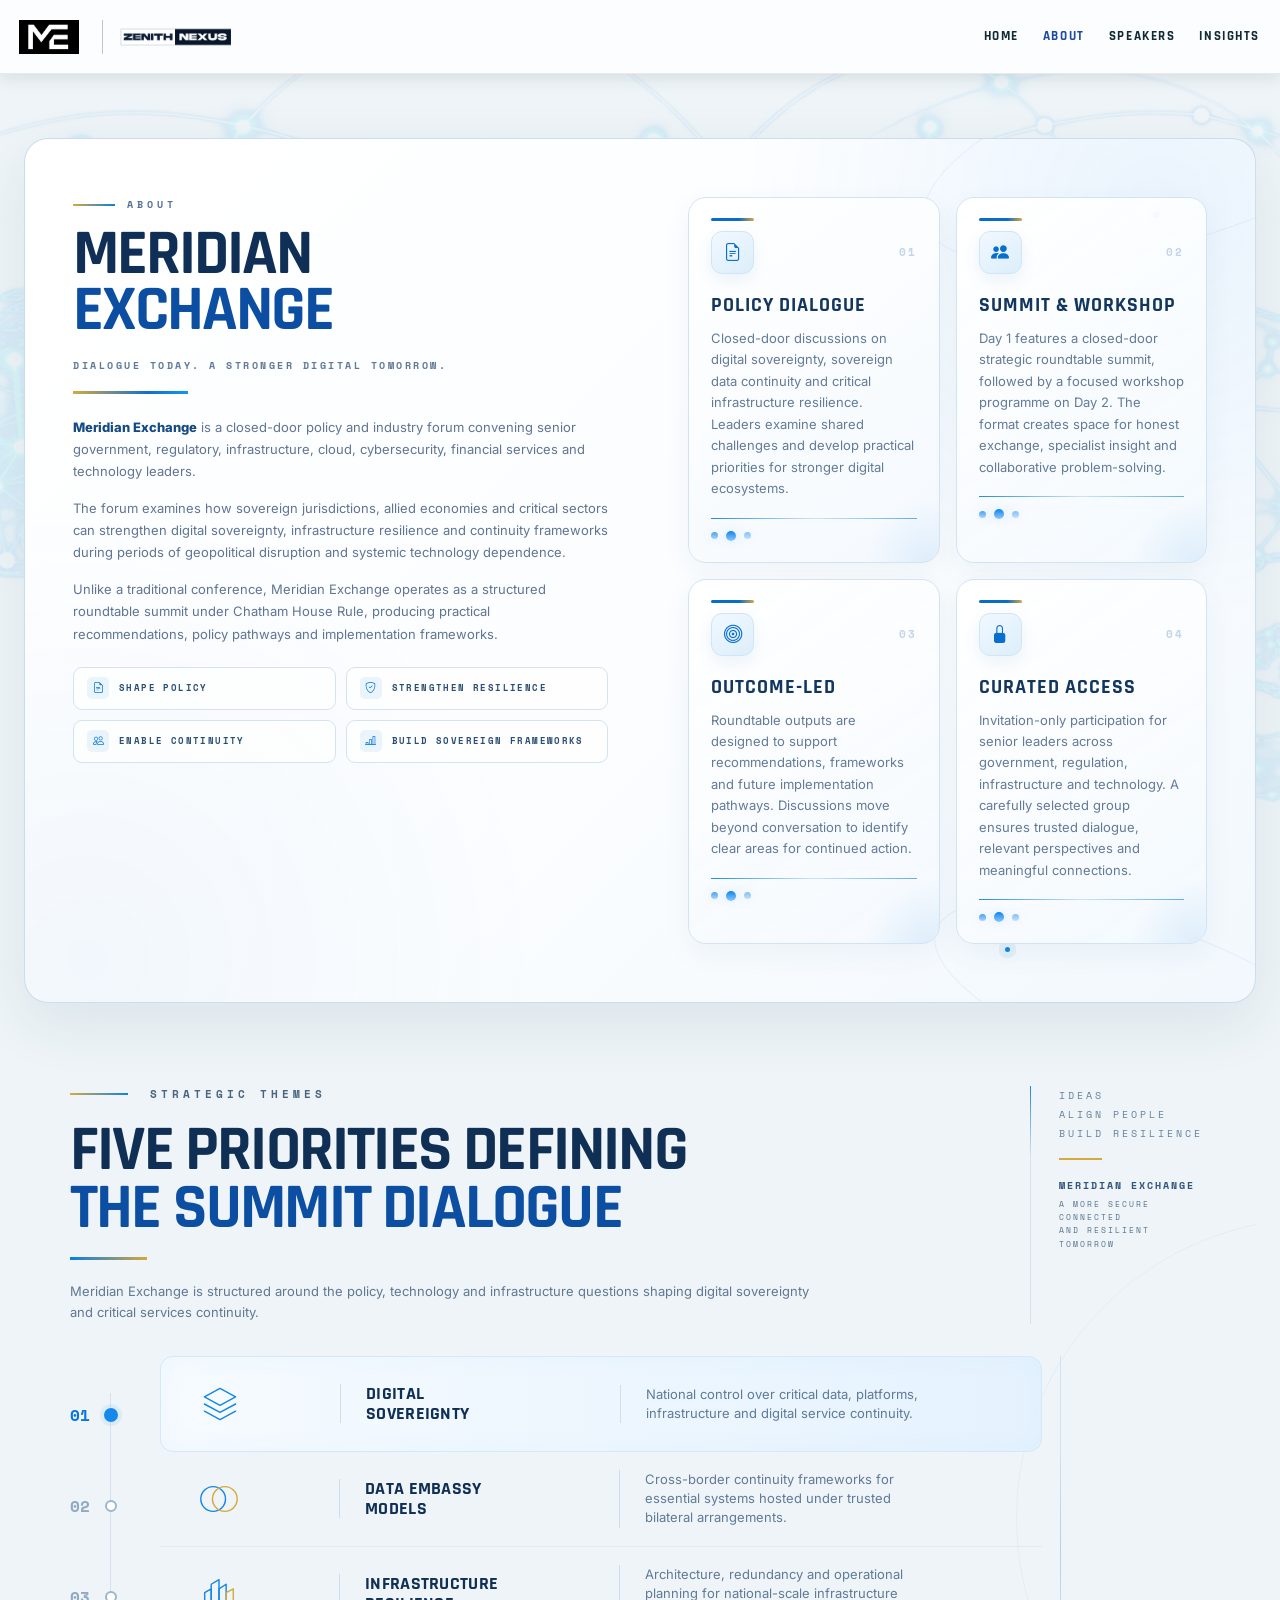
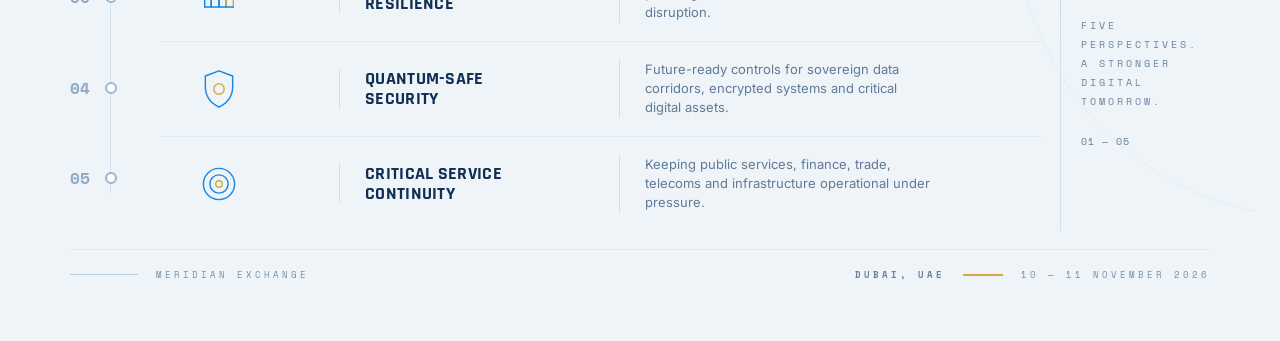
==== commit 6d76404a: "remove anchor buttons" ====
--- a/about.html
+++ b/about.html
@@ -291,9 +291,9 @@
                   National control over critical data, platforms, infrastructure
                   and digital service continuity.
                 </div>
-                <button class="mx-theme-arrow" aria-label="Digital Sovereignty">
+                <!-- <button class="mx-theme-arrow" aria-label="Digital Sovereignty">
                   &rarr;
-                </button>
+                </button> -->
               </article>
 
               <article class="mx-theme-row" data-theme="2">
@@ -308,9 +308,9 @@
                   Cross-border continuity frameworks for essential systems
                   hosted under trusted bilateral arrangements.
                 </div>
-                <button class="mx-theme-arrow" aria-label="Data Embassy Models">
+                <!-- <button class="mx-theme-arrow" aria-label="Data Embassy Models">
                   &rarr;
-                </button>
+                </button> -->
               </article>
 
               <article class="mx-theme-row" data-theme="3">
@@ -328,12 +328,12 @@
                   Architecture, redundancy and operational planning for
                   national-scale infrastructure disruption.
                 </div>
-                <button
+                <!-- <button
                   class="mx-theme-arrow"
                   aria-label="Infrastructure Resilience"
                 >
                   &rarr;
-                </button>
+                </button> -->
               </article>
 
               <article class="mx-theme-row" data-theme="4">
@@ -350,12 +350,12 @@
                   Future-ready controls for sovereign data corridors, encrypted
                   systems and critical digital assets.
                 </div>
-                <button
+                <!-- <button
                   class="mx-theme-arrow"
                   aria-label="Quantum Safe Security"
                 >
                   &rarr;
-                </button>
+                </button> -->
               </article>
 
               <article class="mx-theme-row" data-theme="5">
@@ -373,12 +373,12 @@
                   Keeping public services, finance, trade, telecoms and
                   infrastructure operational under pressure.
                 </div>
-                <button
+                <!-- <button
                   class="mx-theme-arrow"
                   aria-label="Critical Service Continuity"
                 >
                   &rarr;
-                </button>
+                </button> -->
               </article>
             </div>
 
@@ -391,7 +391,7 @@
               </div>
               <div class="mx-theme-controls">
                 <span>01 &mdash; 05</span>
-                <button
+                <!-- <button
                   class="mx-theme-control"
                   id="mx-theme-prev"
                   aria-label="Previous theme"
@@ -404,7 +404,7 @@
                   aria-label="Next theme"
                 >
                   &rsaquo;
-                </button>
+                </button> -->
               </div>
             </div>
           </div>
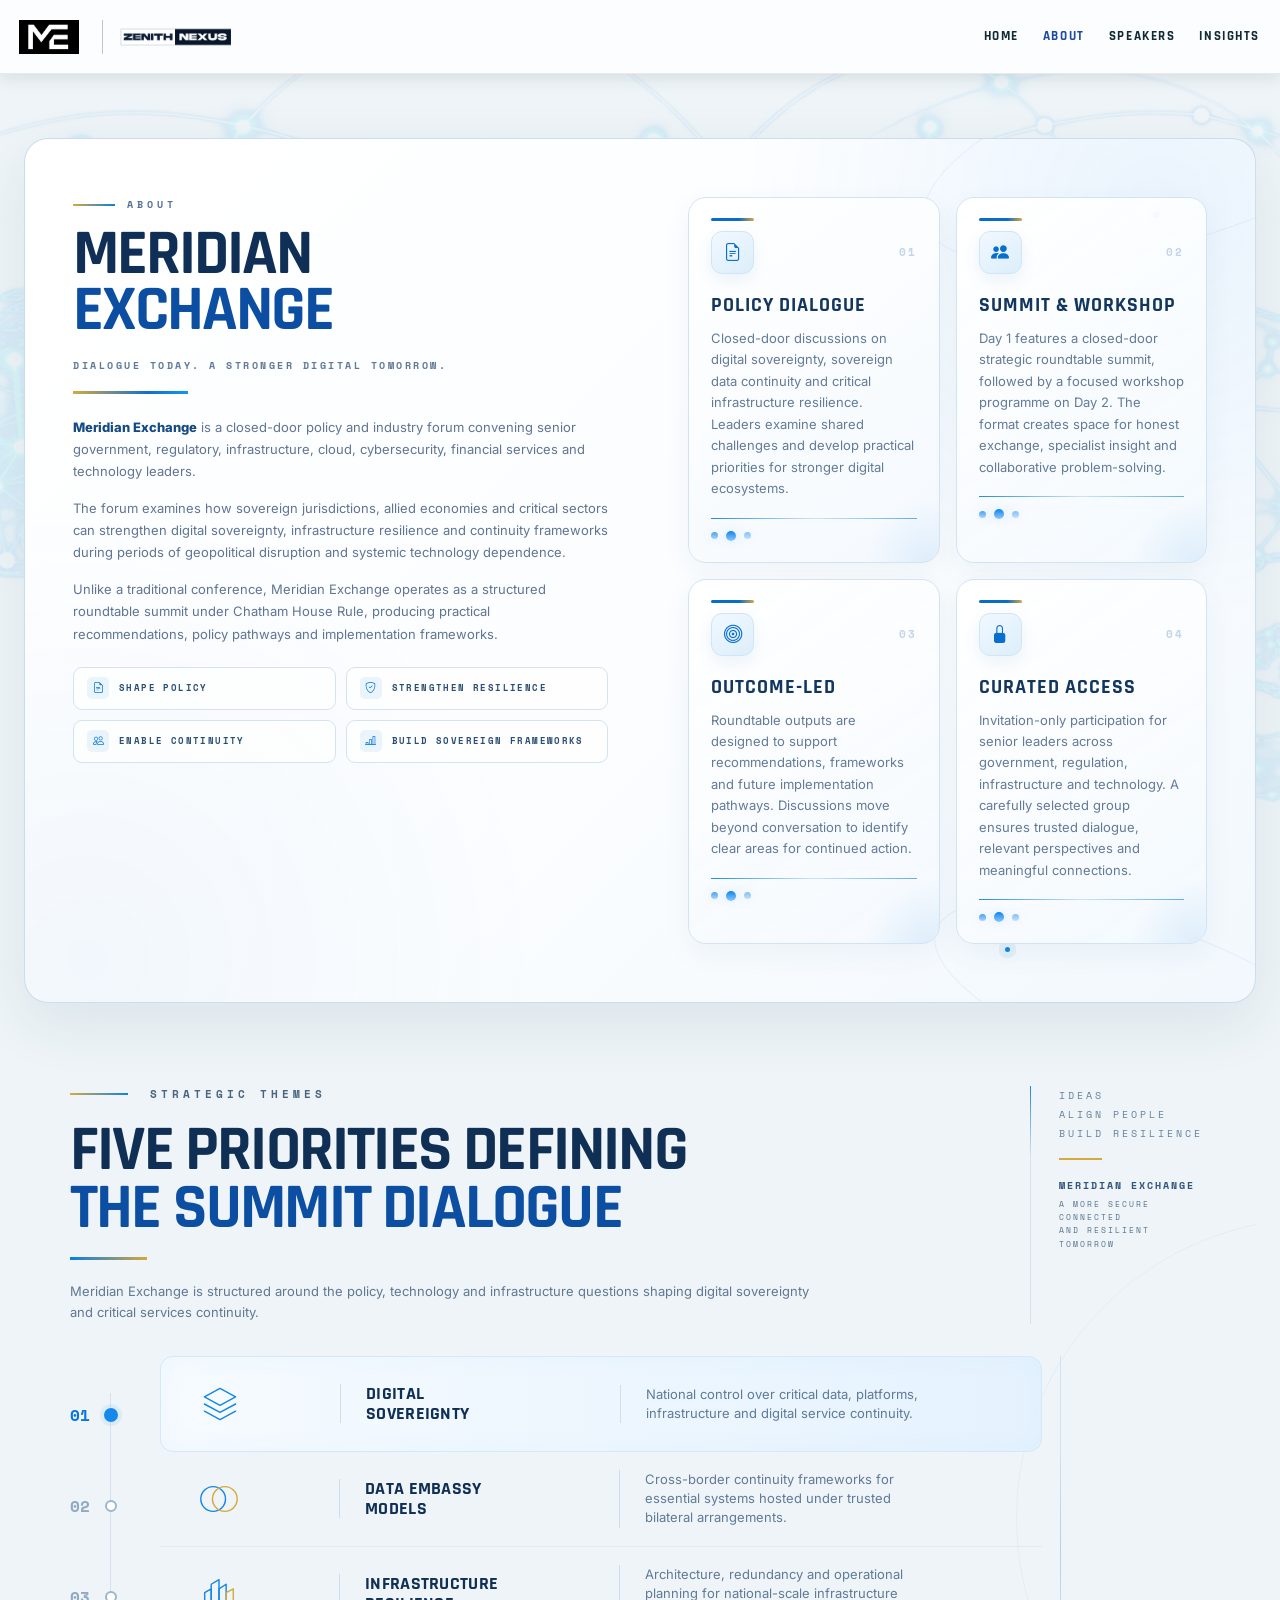
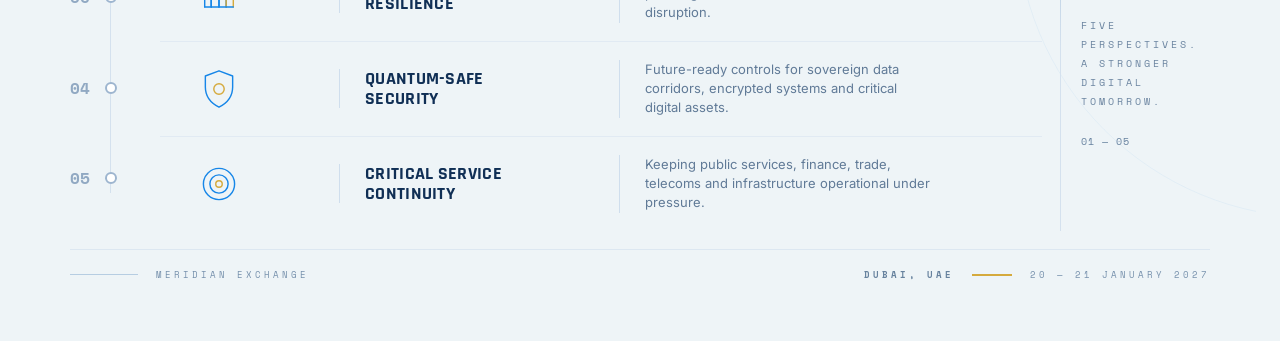
==== commit cf990da0: "u[dates" ====
--- a/about.html
+++ b/about.html
@@ -4,6 +4,41 @@
     <meta charset="UTF-8" />
     <meta name="viewport" content="width=device-width, initial-scale=1.0" />
     <title>About | Meridian Exchange</title>
+    <meta
+      name="description"
+      content="Explore delegate access, event format, benefits and pass options for Meridian Exchange 2027, a two-day strategic summit and workshop in Dubai for senior leaders shaping digital sovereignty and infrastructure resilience."
+    />
+    <meta name="robots" content="index, follow" />
+    <link rel="canonical" href="https://meridianexchange.net/attendees.html" />
+
+    <meta property="og:type" content="website" />
+    <meta property="og:title" content="Delegate Access | Meridian Exchange" />
+    <meta
+      property="og:description"
+      content="A senior delegate profile for Meridian Exchange, bringing together government, regulatory, infrastructure, cybersecurity, cloud, data centre, telecom and digital transformation leaders."
+    />
+    <meta
+      property="og:url"
+      content="https://meridianexchange.net/attendees.html"
+    />
+    <meta property="og:site_name" content="Meridian Exchange" />
+    <meta
+      property="og:image"
+      content="https://meridianexchange.net/images/meridian-preview.jpg"
+    />
+    <meta property="og:image:width" content="1200" />
+    <meta property="og:image:height" content="630" />
+
+    <meta name="twitter:card" content="summary_large_image" />
+    <meta name="twitter:title" content="Delegate Access | Meridian Exchange" />
+    <meta
+      name="twitter:description"
+      content="Explore delegate access, event format and pass options for Meridian Exchange 2027."
+    />
+    <meta
+      name="twitter:image"
+      content="https://meridianexchange.net/images/meridian-preview.jpg"
+    />
     <link
       href="https://cdn.jsdelivr.net/npm/bootstrap@5.3.8/dist/css/bootstrap.min.css"
       rel="stylesheet"
@@ -414,7 +449,7 @@
             <div class="mx-footer-location">
               <strong>DUBAI, UAE</strong>
               <span></span>
-              10 &mdash; 11 NOVEMBER 2026
+              20 &mdash; 21 JANUARY 2027
             </div>
           </div>
         </div>
--- a/style.css
+++ b/style.css
@@ -11087,7 +11087,7 @@
   position: relative;
   z-index: 10;
 
-  width: min(800px, 70%);
+  width: min(1080px, 86%);
   height: 100%;
 
   margin: 0 auto;
@@ -11138,12 +11138,12 @@
 .mx-leaders-title {
   width: 100%;
 
-  margin: 24px 0 0;
+  margin: 22px 0 0;
 
   text-align: center;
 
   font-family: "Rajdhani", "Inter", sans-serif;
-  font-size: clamp(48px, 4.4vw, 68px);
+  font-size: clamp(44px, 4.2vw, 64px);
   line-height: 0.92;
   font-weight: 700;
   letter-spacing: -1.8px;
@@ -11201,28 +11201,55 @@
   background: linear-gradient(90deg, transparent, #d6a72d, transparent);
 }
 
+.mx-contact-intro {
+  margin-top: 16px;
+
+  font-family: "Space Mono", monospace;
+  font-size: 10px;
+  font-weight: 700;
+  letter-spacing: 2px;
+  color: #6481a2;
+}
+
 /* ==========================================================
    CONTACT CARD
    ========================================================== */
 
+.mx-contact-list {
+  display: grid;
+  grid-template-columns: repeat(2, minmax(0, 340px));
+  justify-content: center;
+  align-items: start;
+  gap: 18px;
+
+  width: 100%;
+  margin-top: 14px;
+}
+
+.mx-contact-card:first-child {
+  grid-column: 1 / -1;
+  justify-self: center;
+  width: min(450px, 100%);
+}
+
 .mx-contact-card {
-  width: 450px;
-
-  margin-top: 23px;
-
-  padding: 22px 28px 25px;
-
-  border: 1px solid rgba(51, 137, 210, 0.34);
-
-  border-radius: 17px;
+  display: flex;
+  flex-direction: column;
+  min-width: 0;
+  width: 100%;
+  padding: 19px 20px;
+
+  border: 1px solid rgba(51, 137, 210, 0.24);
+
+  border-radius: 14px;
 
   background: linear-gradient(
     145deg,
-    rgba(255, 255, 255, 0.96),
-    rgba(251, 253, 255, 0.91)
+    rgba(255, 255, 255, 0.97),
+    rgba(246, 251, 255, 0.94)
   );
 
-  box-shadow: 0 15px 40px rgba(32, 99, 151, 0.09);
+  box-shadow: 0 10px 28px rgba(32, 99, 151, 0.08);
 
   backdrop-filter: blur(5px);
   -webkit-backdrop-filter: blur(5px);
@@ -11236,14 +11263,14 @@
   display: flex;
   align-items: center;
 
-  gap: 21px;
+  gap: 14px;
 }
 
 .mx-contact-avatar {
   flex: 0 0 auto;
 
-  width: 54px;
-  height: 54px;
+  width: 48px;
+  height: 48px;
 
   display: flex;
   align-items: center;
@@ -11264,7 +11291,7 @@
   margin: 0;
 
   font-family: "Rajdhani", "Inter", sans-serif;
-  font-size: 18px;
+  font-size: 16px;
   line-height: 1.1;
   font-weight: 700;
 
@@ -11289,7 +11316,7 @@
   width: 100%;
   height: 1px;
 
-  margin: 18px 0 17px;
+  margin: 16px 0;
 
   background: rgba(63, 138, 202, 0.26);
 }
@@ -11309,16 +11336,21 @@
   display: grid;
 
   grid-template-columns:
-    32px
-    63px
-    1fr;
+    26px
+    48px
+    minmax(0, 1fr);
 
   align-items: center;
 
   font-family: "Inter", sans-serif;
-  font-size: 12px;
+  font-size: 11px;
 
   color: #617a9b;
+}
+
+.mx-contact-row > span,
+.mx-contact-row > a {
+  min-width: 0;
 }
 
 .mx-contact-row strong {
@@ -11327,6 +11359,16 @@
   font-weight: 700;
 
   color: #092f65;
+}
+
+.mx-contact-row a {
+  color: inherit;
+  text-decoration: none;
+  overflow-wrap: anywhere;
+}
+
+.mx-contact-row a:hover {
+  text-decoration: underline;
 }
 
 .mx-contact-icon {
@@ -11867,6 +11909,7 @@
 .mx-leaders-badge,
 .mx-leaders-title,
 .mx-leaders-divider,
+.mx-contact-intro,
 .mx-contact-card,
 .mx-leaders-actions,
 .mx-leaders-bottom-dots,
@@ -11899,6 +11942,13 @@
   transition-delay: 0.16s;
 }
 
+.mx-leaders.is-visible .mx-contact-intro {
+  opacity: 1;
+  transform: none;
+
+  transition-delay: 0.2s;
+}
+
 .mx-leaders.is-visible .mx-contact-card {
   opacity: 1;
   transform: none;
@@ -11978,7 +12028,16 @@
   }
 
   .mx-leaders-title {
-    font-size: clamp(42px, 7vw, 56px);
+    font-size: clamp(40px, 6vw, 54px);
+  }
+
+  .mx-contact-list {
+    grid-template-columns: repeat(2, minmax(0, 340px));
+    gap: 12px;
+  }
+
+  .mx-contact-card {
+    padding: 18px 14px;
   }
 
   .mx-leaders-globe {
@@ -12026,10 +12085,20 @@
     letter-spacing: -1px;
   }
 
+  .mx-contact-list {
+    grid-template-columns: 1fr;
+    gap: 12px;
+  }
+
+  .mx-contact-intro {
+    margin-top: 14px;
+    font-size: 9px;
+  }
+
   .mx-contact-card {
-    width: min(450px, 100%);
-
-    padding: 20px;
+    grid-column: auto;
+    width: 100%;
+    padding: 18px;
   }
 
   .mx-contact-row {
@@ -12776,3 +12845,1165 @@
     height: 260px;
   }
 }
+
+/* =====================================
+   MERIDIAN EXCHANGE — PARTNERS SECTION
+===================================== */
+
+.mx-partners-section {
+  --mx-navy: #102b35;
+  --mx-blue: #1c4b9d;
+  --mx-blue-text: #1d56a3;
+  --mx-bg: #eef4f7;
+  --mx-white: #ffffff;
+  --mx-muted: #667b84;
+  --mx-border: rgba(16, 43, 53, 0.13);
+
+  position: relative;
+  overflow: hidden;
+  width: 100%;
+  padding: 100px 24px 35px;
+  color: var(--mx-navy);
+
+  margin-top: 2%;
+}
+
+.mx-partners-container {
+  width: min(1200px, 100%);
+  margin: 0 auto;
+}
+
+/* HEADER */
+
+.mx-partners-top {
+  max-width: 690px;
+  margin: 0 auto 75px;
+  text-align: center;
+}
+
+.mx-partners-kicker {
+  display: flex;
+  align-items: center;
+  justify-content: center;
+  gap: 12px;
+  margin-bottom: 18px;
+  color: var(--mx-blue);
+  font-family: "Rajdhani", "Inter", Arial, sans-serif;
+  font-size: 12px;
+  font-weight: 700;
+  letter-spacing: 0.2em;
+}
+
+.mx-partners-kicker-line {
+  width: 32px;
+  height: 2px;
+  background: var(--mx-blue);
+}
+
+.mx-partners-top h2 {
+  margin: 0;
+  color: var(--mx-navy);
+  font-family: "Rajdhani", "Inter", Arial, sans-serif;
+  font-size: clamp(34px, 4vw, 52px);
+  font-weight: 700;
+  line-height: 1.05;
+  letter-spacing: 0.015em;
+  text-transform: uppercase;
+}
+
+.mx-partners-top p {
+  max-width: 570px;
+  margin: 18px auto 0;
+  color: var(--mx-muted);
+  font-family: "Inter", Arial, sans-serif;
+  font-size: 14px;
+  line-height: 1.8;
+}
+
+/* KNOWLEDGE PARTNER FEATURE */
+
+.mx-partner-feature {
+  display: grid;
+  grid-template-columns: 0.75fr 1.65fr;
+  align-items: stretch;
+  gap: 55px;
+}
+
+.mx-partner-feature-copy {
+  display: flex;
+  flex-direction: column;
+  align-items: flex-start;
+  justify-content: center;
+  padding: 20px 0;
+}
+
+.mx-partner-index {
+  display: inline-block;
+  margin-bottom: 20px;
+  color: var(--mx-blue);
+  font-family: "Rajdhani", "Inter", Arial, sans-serif;
+  font-size: 11px;
+  font-weight: 700;
+  letter-spacing: 0.16em;
+}
+
+.mx-partner-feature-copy h3 {
+  margin: 0;
+  color: var(--mx-navy);
+  font-family: "Rajdhani", "Inter", Arial, sans-serif;
+  font-size: clamp(36px, 4vw, 54px);
+  font-weight: 700;
+  line-height: 0.98;
+  letter-spacing: -0.02em;
+  text-transform: uppercase;
+}
+
+.mx-partner-feature-copy h3 em {
+  color: var(--mx-blue);
+  font-style: normal;
+}
+
+.mx-partner-feature-copy p {
+  max-width: 330px;
+  margin: 22px 0 25px;
+  color: var(--mx-muted);
+  font-family: "Inter", Arial, sans-serif;
+  font-size: 13px;
+  line-height: 1.85;
+}
+
+.mx-partner-rule {
+  display: block;
+  width: 58px;
+  height: 3px;
+  background: var(--mx-blue);
+}
+
+/* LOGO PANELS */
+
+.mx-partner-feature-logos {
+  display: grid;
+  grid-template-columns: repeat(3, minmax(0, 1fr));
+  gap: 18px;
+}
+
+.mx-partner-logo-card {
+  position: relative;
+  min-width: 0;
+  min-height: 250px;
+  display: flex;
+  flex-direction: column;
+  padding: 22px 23px 0;
+  overflow: hidden;
+  border: 1px solid var(--mx-border);
+  background: var(--mx-white);
+  box-shadow: 0 12px 30px rgba(16, 43, 53, 0.055);
+  transition:
+    transform 0.3s ease,
+    box-shadow 0.3s ease,
+    border-color 0.3s ease;
+}
+
+.mx-partner-logo-card::before {
+  content: "";
+  position: absolute;
+  top: 0;
+  left: 0;
+  width: 100%;
+  height: 3px;
+  background: var(--mx-blue);
+  transform: scaleX(0);
+  transform-origin: left;
+  transition: transform 0.3s ease;
+}
+
+.mx-partner-logo-card:hover {
+  transform: translateY(-5px);
+  border-color: rgba(28, 75, 157, 0.3);
+  box-shadow: 0 18px 38px rgba(16, 43, 53, 0.1);
+}
+
+.mx-partner-logo-card:hover::before {
+  transform: scaleX(1);
+}
+
+.mx-partner-type {
+  color: var(--mx-blue);
+  font-family: "Rajdhani", "Inter", Arial, sans-serif;
+  font-size: 11px;
+  font-weight: 700;
+  letter-spacing: 0.13em;
+}
+
+.mx-partner-logo-box {
+  flex: 1;
+  min-height: 165px;
+  display: flex;
+  align-items: center;
+  justify-content: center;
+  padding: 22px 5px;
+}
+
+.mx-partner-logo-box img {
+  display: block;
+  width: auto;
+  max-width: 88%;
+  max-height: 90px;
+  object-fit: contain;
+}
+
+.mx-partner-card-footer {
+  display: flex;
+  align-items: center;
+  justify-content: space-between;
+  gap: 12px;
+  min-height: 45px;
+  border-top: 1px solid rgba(16, 43, 53, 0.1);
+  color: var(--mx-navy);
+  font-family: "Inter", Arial, sans-serif;
+  font-size: 11px;
+  font-weight: 600;
+}
+
+.mx-partner-arrow {
+  color: var(--mx-blue);
+  font-size: 17px;
+}
+
+/* SECTION DIVIDER */
+
+.mx-partners-divider {
+  display: flex;
+  align-items: center;
+  gap: 12px;
+  margin: 75px 0 55px;
+}
+
+.mx-partners-divider span:first-child {
+  width: 75px;
+  height: 3px;
+  background: var(--mx-blue);
+}
+
+.mx-partners-divider span:last-child {
+  flex: 1;
+  height: 1px;
+  background: var(--mx-border);
+}
+
+/* MEDIA PARTNERS */
+
+.mx-media-feature {
+  display: grid;
+  grid-template-columns: 0.75fr 1.65fr;
+  align-items: center;
+  gap: 55px;
+}
+
+.mx-media-heading .mx-partner-index {
+  margin-bottom: 12px;
+}
+
+.mx-media-heading h3 {
+  margin: 0;
+  color: var(--mx-navy);
+  font-family: "Rajdhani", "Inter", Arial, sans-serif;
+  font-size: clamp(28px, 3vw, 38px);
+  font-weight: 700;
+  line-height: 1.05;
+  text-transform: uppercase;
+}
+
+.mx-media-heading p {
+  max-width: 330px;
+  margin: 14px 0 0;
+  color: var(--mx-muted);
+  font-family: "Inter", Arial, sans-serif;
+  font-size: 12px;
+  line-height: 1.8;
+}
+
+.mx-media-logos {
+  display: grid;
+  grid-template-columns: repeat(3, minmax(0, 1fr));
+  gap: 12px;
+}
+
+.mx-media-logo-card {
+  min-width: 0;
+  min-height: 115px;
+  display: flex;
+  align-items: center;
+  justify-content: center;
+  padding: 18px 12px;
+  border: 1px solid var(--mx-border);
+  background: rgba(255, 255, 255, 0.72);
+  transition:
+    background 0.3s ease,
+    border-color 0.3s ease,
+    transform 0.3s ease;
+}
+
+.mx-media-logo-card:hover {
+  transform: translateY(-3px);
+  border-color: rgba(28, 75, 157, 0.35);
+  background: #ffffff;
+}
+
+.mx-media-logo-card img {
+  display: block;
+  width: auto;
+  max-width: 100%;
+  max-height: 52px;
+  object-fit: contain;
+}
+
+/* BOTTOM BRAND LINE */
+
+.mx-partners-bottom {
+  display: flex;
+  align-items: center;
+  gap: 15px;
+  margin-top: 85px;
+  padding-top: 17px;
+  border-top: 1px solid var(--mx-border);
+  color: #71858e;
+  font-family: "Rajdhani", "Inter", Arial, sans-serif;
+  font-size: 10px;
+  font-weight: 700;
+  letter-spacing: 0.12em;
+}
+
+.mx-partners-bottom-line {
+  flex: 1;
+  height: 1px;
+  background: var(--mx-border);
+}
+
+/* RESPONSIVE */
+
+@media (max-width: 900px) {
+  .mx-partners-section {
+    padding: 80px 24px 30px;
+  }
+
+  .mx-partners-top {
+    margin-bottom: 55px;
+  }
+
+  .mx-partner-feature,
+  .mx-media-feature {
+    grid-template-columns: 1fr;
+    gap: 28px;
+  }
+
+  .mx-partner-feature-copy {
+    padding: 0;
+  }
+
+  .mx-partner-feature-copy h3 br {
+    display: none;
+  }
+
+  .mx-partner-feature-copy p {
+    max-width: 550px;
+    margin: 15px 0 18px;
+  }
+
+  .mx-partner-rule {
+    display: none;
+  }
+
+  .mx-media-heading {
+    display: flex;
+    align-items: flex-end;
+    justify-content: space-between;
+    gap: 25px;
+  }
+
+  .mx-media-heading p {
+    max-width: 350px;
+    margin: 0;
+  }
+
+  .mx-partners-divider {
+    margin: 55px 0 40px;
+  }
+}
+
+@media (max-width: 600px) {
+  .mx-partners-section {
+    padding: 65px 17px 25px;
+  }
+
+  .mx-partners-top {
+    margin-bottom: 42px;
+  }
+
+  .mx-partners-top h2 {
+    font-size: 32px;
+  }
+
+  .mx-partners-top p {
+    font-size: 13px;
+  }
+
+  .mx-partner-feature-copy h3 {
+    font-size: 38px;
+  }
+
+  .mx-partner-feature-logos {
+    grid-template-columns: 1fr;
+    gap: 13px;
+  }
+
+  .mx-partner-logo-card {
+    min-height: 205px;
+    padding: 19px 20px 0;
+  }
+
+  .mx-partner-logo-box {
+    min-height: 125px;
+  }
+
+  .mx-partner-logo-box img {
+    max-height: 75px;
+  }
+
+  .mx-partners-divider {
+    margin: 42px 0 35px;
+  }
+
+  .mx-media-heading {
+    display: block;
+  }
+
+  .mx-media-heading h3 {
+    font-size: 31px;
+  }
+
+  .mx-media-heading p {
+    margin-top: 12px;
+  }
+
+  .mx-media-logos {
+    grid-template-columns: 1fr;
+    gap: 10px;
+    margin-top: 22px;
+  }
+
+  .mx-media-logo-card {
+    min-height: 88px;
+  }
+
+  .mx-media-logo-card img {
+    max-height: 45px;
+  }
+
+  .mx-partners-bottom {
+    flex-wrap: wrap;
+    gap: 9px;
+    margin-top: 55px;
+    font-size: 9px;
+  }
+
+  .mx-partners-bottom-line {
+    min-width: 30px;
+  }
+}
+
+@media (prefers-reduced-motion: reduce) {
+  .mx-partner-logo-card,
+  .mx-partner-logo-card::before,
+  .mx-media-logo-card {
+    transition: none;
+  }
+}
+
+/* .mx-news-section {
+  --news-navy: #102b35;
+  --news-blue: #1c4b9d;
+  --news-blue-light: #2f6fbd;
+  --news-gold: #d5a83e;
+  --news-bg: #eef4f7;
+  --news-white: #ffffff;
+  --news-muted: #657a84;
+  --news-border: rgba(16, 43, 53, 0.12);
+
+  position: relative;
+  overflow: hidden;
+  width: 100%;
+  padding: 100px 24px 70px;
+
+  color: var(--news-navy);
+}
+
+.mx-news-container {
+  width: min(1280px, 100%);
+  margin: 0 auto;
+}
+
+
+.mx-news-header {
+  display: flex;
+  align-items: flex-end;
+  justify-content: space-between;
+  gap: 50px;
+  margin-bottom: 52px;
+}
+
+.mx-news-heading {
+  flex: 1;
+}
+
+.mx-news-eyebrow {
+  display: flex;
+  align-items: center;
+  gap: 12px;
+
+  margin-bottom: 16px;
+
+  color: var(--news-blue);
+
+  font-family: "Rajdhani", "Inter", Arial, sans-serif;
+
+  font-size: 11px;
+  font-weight: 700;
+  letter-spacing: 0.2em;
+}
+
+.mx-news-eyebrow span {
+  width: 35px;
+  height: 2px;
+  background: var(--news-gold);
+}
+
+.mx-news-heading h2 {
+  margin: 0;
+
+  color: var(--news-navy);
+
+  font-family: "Rajdhani", "Inter", Arial, sans-serif;
+
+  font-size: clamp(42px, 5vw, 68px);
+  font-weight: 700;
+  line-height: 0.95;
+  letter-spacing: -0.025em;
+  text-transform: uppercase;
+}
+
+.mx-news-heading h2 em {
+  color: var(--news-blue);
+  font-style: normal;
+}
+
+.mx-news-header-right {
+  width: min(390px, 100%);
+}
+
+.mx-news-header-right p {
+  margin: 0 0 20px;
+
+  color: var(--news-muted);
+
+  font-family: "Inter", Arial, sans-serif;
+
+  font-size: 13px;
+  line-height: 1.8;
+}
+
+.mx-news-view-all {
+  display: inline-flex;
+  align-items: center;
+  gap: 14px;
+
+  padding: 11px 18px;
+
+  border: 1px solid rgba(28, 75, 157, 0.25);
+
+  color: var(--news-navy);
+
+  font-family: "Rajdhani", "Inter", Arial, sans-serif;
+
+  font-size: 11px;
+  font-weight: 700;
+  letter-spacing: 0.12em;
+
+  text-decoration: none;
+
+  transition:
+    background 0.25s ease,
+    color 0.25s ease,
+    border-color 0.25s ease,
+    transform 0.25s ease;
+}
+
+.mx-news-view-all span {
+  color: var(--news-blue);
+  font-size: 16px;
+  transition: transform 0.25s ease;
+}
+
+.mx-news-view-all:hover {
+  border-color: var(--news-blue);
+  background: var(--news-blue);
+  color: #ffffff;
+  transform: translateY(-2px);
+}
+
+.mx-news-view-all:hover span {
+  color: #ffffff;
+  transform: translateX(4px);
+}
+
+
+.mx-news-grid {
+  display: grid;
+
+  grid-template-columns: repeat(4, minmax(0, 1fr));
+
+  gap: 34px 20px;
+}
+
+
+.mx-news-card {
+  min-width: 0;
+
+  background: transparent;
+
+  transition: transform 0.3s ease;
+}
+
+.mx-news-card:hover {
+  transform: translateY(-5px);
+}
+
+
+.mx-news-image {
+  position: relative;
+
+  display: block;
+
+  width: 100%;
+  height: 178px;
+
+  overflow: hidden;
+
+  background: #dfe7eb;
+
+  text-decoration: none;
+}
+
+.mx-news-image::after {
+  content: "";
+
+  position: absolute;
+  inset: 0;
+
+  background: linear-gradient(
+    180deg,
+    transparent 48%,
+    rgba(4, 20, 35, 0.45) 100%
+  );
+
+  opacity: 0.65;
+
+  transition: opacity 0.3s ease;
+}
+
+.mx-news-card:hover .mx-news-image::after {
+  opacity: 0.9;
+}
+
+.mx-news-image img {
+  display: block;
+
+  width: 100%;
+  height: 100%;
+
+  object-fit: cover;
+
+  transition: transform 0.55s cubic-bezier(0.2, 0.7, 0.2, 1);
+}
+
+.mx-news-card:hover .mx-news-image img {
+  transform: scale(1.07);
+}
+
+
+.mx-news-category {
+  position: absolute;
+
+  z-index: 2;
+
+  top: 12px;
+  left: 12px;
+
+  padding: 5px 8px;
+
+  background: rgba(255, 255, 255, 0.94);
+
+  color: var(--news-blue);
+
+  font-family: "Rajdhani", "Inter", Arial, sans-serif;
+
+  font-size: 9px;
+  font-weight: 700;
+  letter-spacing: 0.1em;
+}
+
+
+.mx-news-arrow {
+  position: absolute;
+
+  z-index: 3;
+
+  right: 12px;
+  bottom: 12px;
+
+  display: grid;
+
+  width: 32px;
+  height: 32px;
+
+  place-items: center;
+
+  border: 1px solid rgba(255, 255, 255, 0.65);
+
+  border-radius: 50%;
+
+  background: rgba(16, 43, 53, 0.68);
+
+  backdrop-filter: blur(5px);
+
+  color: #ffffff;
+
+  font-size: 15px;
+
+  transition:
+    background 0.25s ease,
+    transform 0.25s ease;
+}
+
+.mx-news-card:hover .mx-news-arrow {
+  background: var(--news-blue);
+  transform: rotate(5deg);
+}
+
+
+.mx-news-content {
+  padding-top: 15px;
+}
+
+.mx-news-meta {
+  display: flex;
+  align-items: center;
+  gap: 8px;
+
+  margin-bottom: 9px;
+
+  color: #7c8d95;
+
+  font-family: "Space Mono", monospace;
+
+  font-size: 8px;
+  letter-spacing: 0.08em;
+}
+
+.mx-news-meta i {
+  width: 3px;
+  height: 3px;
+
+  border-radius: 50%;
+
+  background: var(--news-gold);
+}
+
+.mx-news-content h3 {
+  margin: 0;
+
+  color: var(--news-navy);
+
+  font-family: "Rajdhani", "Inter", Arial, sans-serif;
+
+  font-size: 19px;
+  font-weight: 700;
+  line-height: 1.08;
+
+  text-transform: uppercase;
+
+  transition: color 0.25s ease;
+}
+
+.mx-news-card:hover .mx-news-content h3 {
+  color: var(--news-blue);
+}
+
+.mx-news-content p {
+  margin: 9px 0 0;
+
+  color: var(--news-muted);
+
+  font-family: "Inter", Arial, sans-serif;
+
+  font-size: 11px;
+  line-height: 1.65;
+}
+
+
+.mx-news-footer {
+  display: flex;
+  align-items: center;
+  gap: 18px;
+
+  margin-top: 70px;
+}
+
+.mx-news-footer-line {
+  flex: 1;
+
+  height: 1px;
+
+  background: linear-gradient(90deg, transparent, rgba(28, 75, 157, 0.25));
+}
+
+.mx-news-footer-line:last-child {
+  background: linear-gradient(90deg, rgba(28, 75, 157, 0.25), transparent);
+}
+
+.mx-news-footer-text {
+  display: flex;
+  align-items: center;
+  gap: 12px;
+
+  white-space: nowrap;
+
+  color: #71858e;
+
+  font-family: "Rajdhani", "Inter", Arial, sans-serif;
+
+  font-size: 9px;
+  font-weight: 700;
+  letter-spacing: 0.12em;
+}
+
+.mx-news-footer-text strong {
+  color: var(--news-blue);
+}
+
+
+@media (max-width: 1100px) {
+  .mx-news-grid {
+    grid-template-columns: repeat(3, minmax(0, 1fr));
+  }
+
+  .mx-news-image {
+    height: 185px;
+  }
+}
+
+
+@media (max-width: 800px) {
+  .mx-news-section {
+    padding: 80px 22px 55px;
+  }
+
+  .mx-news-header {
+    align-items: flex-start;
+    flex-direction: column;
+    gap: 25px;
+  }
+
+  .mx-news-header-right {
+    width: 100%;
+  }
+
+  .mx-news-grid {
+    grid-template-columns: repeat(2, minmax(0, 1fr));
+
+    gap: 35px 18px;
+  }
+
+  .mx-news-image {
+    height: 210px;
+  }
+}
+
+@media (max-width: 560px) {
+  .mx-news-section {
+    padding: 65px 17px 45px;
+  }
+
+  .mx-news-heading h2 {
+    font-size: 42px;
+  }
+
+  .mx-news-grid {
+    grid-template-columns: 1fr;
+    gap: 38px;
+  }
+
+  .mx-news-image {
+    height: 220px;
+  }
+
+  .mx-news-content h3 {
+    font-size: 21px;
+  }
+
+  .mx-news-content p {
+    font-size: 12px;
+  }
+
+  .mx-news-footer {
+    margin-top: 55px;
+  }
+
+  .mx-news-footer-text {
+    flex-wrap: wrap;
+    justify-content: center;
+    text-align: center;
+    white-space: normal;
+  }
+} */
+
+/* ==========================================================
+   GLOBAL SERIES
+   ========================================================== */
+
+.mx-global-series {
+  position: relative;
+  overflow: hidden;
+  padding: clamp(76px, 8vw, 112px) 24px 38px;
+}
+
+.mx-global-series::before {
+  position: absolute;
+  top: 70px;
+  left: 50%;
+  width: min(760px, 80vw);
+  aspect-ratio: 1;
+  border: 1px solid rgba(41, 132, 194, 0.08);
+  border-radius: 50%;
+  content: "";
+  pointer-events: none;
+  transform: translateX(-50%);
+}
+
+.mx-global-series-inner {
+  position: relative;
+  z-index: 1;
+  width: min(1220px, 100%);
+  margin: 0 auto;
+}
+
+.mx-global-series-heading {
+  margin: 0 auto 48px;
+  text-align: center;
+}
+
+.mx-global-series-eyebrow {
+  display: flex;
+  align-items: center;
+  justify-content: center;
+  gap: 13px;
+  margin-bottom: 14px;
+  color: #1682c5;
+  font-family: "Space Mono", monospace;
+  font-size: 10px;
+  font-weight: 700;
+  letter-spacing: 3px;
+}
+
+.mx-global-series-eyebrow span {
+  width: 38px;
+  height: 1px;
+  background: linear-gradient(90deg, transparent, #1682c5);
+}
+
+.mx-global-series-eyebrow span:last-child {
+  transform: rotate(180deg);
+}
+
+.mx-global-series-heading h2 {
+  margin: 0;
+  color: #102f55;
+  font-family: "Rajdhani", "Inter", sans-serif;
+  font-size: clamp(42px, 5vw, 64px);
+  font-weight: 700;
+  letter-spacing: -1.7px;
+  line-height: 1;
+  text-transform: uppercase;
+}
+
+.mx-global-series-heading h2 span {
+  color: #1385c9;
+}
+
+.mx-global-series-heading p {
+  max-width: 690px;
+  margin: 15px auto 0;
+  color: #647c98;
+  font-size: 14px;
+  line-height: 1.7;
+}
+
+.mx-global-series-grid {
+  display: grid;
+  grid-template-columns: repeat(3, minmax(0, 1fr));
+  gap: 24px;
+}
+
+.mx-global-series-card {
+  overflow: hidden;
+  border: 1px solid #dce8f1;
+  border-radius: 20px;
+  background: linear-gradient(180deg, #fff, #f9fcff);
+  box-shadow: 0 16px 38px rgba(29, 83, 125, 0.09);
+  transition:
+    transform 0.35s ease,
+    box-shadow 0.35s ease,
+    border-color 0.35s ease;
+}
+
+.mx-global-series-card:hover {
+  transform: translateY(-6px);
+  border-color: #b9d7e9;
+  box-shadow: 0 23px 46px rgba(29, 83, 125, 0.15);
+}
+
+.mx-global-series-image {
+  position: relative;
+  height: clamp(190px, 22vw, 260px);
+  overflow: hidden;
+  background: linear-gradient(145deg, #d8eaf5, #7da9c6);
+}
+
+.mx-global-series-image img {
+  display: block;
+  width: 100%;
+  height: 100%;
+  object-fit: cover;
+  transition: transform 0.65s cubic-bezier(0.16, 1, 0.3, 1);
+}
+
+.mx-global-series-card:hover .mx-global-series-image img {
+  transform: scale(1.045);
+}
+
+.mx-global-series-image-overlay {
+  position: absolute;
+  inset: 0;
+  background: linear-gradient(
+    180deg,
+    rgba(5, 35, 65, 0.02) 36%,
+    rgba(5, 35, 65, 0.38)
+  );
+  pointer-events: none;
+}
+
+.mx-global-series-card-content {
+  min-height: 176px;
+  padding: 24px 26px 26px;
+}
+
+.mx-global-series-edition {
+  display: flex;
+  align-items: center;
+  gap: 10px;
+  color: #607995;
+  font-family: "Space Mono", monospace;
+  font-size: 9px;
+  font-weight: 700;
+  letter-spacing: 1.8px;
+}
+
+.mx-global-series-edition span {
+  width: 30px;
+  height: 2px;
+  background: linear-gradient(90deg, #1682c5, #d4a93b);
+}
+
+.mx-global-series-card-content h3 {
+  margin: 15px 0 0;
+  color: #102f55;
+  font-family: "Rajdhani", "Inter", sans-serif;
+  font-size: clamp(25px, 2.5vw, 32px);
+  font-weight: 700;
+  letter-spacing: -0.4px;
+  line-height: 1.05;
+}
+
+.mx-global-series-card-content p {
+  margin: 9px 0 0;
+  color: #6a8099;
+  font-size: 12px;
+  line-height: 1.6;
+}
+
+.mx-global-series-footer {
+  display: flex;
+  align-items: center;
+  gap: 13px;
+  margin-top: 32px;
+  color: #7890a8;
+  font-family: "Space Mono", monospace;
+  font-size: 8px;
+  font-weight: 700;
+  letter-spacing: 2px;
+}
+
+.mx-global-series-footer span {
+  width: 52px;
+  height: 1px;
+  background: linear-gradient(90deg, #1682c5, #d4a93b);
+}
+
+@media (max-width: 800px) {
+  .mx-global-series-grid {
+    grid-template-columns: repeat(2, minmax(0, 1fr));
+    gap: 18px;
+  }
+
+  .mx-global-series-image {
+    height: 220px;
+  }
+}
+
+@media (max-width: 560px) {
+  .mx-global-series {
+    padding: 68px 17px 30px;
+  }
+
+  .mx-global-series-heading {
+    margin-bottom: 32px;
+  }
+
+  .mx-global-series-heading h2 {
+    font-size: clamp(36px, 10vw, 48px);
+    letter-spacing: -1px;
+  }
+
+  .mx-global-series-heading p {
+    font-size: 13px;
+  }
+
+  .mx-global-series-grid {
+    grid-template-columns: 1fr;
+    gap: 18px;
+  }
+
+  .mx-global-series-image {
+    height: 225px;
+  }
+
+  .mx-global-series-card-content {
+    min-height: 0;
+  }
+
+  .mx-global-series-footer {
+    justify-content: center;
+    font-size: 7px;
+    letter-spacing: 1.5px;
+  }
+}
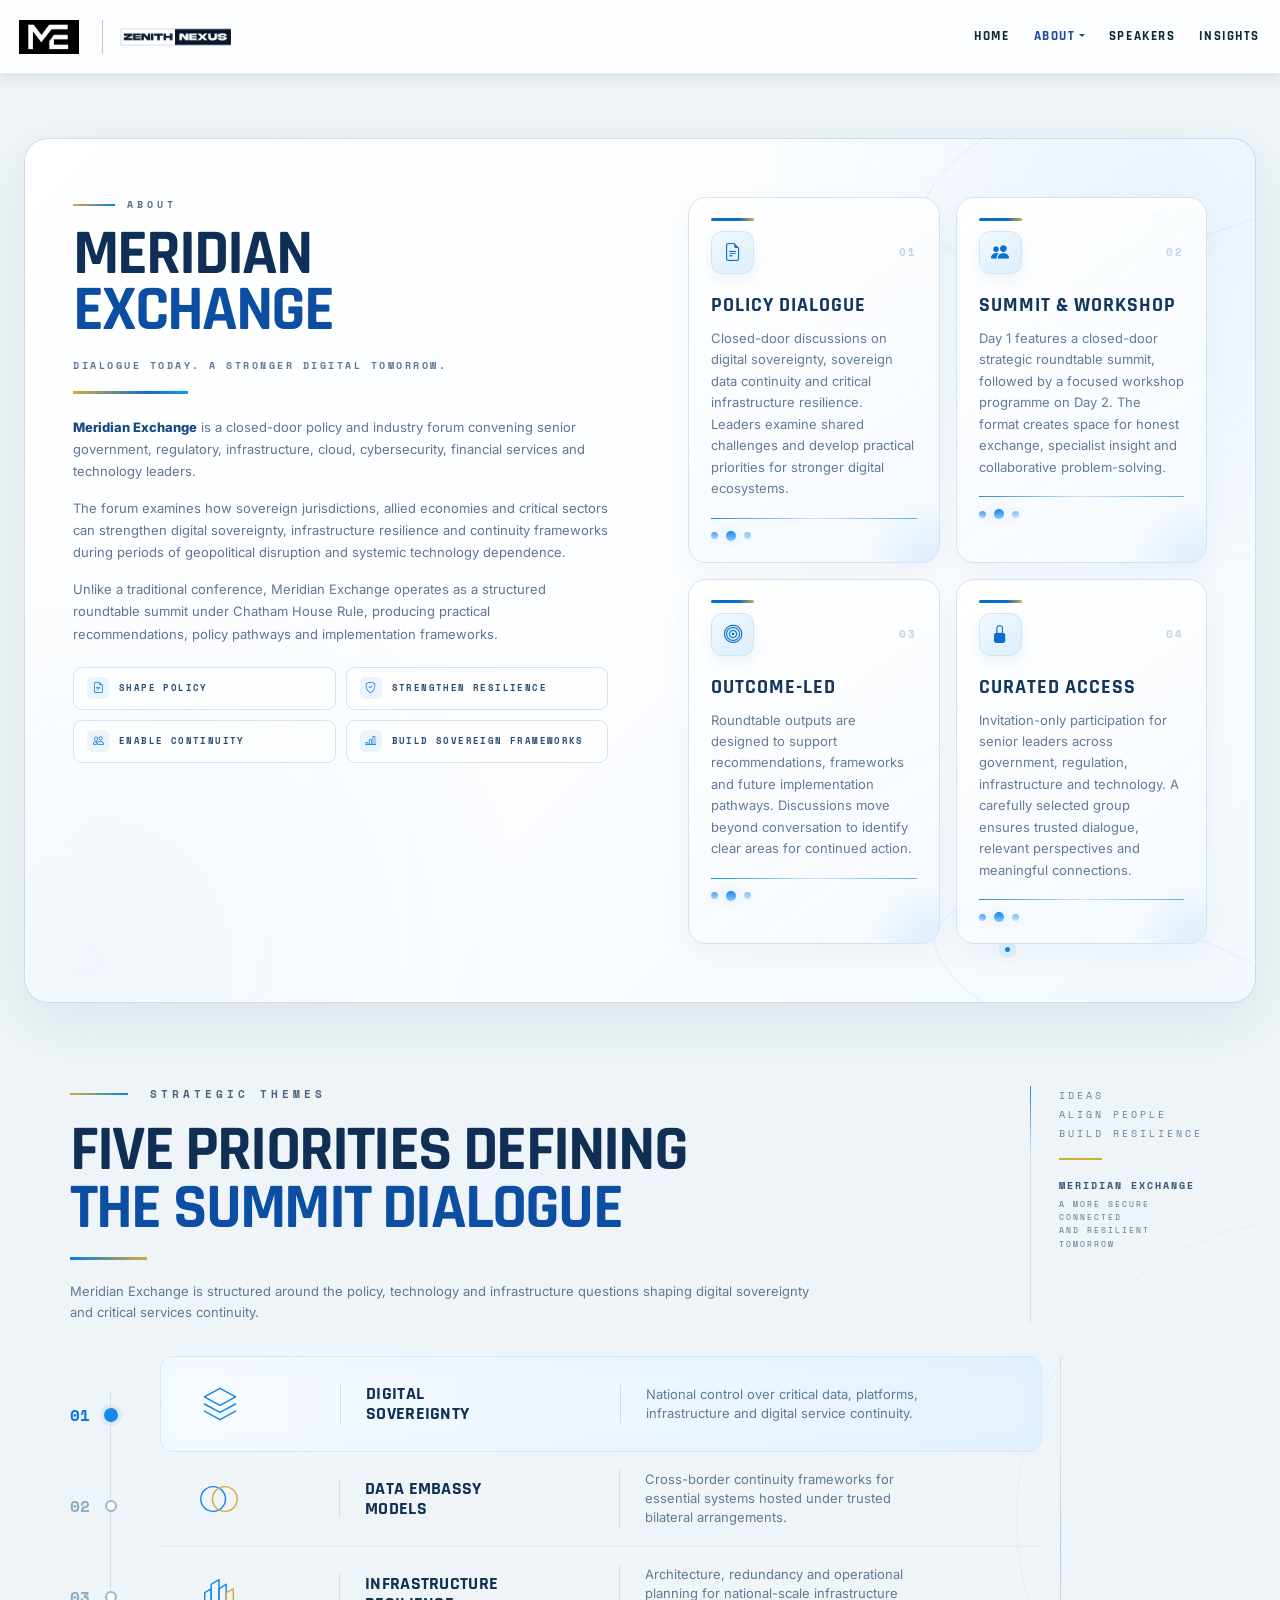
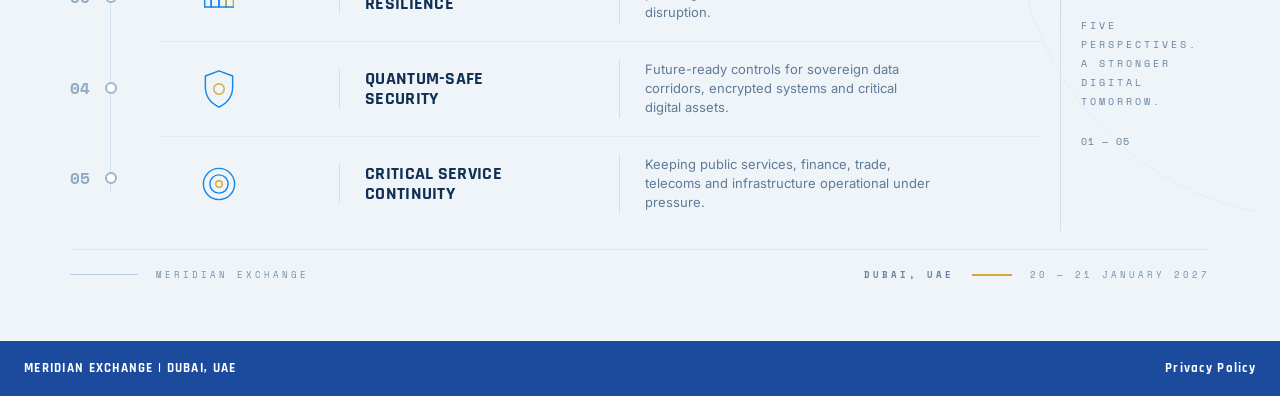
==== commit 4192ed1c: "changes" ====
--- a/about.html
+++ b/about.html
@@ -90,10 +90,19 @@
               <li class="nav-item">
                 <a class="nav-link" href="index.html">HOME</a>
               </li>
-              <li class="nav-item">
-                <a class="nav-link active" href="about.html" aria-current="page"
+              <li class="nav-item dropdown">
+                <a
+                  class="nav-link dropdown-toggle active"
+                  href="#"
+                  role="button"
+                  data-bs-toggle="dropdown"
+                  aria-expanded="false"
                   >ABOUT</a
                 >
+                <ul class="dropdown-menu">
+                  <li><a class="dropdown-item active" href="about.html" aria-current="page">About</a></li>
+                  <li><a class="dropdown-item" href="privacy-policy.html">Privacy Policy</a></li>
+                </ul>
               </li>
               <li class="nav-item">
                 <a class="nav-link" href="speakers.html">SPEAKERS</a>
@@ -455,6 +464,12 @@
         </div>
       </section>
     </main>
+    <footer class="site-footer">
+      <div class="site-footer-inner">
+        <span>MERIDIAN EXCHANGE | DUBAI, UAE</span>
+        <a href="privacy-policy.html">Privacy Policy</a>
+      </div>
+    </footer>
     <script
       src="https://cdn.jsdelivr.net/npm/bootstrap@5.3.8/dist/js/bootstrap.bundle.min.js"
       integrity="sha384-FKyoEForCGlyvwx9Hj09JcYn3nv7wiPVlz7YYwJrWVcXK/BmnVDxM+D2scQbITxI"
--- a/style.css
+++ b/style.css
@@ -17,12 +17,12 @@
   color: var(--deep-navy);
   background-color: var(--body-bg);
   background-image:
-    linear-gradient(rgba(238, 244, 247, 0.9), rgba(238, 244, 247, 0.9)),
+    linear-gradient(rgba(238, 244, 247, 0.936), rgba(238, 244, 247, 0.893)),
     url("./image/whole-bg.png");
   background-attachment: fixed;
-  background-position: center top;
+  background-position: center center;
   background-repeat: no-repeat;
-  background-size: cover;
+  background-size: contain;
   font-family: "Inter", "Avenir Next", Arial, Helvetica, sans-serif;
 }
 
@@ -30,7 +30,7 @@
   position: fixed;
   z-index: 20;
   right: 1.5rem;
-  bottom: 1.5rem;
+  bottom: 4rem;
   display: inline-flex;
   align-items: center;
   gap: 0.65rem;
@@ -188,6 +188,429 @@
   color: var(--blue);
 }
 
+.main-nav .dropdown-menu {
+  border: 1px solid rgba(16, 43, 53, 0.12);
+  border-radius: 0;
+  box-shadow: 0 8px 20px rgba(16, 43, 53, 0.12);
+  padding: 0.35rem;
+}
+
+.main-nav .dropdown-item {
+  color: var(--deep-navy);
+  font-family: "Rajdhani", "Inter", Arial, Helvetica, sans-serif;
+  font-size: 0.85rem;
+  font-weight: 700;
+  padding: 0.55rem 0.8rem;
+}
+
+.main-nav .dropdown-item:hover,
+.main-nav .dropdown-item:focus,
+.main-nav .dropdown-item.active {
+  color: var(--blue);
+  background: #eef4f6;
+}
+
+@media (min-width: 992px) {
+  .main-nav .dropdown:hover > .dropdown-menu,
+  .main-nav .dropdown:focus-within > .dropdown-menu {
+    display: block;
+  }
+}
+
+.site-footer {
+  background: var(--blue);
+  color: #ffffff;
+  padding: 1.1rem 24px;
+}
+
+.site-footer-inner {
+  width: min(1350px, 100%);
+  margin: 0 auto;
+  display: flex;
+  align-items: center;
+  justify-content: space-between;
+  gap: 1rem;
+  font-family: "Rajdhani", "Inter", Arial, Helvetica, sans-serif;
+  font-size: 0.8rem;
+  font-weight: 700;
+  letter-spacing: 0.1em;
+}
+
+.site-footer a {
+  color: #ffffff;
+  text-decoration: none;
+}
+
+.site-footer a:hover,
+.site-footer a:focus {
+  text-decoration: underline;
+}
+
+.privacy-page {
+  padding-bottom: clamp(3rem, 7vw, 5.5rem);
+}
+
+.privacy-hero {
+  position: relative;
+  overflow: hidden;
+  background:
+    radial-gradient(
+      circle at 84% 18%,
+      rgba(213, 170, 61, 0.17),
+      transparent 22rem
+    ),
+    linear-gradient(
+      118deg,
+      rgba(16, 43, 53, 0.553),
+      rgba(23, 63, 96, 0.131) 68%,
+      rgba(28, 75, 157, 0.393)
+    ),
+    url("./image/Cybersecurity Shield Over Glowing Earth.png") center 48% /
+      cover no-repeat;
+  color: #ffffff;
+}
+
+.privacy-hero::after {
+  position: absolute;
+  right: -9rem;
+  bottom: -19rem;
+  width: 34rem;
+  height: 34rem;
+  border: 1px solid rgba(255, 255, 255, 0.12);
+  border-radius: 50%;
+  content: "";
+  pointer-events: none;
+}
+
+.privacy-hero-inner {
+  position: relative;
+  z-index: 1;
+  width: min(1100px, calc(100% - 48px));
+  margin: 0 auto;
+  padding: clamp(2rem, 5vw, 3.5rem) 0 clamp(3.5rem, 8vw, 6rem);
+}
+
+.privacy-breadcrumb {
+  display: flex;
+  align-items: center;
+  gap: 0.65rem;
+  margin-bottom: clamp(2.5rem, 6vw, 4.5rem);
+  color: rgba(255, 255, 255, 0.68);
+  font-size: 0.82rem;
+}
+
+.privacy-breadcrumb a {
+  color: #ffffff;
+  text-decoration: none;
+}
+
+.privacy-breadcrumb a:hover,
+.privacy-breadcrumb a:focus {
+  color: #e2bd62;
+  text-decoration: underline;
+}
+
+.privacy-eyebrow {
+  display: flex;
+  align-items: center;
+  gap: 0.75rem;
+  margin: 0 0 1rem;
+  color: #e2bd62;
+  font-family: "Space Mono", monospace;
+  font-size: 0.68rem;
+  font-weight: 700;
+  letter-spacing: 0.16em;
+}
+
+.privacy-eyebrow span {
+  width: 2rem;
+  height: 1px;
+  background: #d5aa3d;
+}
+
+.privacy-hero h1 {
+  max-width: 850px;
+  margin: 0;
+  color: #ffffff;
+  font-family: "Rajdhani", "Inter", sans-serif;
+  font-size: clamp(2.8rem, 7vw, 5.4rem);
+  font-weight: 700;
+  letter-spacing: -0.035em;
+  line-height: 0.98;
+  text-transform: uppercase;
+}
+
+.privacy-hero h1 span {
+  display: block;
+  color: #ffff;
+}
+
+.privacy-hero-copy {
+  max-width: 650px;
+  margin: 1.5rem 0 0;
+  color: rgba(255, 255, 255, 0.8);
+  font-size: clamp(0.95rem, 1.5vw, 1.08rem);
+  line-height: 1.7;
+}
+
+.privacy-hero-meta {
+  display: flex;
+  flex-wrap: wrap;
+  align-items: center;
+  gap: 0.9rem;
+  margin-top: 2rem;
+  color: rgba(255, 255, 255, 0.72);
+  font-family: "Space Mono", monospace;
+  font-size: 0.62rem;
+  font-weight: 700;
+  letter-spacing: 0.12em;
+}
+
+.privacy-meta-divider {
+  width: 2rem;
+  height: 1px;
+  background: #d5aa3d;
+}
+
+.privacy-content {
+  width: min(1160px, calc(100% - 48px));
+  margin: 0 auto;
+  padding-top: clamp(2.5rem, 6vw, 4.5rem);
+}
+
+.privacy-layout {
+  display: grid;
+  grid-template-columns: minmax(0, 1fr) minmax(280px, 340px);
+  align-items: start;
+  gap: clamp(2rem, 5vw, 4rem);
+}
+
+.privacy-aside {
+  position: sticky;
+  top: 100px;
+  overflow: hidden;
+  border: 1px solid rgba(16, 43, 53, 0.1);
+  border-radius: 12px;
+  background: #f5f7f9;
+  box-shadow: 0 18px 48px rgba(16, 43, 53, 0.13);
+}
+
+.privacy-aside-header {
+  padding: 1.65rem 1.5rem 1.4rem;
+  background:
+    radial-gradient(
+      circle at 90% 15%,
+      rgba(28, 75, 157, 0.45),
+      transparent 13rem
+    ),
+    linear-gradient(140deg, var(--deep-navy), #123b62);
+  color: #ffffff;
+}
+
+.privacy-aside-accent {
+  display: block;
+  width: 2.5rem;
+  height: 2px;
+  margin-bottom: 0.8rem;
+  background: #d5aa3d;
+}
+
+.privacy-aside-header h2 {
+  margin: 0;
+  color: #ffffff;
+  font-family: "Rajdhani", "Inter", sans-serif;
+  font-size: clamp(2rem, 3vw, 2.5rem);
+  font-weight: 600;
+  line-height: 0.98;
+}
+
+.privacy-aside-header p {
+  max-width: 260px;
+  margin: 1rem 0 0;
+  color: rgba(255, 255, 255, 0.88);
+  font-size: 0.88rem;
+  line-height: 1.55;
+}
+
+.privacy-aside-body {
+  padding: 0 1.35rem;
+}
+
+.privacy-assurances {
+  margin: 0;
+  padding: 0;
+  list-style: none;
+}
+
+.privacy-assurances li {
+  display: grid;
+  grid-template-columns: 2.5rem 1fr;
+  align-items: center;
+  gap: 0.75rem;
+  min-height: 4.1rem;
+  border-bottom: 1px solid rgba(16, 43, 53, 0.1);
+  color: #45586b;
+  font-size: 0.78rem;
+  line-height: 1.4;
+}
+
+.privacy-assurances li:last-child {
+  border-bottom: 0;
+}
+
+.privacy-assurances i {
+  color: var(--blue);
+  font-size: 1.7rem;
+  line-height: 1;
+  text-align: center;
+}
+
+.privacy-assurances strong {
+  color: var(--deep-navy);
+  font-weight: 700;
+}
+
+.privacy-contact-button {
+  display: flex;
+  align-items: center;
+  justify-content: center;
+  gap: 0.6rem;
+  min-height: 2.65rem;
+  margin: 1rem 0 0.75rem;
+  border-radius: 999px;
+  background: var(--blue);
+  color: #ffff;
+  font-family: "Rajdhani", "Inter", sans-serif;
+  font-size: 0.95rem;
+  font-weight: 700;
+  text-decoration: none;
+  transition:
+    box-shadow 0.2s ease,
+    transform 0.2s ease;
+}
+
+.privacy-contact-button:hover,
+.privacy-contact-button:focus {
+  box-shadow: 0 7px 18px rgba(181, 133, 34, 0.28);
+  color: var(--deep-navy);
+  transform: translateY(-1px);
+}
+
+.privacy-aside-skyline {
+  display: block;
+  width: calc(100% + 2.7rem);
+  height: 7rem;
+  margin: 0 -1.35rem;
+  object-fit: cover;
+  object-position: center 70%;
+}
+
+.privacy-content-heading {
+  margin-bottom: 2rem;
+  padding-left: 1rem;
+  border-left: 2px solid var(--blue);
+}
+
+.privacy-content-heading p {
+  margin: 0 0 0.4rem;
+  color: var(--blue);
+  font-family: "Space Mono", monospace;
+  font-size: 0.64rem;
+  font-weight: 700;
+  letter-spacing: 0.14em;
+}
+
+.privacy-content-heading h2 {
+  margin: 0 0 0.45rem;
+  color: var(--deep-navy);
+  font-family: "Rajdhani", "Inter", sans-serif;
+  font-size: clamp(1.7rem, 3vw, 2.2rem);
+  font-weight: 700;
+}
+
+.privacy-content-heading > span {
+  color: #526578;
+  font-size: 0.95rem;
+  line-height: 1.6;
+}
+
+.privacy-list {
+  display: grid;
+  gap: 0.85rem;
+}
+
+.privacy-item {
+  display: grid;
+  grid-template-columns: 3rem 1fr;
+  gap: 1.15rem;
+  padding: 1.25rem 1.4rem;
+  border: 1px solid rgba(16, 43, 53, 0.08);
+  border-left: 3px solid transparent;
+  background: rgba(255, 255, 255, 0.88);
+  box-shadow: 0 8px 24px rgba(16, 43, 53, 0.045);
+  transition:
+    border-color 0.2s ease,
+    box-shadow 0.2s ease,
+    transform 0.2s ease;
+}
+
+.privacy-item:hover {
+  border-left-color: var(--blue);
+  box-shadow: 0 12px 28px rgba(16, 43, 53, 0.09);
+  transform: translateY(-2px);
+}
+
+.privacy-number {
+  padding-right: 0.75rem;
+  border-right: 1px solid var(--blue);
+  color: var(--blue);
+  font-family: "Rajdhani", "Inter", sans-serif;
+  font-size: 1.45rem;
+  font-weight: 700;
+}
+
+.privacy-item h2 {
+  margin: 0 0 0.35rem;
+  color: var(--deep-navy);
+  font-family: "Rajdhani", "Inter", sans-serif;
+  font-size: 1.3rem;
+  font-weight: 700;
+}
+
+.privacy-item p {
+  margin: 0;
+  color: #526578;
+  font-size: 0.94rem;
+  line-height: 1.65;
+}
+
+@media (max-width: 767px) {
+  .privacy-hero-inner,
+  .privacy-content {
+    width: calc(100% - 32px);
+  }
+
+  .privacy-layout {
+    grid-template-columns: minmax(0, 1fr);
+  }
+
+  .privacy-aside {
+    position: static;
+    width: min(100%, 380px);
+    margin: 0 auto;
+  }
+
+  .privacy-item {
+    grid-template-columns: 2.25rem 1fr;
+    gap: 0.85rem;
+    padding: 1rem;
+  }
+
+  .privacy-number {
+    padding-right: 0.5rem;
+  }
+}
+
 .site-navbar .navbar-toggler {
   border-color: var(--deep-navy);
 }
@@ -228,6 +651,12 @@
   .site-navbar {
     padding: 0.5rem 0;
   }
+
+  .site-footer-inner {
+    align-items: flex-start;
+    flex-direction: column;
+    gap: 0.5rem;
+  }
 }
 
 .meridian-landing > section:not(.meridian-hero) {
@@ -243,7 +672,7 @@
   position: relative;
 
   width: 100%;
-  min-height: 90vh;
+  min-height: 100vh;
 
   height: 761px;
 
@@ -410,39 +839,58 @@
 
 .hero-content {
   position: absolute;
-
   left: 50%;
-
   top: 125px;
-
-  width: 800px;
-
+  width: 953px;
   text-align: center;
-
   transform: translateX(-50%);
+  display: flex;
+  flex-direction: column;
+  justify-content: center;
+  align-items: center;
+}
+
+.hero-brand {
+  width: max-content;
+  max-width: 100%;
 }
 
 .hero-label {
-  font-family: "Space Mono", monospace;
-
-  font-size: 20px;
-
-  letter-spacing: 4px;
-
-  text-transform: uppercase;
-
-  color: #092e59;
-
-  margin-bottom: 20px;
+  display: block;
+  width: 260px;
+  height: auto;
+  margin: 0 auto;
+}
+
+.hero-label-divider {
+  display: flex;
+  align-items: center;
+  gap: 6px;
+  width: 90%;
+  margin: 0 auto 20px;
+}
+
+.hero-label-divider > span:not(.hero-label-divider-diamond) {
+  flex: 1;
+  height: 2px;
+  background: #092e59;
+}
+
+.hero-label-divider-diamond {
+  width: 8px;
+  height: 8px;
+  flex: 0 0 8px;
+  background: #092e59;
+  transform: rotate(45deg);
 }
 
 .hero-title {
   font-family: "Rajdhani", "Inter", Arial, Helvetica, sans-serif;
-  font-size: clamp(56px, 4vw, 86px);
+  font-size: clamp(56px, 5vw, 86px);
 
   line-height: 0.88;
 
-  font-weight: 600;
+  font-weight: 700;
 
   letter-spacing: -3px;
 
@@ -461,7 +909,18 @@
 
   color: #092e59;
 }
-
+.hero-title-2 {
+  font-family: "Rajdhani", "Inter", Arial, Helvetica, sans-serif;
+  font-size: clamp(30px, 2.3vw, 86px);
+
+  line-height: 0.88;
+
+  font-weight: 600;
+
+  letter-spacing: -1px;
+
+  margin-bottom: 20px;
+}
 .hero-subtitle {
   font-family: "Rajdhani", "Inter", Arial, Helvetica, sans-serif;
 
@@ -522,6 +981,7 @@
 
 .hero-btn {
   height: 58px;
+  width: 237px;
 
   padding: 0 31px;
 
@@ -554,9 +1014,11 @@
 .hero-btn-primary {
   color: #092e59;
 
-  background: linear-gradient(135deg, #04aaff, #0876d9);
-
-  box-shadow: 0 10px 30px rgba(0, 130, 255, 0.25);
+  border: 1px solid rgba(255, 255, 255, 0.3);
+
+  background: rgba(3, 18, 35, 0.25);
+
+  backdrop-filter: blur(8px);
 }
 
 .hero-btn-secondary {
@@ -571,12 +1033,12 @@
 
 .hero-btn:hover {
   transform: translateY(-3px);
-}
-
-.hero-btn-secondary:hover {
-  background: rgba(255, 255, 255, 0.1);
-
-  border-color: rgba(255, 255, 255, 0.65);
+
+  background: linear-gradient(135deg, #04aaff, #0876d9);
+
+  box-shadow: 0 10px 30px rgba(0, 130, 255, 0.25);
+
+  color: #fff;
 }
 
 .event-info {
@@ -592,6 +1054,8 @@
 
   font-size: 15px;
 
+  font-weight: 700;
+
   color: #092e59;
 }
 
@@ -603,6 +1067,10 @@
   gap: 10px;
 
   white-space: nowrap;
+}
+
+.event-item span {
+  font-weight: 700;
 }
 
 .event-icon {
@@ -930,7 +1398,7 @@
   animation: heroReveal 0.8s ease forwards;
 }
 
-.hero-label {
+.hero-brand {
   animation-delay: 0.2s !important;
 }
 
@@ -1330,7 +1798,7 @@
 }
 
 .mx-card-visual {
-  height: 125px;
+  height: 180px;
 
   position: relative;
 
@@ -1340,300 +1808,19 @@
   margin-bottom: 8px;
 }
 
-.mx-platform {
-  position: absolute;
-
-  width: 175px;
-  height: 54px;
-
-  bottom: 5px;
-
-  border-radius: 50%;
-
-  background: linear-gradient(180deg, #ffffff, #e4f3ff);
-
-  box-shadow:
-    0 8px 18px rgba(26, 109, 174, 0.08),
-    0 0 0 1px rgba(74, 169, 235, 0.17),
-    0 0 25px rgba(70, 170, 245, 0.14);
-}
-
-.mx-table-icon {
+.mx-card-image {
   position: relative;
-
-  width: 130px;
-  height: 90px;
-}
-
-.mx-table-top {
-  position: absolute;
-
-  left: 27px;
-  top: 30px;
-
-  width: 78px;
-  height: 42px;
-
-  border-radius: 50%;
-
-  background: linear-gradient(180deg, #ffffff, #d9edfb);
-
-  border: 2px solid #b6d8ef;
-
-  box-shadow: inset 0 2px 5px rgba(0, 0, 0, 0.03);
-}
-
-.mx-table-top::after {
-  content: "";
-
-  position: absolute;
-
-  width: 8px;
-  height: 8px;
-
-  left: 33px;
-  top: 15px;
-
-  border-radius: 50%;
-
-  background: #1786dc;
-}
-
-.mx-table-icon .chair {
-  position: absolute;
-
-  display: block;
-
-  width: 21px;
-  height: 16px;
-
-  border-radius: 5px;
-
-  background: linear-gradient(145deg, #eef8ff, #c8e2f5);
-
-  border: 1px solid #acd0e9;
-}
-
-.chair-1 {
-  left: 5px;
-  top: 40px;
-}
-
-.chair-2 {
-  left: 22px;
-  top: 10px;
-}
-
-.chair-3 {
-  left: 53px;
-  top: 1px;
-}
-
-.chair-4 {
-  right: 20px;
-  top: 12px;
-}
-
-.chair-5 {
-  right: 2px;
-  top: 42px;
-}
-
-.chair-6 {
-  left: 54px;
-  bottom: -2px;
-}
-
-.mx-people-icon {
-  position: relative;
-
-  width: 135px;
-  height: 100px;
-}
-
-.mx-person {
-  position: absolute;
-
-  bottom: 8px;
-
-  width: 42px;
-  height: 80px;
-}
-
-.mx-person b {
-  display: block;
-
-  width: 29px;
-  height: 29px;
-
-  margin: auto;
-
-  border-radius: 50%;
-
-  background: linear-gradient(145deg, #c3e5fb, #5ca6d9);
-}
-
-.mx-person i {
-  display: block;
-
-  width: 42px;
-  height: 45px;
-
-  margin-top: 5px;
-
-  border-radius: 20px 20px 7px 7px;
-
-  background: linear-gradient(145deg, #dff2ff, #78b7e5);
-}
-
-.mx-person-left {
-  left: 2px;
-  transform: scale(0.82);
-}
-
-.mx-person-center {
-  left: 47px;
-
-  z-index: 2;
-}
-
-.mx-person-right {
-  right: 2px;
-
-  transform: scale(0.82);
-}
-
-.mx-government {
-  position: relative;
-
-  width: 135px;
-  height: 110px;
-}
-
-.mx-gov-roof {
-  width: 0;
-  height: 0;
-
-  margin: auto;
-
-  border-left: 67px solid transparent;
-
-  border-right: 67px solid transparent;
-
-  border-bottom: 28px solid #b8daf2;
-}
-
-.mx-gov-columns {
-  display: flex;
-
-  justify-content: space-around;
-
-  padding: 7px 17px 0;
-}
-
-.mx-gov-columns i {
-  display: block;
-
-  width: 9px;
-  height: 51px;
-
-  border-radius: 3px;
-
-  background: linear-gradient(90deg, #9bc6e7, #edf8ff, #9bc6e7);
-}
-
-.mx-gov-base {
-  position: absolute;
-
-  left: 5px;
-  bottom: 8px;
-
-  width: 125px;
-  height: 8px;
-
-  border-radius: 5px;
-
-  background: #a8cee9;
-}
-
-.mx-industry {
-  position: relative;
-
-  width: 130px;
-  height: 115px;
-}
-
-.mx-industry .cube {
-  position: absolute;
-
-  display: block;
-
-  width: 39px;
-  height: 39px;
-
-  border-radius: 4px;
-
-  background: linear-gradient(145deg, #9ed6ff, #176abd);
-
-  box-shadow:
-    inset 0 1px 0 rgba(255, 255, 255, 0.7),
-    0 7px 13px rgba(15, 99, 174, 0.12);
-}
-
-.mx-industry .cube::before {
-  content: "";
-
-  position: absolute;
-
-  left: 0;
-  top: -9px;
-
-  width: 39px;
-  height: 12px;
-
-  border-radius: 4px;
-
-  background: #d2ecff;
-
-  transform: skewX(-35deg);
-}
-
-.mx-industry .cube::after {
-  content: "";
-
-  position: absolute;
-
-  right: -8px;
-  top: -2px;
-
-  width: 9px;
-  height: 40px;
-
-  border-radius: 3px;
-
-  background: #125c9e;
-
-  transform: skewY(-35deg);
-}
-
-.cube-1 {
-  left: 8px;
-  top: 52px;
-}
-
-.cube-2 {
-  left: 47px;
-  top: 30px;
-}
-
-.cube-3 {
-  right: 6px;
-  top: 52px;
-}
-
-.cube-4 {
-  left: 47px;
-  top: 70px;
+  z-index: 1;
+
+  width: 100%;
+  height: 100%;
+
+  border: 1px solid rgba(74, 169, 235, 0.2);
+  border-radius: 12px;
+
+  object-fit: cover;
+
+  box-shadow: 0 8px 18px rgba(26, 109, 174, 0.1);
 }
 
 .mx-card-info {
@@ -1855,7 +2042,7 @@
   }
 
   .mx-card {
-    height: 415px;
+    height: auto;
   }
 
   .mx-community-footer {
@@ -3812,8 +3999,8 @@
 }
 
 .mx-speaker-image-sameh img {
-  object-fit: contain;
-  object-position: center center;
+  object-fit: cover;
+  object-position: center top;
 }
 
 .mx-speaker-card:hover .mx-speaker-image-sameh img {
@@ -3896,7 +4083,7 @@
 
   min-height: 24px;
 
-  font-size: 8px;
+  font-size: 12px;
 
   line-height: 1.5;
 
@@ -12172,7 +12359,7 @@
 .mx-invite-floating-btn {
   position: fixed;
   right: 24px;
-  bottom: 77px;
+  bottom: 7.5rem;
   z-index: 9998;
 
   display: inline-flex;
@@ -12186,7 +12373,8 @@
   border: 1px solid rgba(255, 255, 255, 0.45);
   border-radius: 999px;
 
-  background: linear-gradient(110deg, #102b4d, #147ddd);
+  background: linear-gradient(135deg, #04aaff, #0876d9);
+  box-shadow: 0 10px 30px rgba(0, 130, 255, 0.25);
   color: #ffffff;
 
   cursor: pointer;
@@ -12630,9 +12818,14 @@
 ========================================= */
 
 @media (max-width: 650px) {
+  .back-to-top {
+    right: 14px;
+    bottom: 4rem;
+  }
+
   .mx-invite-floating-btn {
     right: 14px;
-    bottom: 14px;
+    bottom: 7.5rem;
 
     min-width: auto;
     padding: 10px 11px 10px 14px;
@@ -13154,7 +13347,7 @@
   display: block;
   width: auto;
   max-width: 100%;
-  max-height: 52px;
+  max-height: 90px;
   object-fit: contain;
 }
 
